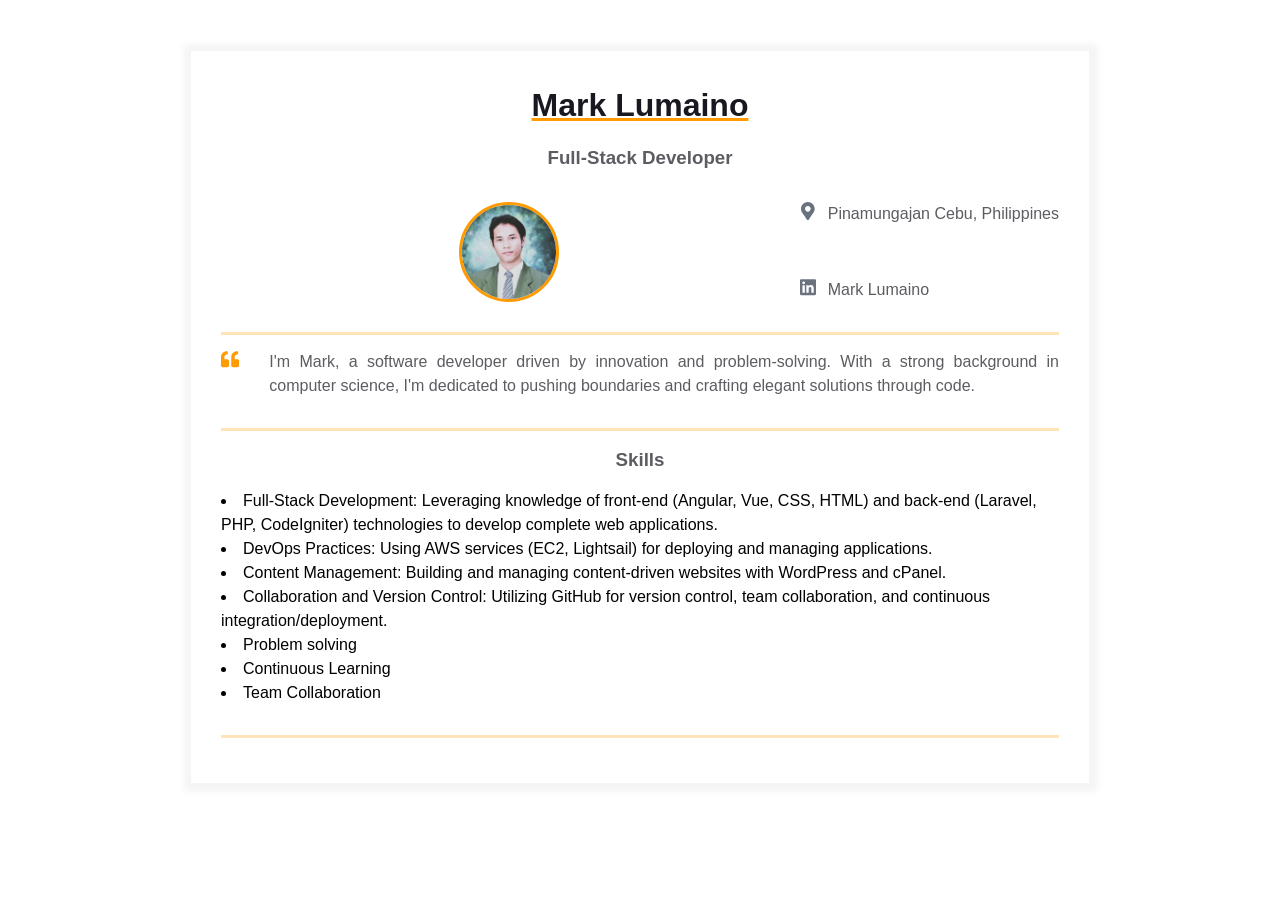
==== index.html @ a3180d60 "Adding the skills block" ====
<!DOCTYPE html>
<html>
  <head>
    <meta charset="UTF-8" />
    <title>Résumé</title>
    <link rel="stylesheet" href="styles.css" />
    <meta name="viewport" content="width=device-width, initial-scale=1.0">
  </head>
  <body>
    <main>
        <div class="resume">
          <div class="container">
            <div class="resume__block">
              <h1 class="contact-info__header">Mark Lumaino</h1>
              <h3 class="contact-info__sub-header">Full-Stack Developer</h3>
      
              <div class="contact_info_container fh">
                <div class="contact-info__block"></div>
      
                <div class="contact-info__block contact-info__block--center">
                  <img class="contact-info__avatar" src="assets/avatar.jpeg" alt="Avatar" />
                </div>
      
                <div class="contact-info__block">
                    <a href="" rel="author" class="contact-info__item">
                        <div class="contact-info__item-icon-wrapper">
                          <svg class="contact-info__item-icon" xmlns="http://www.w3.org/2000/svg" viewBox="0 0 384 512">
                            <path
                              d="M172.268 501.67C26.97 291.031 0 269.413 0 192 0 85.961 85.961 0
                              192 0s192 85.961 192 192c0 77.413-26.97 99.031-172.268 309.67-9.535
                              13.774-29.93 13.773-39.464 0zM192 272c44.183 0 80-35.817
                              80-80s-35.817-80-80-80-80 35.817-80 80 35.817 80 80 80z"
                            ></path>
                          </svg>
                        </div>
                        <span>Pinamungajan Cebu, Philippines</span>
                    </a>
                    <a href="www.linkedin.com/in/mark-lumaino-ba505a235" rel="author" class="contact-info__item">
                        <div class="contact-info__item-icon-wrapper">
                          <svg class="contact-info__item-icon" xmlns="http://www.w3.org/2000/svg" viewBox="0 0 448 512">
                            <path
                              d="M416 32H31.9C14.3 32 0 46.5 0 64.3v383.4C0 465.5 14.3 480 31.9
                              480H416c17.6 0 32-14.5 32-32.3V64.3c0-17.8-14.4-32.3-32-32.3zM135.4
                              416H69V202.2h66.5V416zm-33.2-243c-21.3 0-38.5-17.3-38.5-38.5S80.9
                              96 102.2 96c21.2 0 38.5 17.3 38.5 38.5 0 21.3-17.2 38.5-38.5
                              38.5zm282.1 243h-66.4V312c0-24.8-.5-56.7-34.5-56.7-34.6 0-39.9
                              27-39.9 54.9V416h-66.4V202.2h63.7v29.2h.9c8.9-16.8 30.6-34.5
                              62.9-34.5 67.2 0 79.7 44.3 79.7 101.9V416z"
                            ></path>
                          </svg>
                        </div>
                        <span>Mark Lumaino</span>
                      </a>
                </div>
              </div>
            </div>
          </div>
          <div class="container">
            <div class="resume__block">
              <div class="intro">
                <div class="intro__icon-wrapper">
                  <svg class="intro__icon" xmlns="http://www.w3.org/2000/svg" viewBox="0 0 512 512">
                    <path
                      d="M464 256h-80v-64c0-35.3 28.7-64 64-64h8c13.3 0 24-10.7
                      24-24V56c0-13.3-10.7-24-24-24h-8c-88.4 0-160 71.6-160 160v240c0
                      26.5 21.5 48 48 48h128c26.5 0 48-21.5
                      48-48V304c0-26.5-21.5-48-48-48zm-288 0H96v-64c0-35.3 28.7-64
                      64-64h8c13.3 0 24-10.7 24-24V56c0-13.3-10.7-24-24-24h-8C71.6 32 0
                      103.6 0 192v240c0 26.5 21.5 48 48 48h128c26.5 0
                      48-21.5 48-48V304c0-26.5-21.5-48-48-48z"
                    ></path>
                  </svg>
                </div>
                <p class="intro_text">I'm Mark, a software developer driven by innovation and
                  problem-solving. With a strong background in computer science,
                  I'm dedicated to pushing boundaries and crafting elegant
                  solutions through code.</p>
              </div>
            </div>
          </div>
          <div class="container">
            <div class="resume__block">
              <div class="skills">
                <h3 class="skills__header">Skills</h3>
                <p class="skills__text">
                    <li>Full-Stack Development: Leveraging knowledge of front-end (Angular, Vue, CSS, HTML) and back-end (Laravel, PHP, CodeIgniter) technologies to develop complete web applications.</li>
                    <li>DevOps Practices: Using AWS services (EC2, Lightsail) for deploying and managing applications.</li>
                    <li>Content Management: Building and managing content-driven websites with WordPress and cPanel.</li>
                    <li>Collaboration and Version Control: Utilizing GitHub for version control, team collaboration, and continuous integration/deployment.</li>
                    <li>Problem solving</li>
                    <li>Continuous Learning</li>
                    <li>Team Collaboration</li>
                </p>
              </div>
            </div>
          </div>
        </div>
      </main>
  </body>
</html>
---- styles.css ----
/* General styles */

* {
  margin: 0;
  padding: 0;
  box-sizing: border-box;
}

body {
  font-family: Arial, Helvetica, sans-serif;
  line-height: 1.5;

  --primary-text-color: #181820;
  --secondary-text-color: #5c5c62;
  --durability-text-color: #6a737d9c;
  --icon-color: #6a737d;
  --border-color: #ff9a0045;
  --text-decoration-color: #ff9a00;
}

.container {
  margin: 0 auto;
  padding: 0 30px;
  max-width: 900px;
}

.fh {
  display: flex;
  flex-direction: row;
  justify-content: space-between;
}

.fv {
  display: flex;
  flex-direction: column;
  justify-content: space-between;
}

.resume {
  margin: 50px auto;
  border: 1px solid #f5f5f5;
  box-shadow: 1px 1px 7px 7px #f5f5f5;
  padding: 30px 0;
  max-width: 900px;
}

.resume__block {
  border-bottom: 3px solid var(--border-color);
  padding-bottom: 30px;
  margin-bottom: 15px;
}

@media screen and (max-width: 576px) {
  .main-info,
  .contact_info_container {
    flex-direction: column;
  }

  .contact_info_container {
    align-items: center;
  }

  .contact-info__block:not(:last-child) {
    margin-bottom: 20px;
  }

  .experiences {
    margin-right: 0;
  }
}

/* Contact info styles */

.contact-info__header,
.contact-info__sub-header {
  text-align: center;
}

.contact-info__header {
  color: var(--primary-text-color);
  margin-bottom: 15px;
  text-decoration-color: var(--text-decoration-color);
  text-decoration-line: underline;
}

.contact-info__sub-header {
  color: var(--secondary-text-color);
  margin-bottom: 30px;
}

.contact-info__block {
  display: flex;
  flex-direction: column;
  justify-content: space-between;
}

.contact-info__block--center {
  justify-content: center;
}

.contact-info__item {
  color: var(--secondary-text-color);
  text-decoration: none;
  display: flex;
  justify-content: start;
}

.contact-info__item:not(:last-child) {
  margin-bottom: 20px;
}

.contact-info__item-icon-wrapper {
  margin-right: 10px;
  width: 20px;
  display: flex;
  justify-content: center;
}

.contact-info__item-icon path {
  fill: var(--icon-color);
}

.contact-info__item-icon {
  height: 1.1428rem;
  vertical-align: text-bottom;
}

.contact-info__avatar {
  border-radius: 50%;
  width: 100px;
  height: 100px;
  object-fit: cover;
  border: 3px solid;
  border-color: var(--text-decoration-color);
}

/* Intro and skills styles */

.intro {
  display: flex;
  justify-content: start;
}

.intro__icon-wrapper {
  margin-right: 30px;
  width: 30px;
  display: flex;
  justify-content: center;
}

.intro__icon {
  height: 1.1428rem;
  vertical-align: text-bottom;
}

.intro__icon path {
  fill: var(--text-decoration-color);
}

.intro_text {
  color: var(--secondary-text-color);
  text-align: justify;
}

.skills__header {
  color: var(--secondary-text-color);
  text-align: center;
  margin-bottom: 15px;
}

.skills__text {
  color: var(--secondary-text-color);
  text-align: justify;
}

/* Experience and additional info styles */

.experiences {
  flex: 1 1 60%;
  margin-right: 50px;
}

.experiences__header {
  color: var(--secondary-text-color);
  text-align: left;
  margin-bottom: 20px;
}

.experiences__company-header-durability {
  color: var(--durability-text-color);
  text-align: left;
  margin-bottom: 10px;
  font-size: 15px;
}

.experiences__company-header-name {
  color: var(--primary-text-color);
  text-decoration-color: var(--text-decoration-color);
  text-decoration-line: underline;
  text-align: left;
  margin-bottom: 20px;
}

.experiences__company-project {
  margin-left: 15px;
  margin-bottom: 25px;
}

.experiences__company-project-role {
  color: var(--durability-text-color);
  text-align: left;
  margin-bottom: 10px;
  font-size: 15px;
}

.experiences__company-project-name {
  color: var(--primary-text-color);
  text-align: left;
  margin-bottom: 10px;
}

.experiences__company-project-responsibilities {
  color: var(--secondary-text-color);
  padding-left: 20px;
}

.additional-info {
  flex: 1 1 40%;
}

.additional-info__education {
  margin-bottom: 20px;
}

.additional-info__education-header {
  color: var(--secondary-text-color);
  text-align: left;
  margin-bottom: 20px;
}

.additional-info__education-university-durability {
  color: var(--durability-text-color);
  text-align: left;
  margin-bottom: 10px;
  font-size: 15px;
}

.additional-info__education-university-speciality {
  color: var(--primary-text-color);
  text-align: left;
  margin-bottom: 10px;
}

.additional-info__education-university-name {
  color: var(--secondary-text-color);
}

.additional-info__languages {
  margin-bottom: 20px;
}

.additional-info__languages-header {
  color: var(--secondary-text-color);
  text-align: left;
  margin-bottom: 20px;
}

.additional-info__languages-item {
  color: var(--secondary-text-color);
}
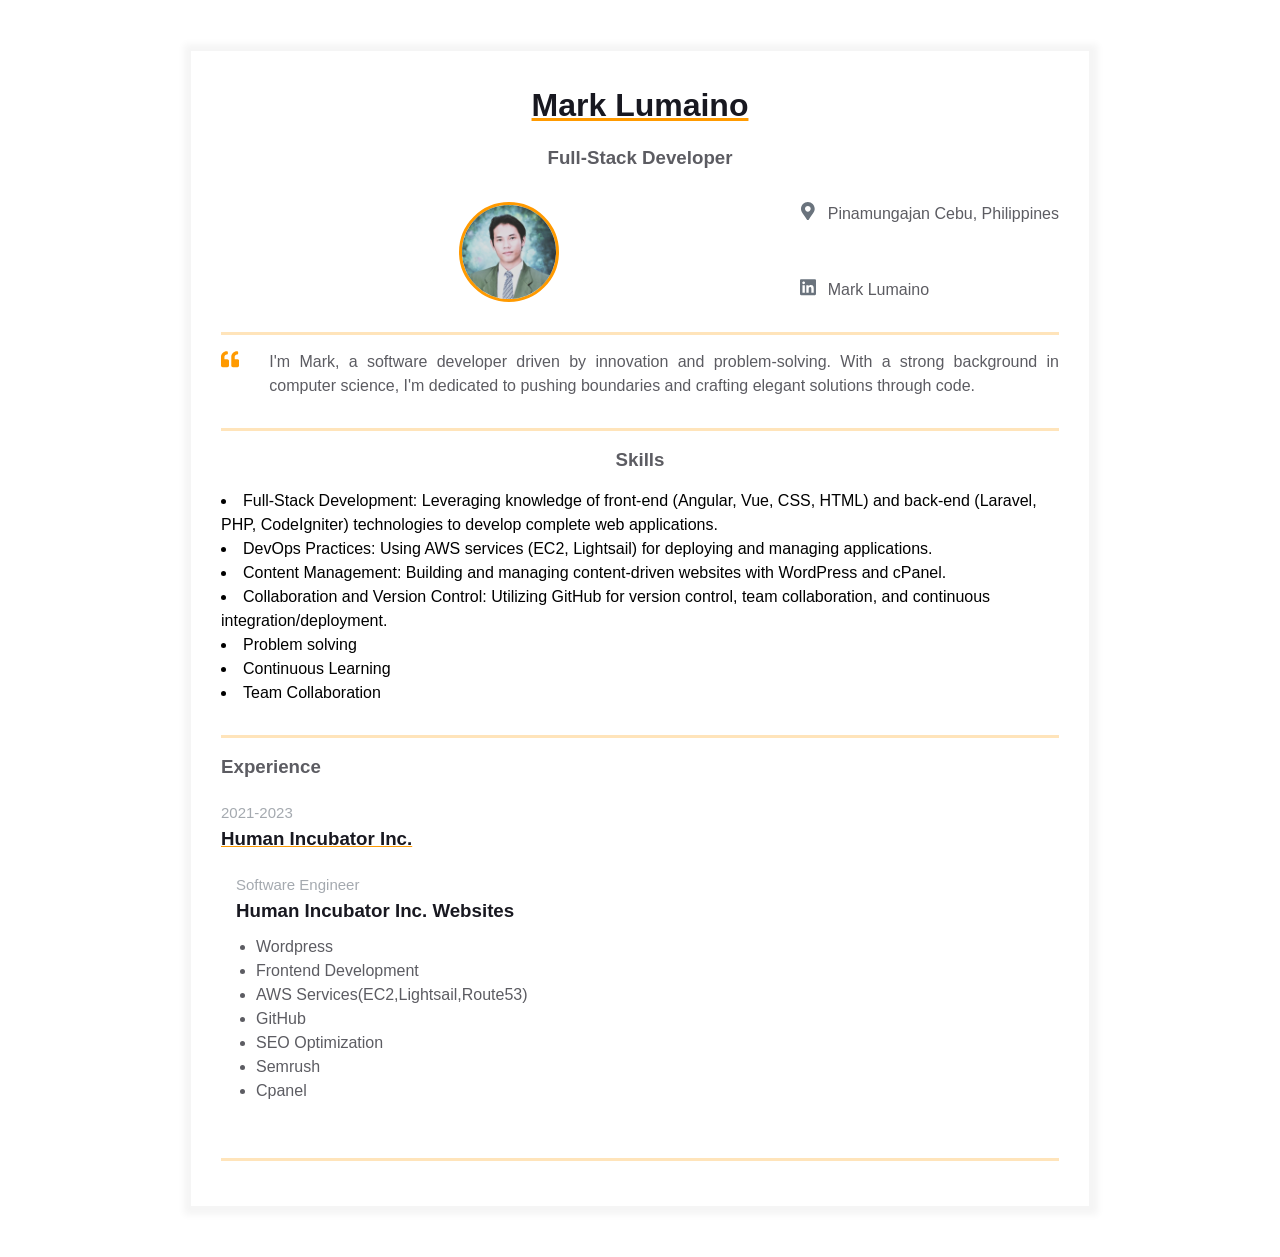
==== commit 4576b93a: "Adding experiences block" ====
--- a/index.html
+++ b/index.html
@@ -94,6 +94,38 @@
               </div>
             </div>
           </div>
+          <div class="container">
+            <div class="resume__block">
+              <div class="main-info fh">
+                <div class="experiences">
+                    <h3 class="experiences__header">Experience</h3>
+                        <div class="experiences__company">
+                        <div class="experiences__company-header">
+                            <span class="experiences__company-header-durability">2021-2023</span>
+                            <h3 class="experiences__company-header-name">Human Incubator Inc.</h3>
+                        </div>
+
+                        <div class="experiences__company-project">
+                            <span class="experiences__company-project-role">Software Engineer</span>
+                            <h3 class="experiences__company-project-name">Human Incubator Inc. Websites</h3>
+                            <ul class="experiences__company-project-responsibilities">
+                            <li>Wordpress</li>
+                            <li>Frontend Development</li>
+                            <li>AWS Services(EC2,Lightsail,Route53)</li>
+                            <li>GitHub</li>
+                            <li>SEO Optimization</li>
+                            <li>Semrush</li>
+                            <li>Cpanel</li>
+                            </ul>
+                        </div>
+                        </div>
+                </div>
+                
+                <div class="additional-info fv"></div>
+              </div>
+            </div>
+          </div>
+          
         </div>
       </main>
   </body>
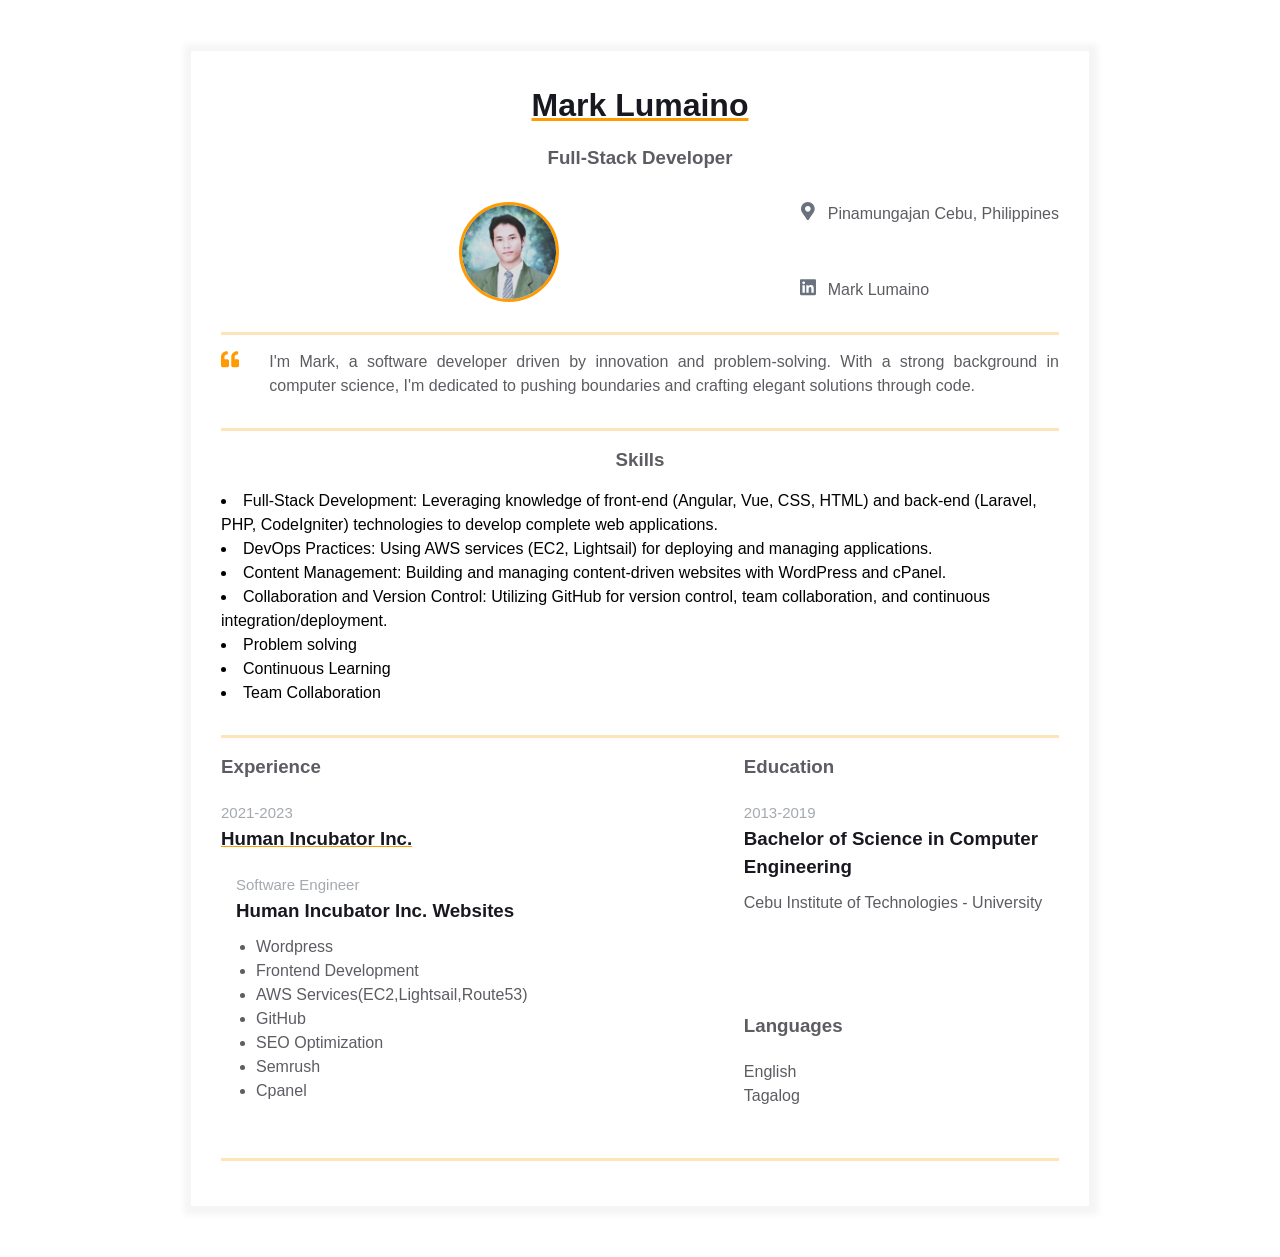
==== commit 6518c435: "Adding the Additional info" ====
--- a/index.html
+++ b/index.html
@@ -121,7 +121,22 @@
                         </div>
                 </div>
                 
-                <div class="additional-info fv"></div>
+                <div class="additional-info fv">
+                    <div class="additional-info__education">
+                      <h3 class="additional-info__education-header">Education</h3>
+                      <div class="additional-info__education-university">
+                        <span class="additional-info__education-university-durability"> 2013-2019 </span>
+                        <h3 class="additional-info__education-university-speciality">Bachelor of Science in Computer Engineering</h3>
+                        <p class="additional-info__education-university-name">Cebu Institute of Technologies - University</p>
+                      </div>
+                    </div>
+                  
+                    <div class="additional-info__languages">
+                      <h3 class="additional-info__languages-header">Languages</h3>
+                      <p class="additional-info__languages-item">English</p>
+                      <p class="additional-info__languages-item">Tagalog</p>
+                    </div>
+                  </div>
               </div>
             </div>
           </div>
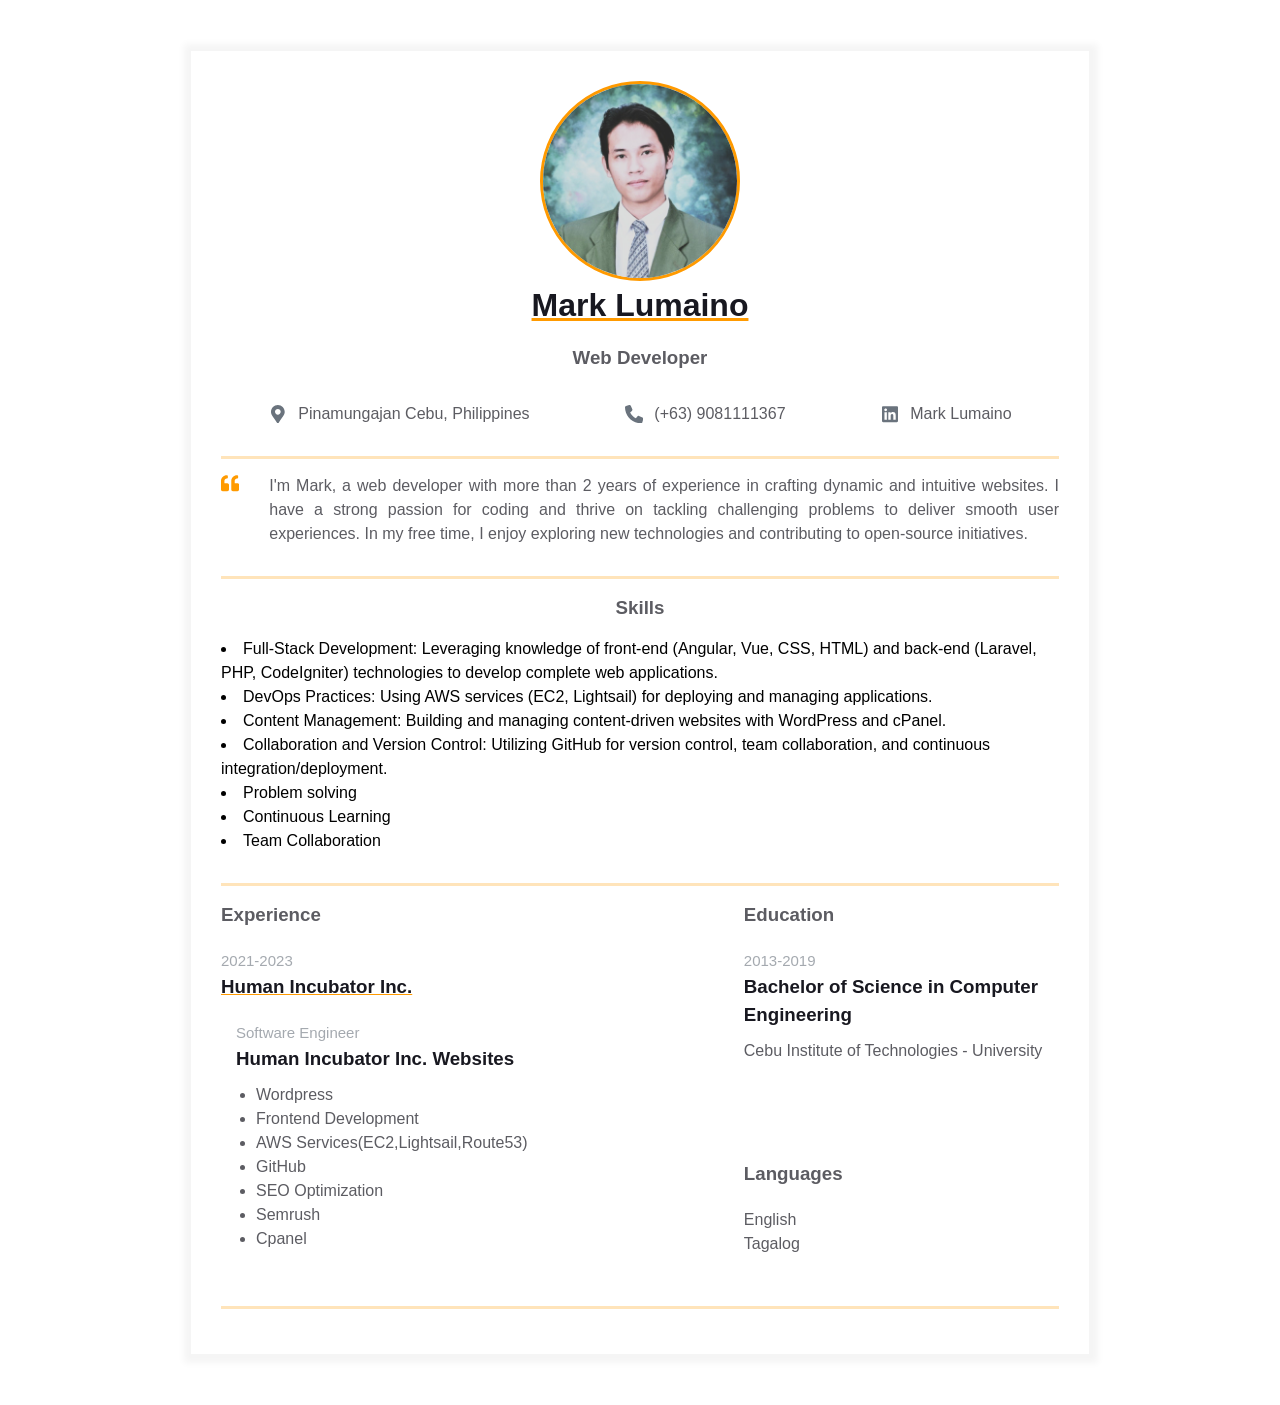
==== commit c562b1ec: "Adding styles and display arrangements in resume__block class" ====
--- a/index.html
+++ b/index.html
@@ -11,16 +11,15 @@
         <div class="resume">
           <div class="container">
             <div class="resume__block">
-              <h1 class="contact-info__header">Mark Lumaino</h1>
-              <h3 class="contact-info__sub-header">Full-Stack Developer</h3>
-      
-              <div class="contact_info_container fh">
-                <div class="contact-info__block"></div>
-      
                 <div class="contact-info__block contact-info__block--center">
                   <img class="contact-info__avatar" src="assets/avatar.jpeg" alt="Avatar" />
                 </div>
-      
+
+              <div class="contact_info_container fh">
+                <div class="contact-header">
+                    <h1 class="contact-info__header">Mark Lumaino</h1>
+                    <h3 class="contact-info__sub-header">Web Developer</h3>
+                </div>
                 <div class="contact-info__block">
                     <a href="" rel="author" class="contact-info__item">
                         <div class="contact-info__item-icon-wrapper">
@@ -35,7 +34,17 @@
                         </div>
                         <span>Pinamungajan Cebu, Philippines</span>
                     </a>
-                    <a href="www.linkedin.com/in/mark-lumaino-ba505a235" rel="author" class="contact-info__item">
+                    <a href="" rel="author" class="contact-info__item">
+                        <div class="contact-info__item-icon-wrapper">
+                            <svg class="contact-info__item-icon" xmlns="http://www.w3.org/2000/svg" viewBox="0 0 512 512">
+                                <path d="M164.9 24.6c-7.7-18.6-28-28.5-47.4-23.2l-88 24C12.1 30.2 0 46 0 64C0 311.4 200.6 
+                                512 448 512c18 0 33.8-12.1 38.6-29.5l24-88c5.3-19.4-4.6-39.7-23.2-47.4l-96-40c-16.3-6.8-35.2-2.1-46.3 
+                                11.6L304.7 368C234.3 334.7 177.3 277.7 144 207.3L193.3 167c13.7-11.2 18.4-30 11.6-46.3l-40-96z"/>
+                            </svg>
+                        </div>
+                        <span>(+63) 9081111367</span>
+                    </a>
+                    <a href="www.linkedin.com/in/mark-lumaino-ba505a235" rel="author" class="contact-info__item" target="_blank">
                         <div class="contact-info__item-icon-wrapper">
                           <svg class="contact-info__item-icon" xmlns="http://www.w3.org/2000/svg" viewBox="0 0 448 512">
                             <path
@@ -51,6 +60,9 @@
                         </div>
                         <span>Mark Lumaino</span>
                       </a>
+                </div>
+      
+                <div class="contact-info__block">
                 </div>
               </div>
             </div>
@@ -71,10 +83,7 @@
                     ></path>
                   </svg>
                 </div>
-                <p class="intro_text">I'm Mark, a software developer driven by innovation and
-                  problem-solving. With a strong background in computer science,
-                  I'm dedicated to pushing boundaries and crafting elegant
-                  solutions through code.</p>
+                <p class="intro_text">I'm Mark, a web developer with more than 2 years of experience in crafting dynamic and intuitive websites. I have a strong passion for coding and thrive on tackling challenging problems to deliver smooth user experiences. In my free time, I enjoy exploring new technologies and contributing to open-source initiatives.</p>
               </div>
             </div>
           </div>
--- a/styles.css
+++ b/styles.css
@@ -90,8 +90,11 @@
 
 .contact-info__block {
   display: flex;
-  flex-direction: column;
-  justify-content: space-between;
+  justify-content: space-around;
+}
+
+.contact_info_container {
+    flex-direction: column;
 }
 
 .contact-info__block--center {
@@ -103,10 +106,7 @@
   text-decoration: none;
   display: flex;
   justify-content: start;
-}
-
-.contact-info__item:not(:last-child) {
-  margin-bottom: 20px;
+  align-items: center;
 }
 
 .contact-info__item-icon-wrapper {
@@ -127,8 +127,8 @@
 
 .contact-info__avatar {
   border-radius: 50%;
-  width: 100px;
-  height: 100px;
+  width: 200px;
+  height: 200px;
   object-fit: cover;
   border: 3px solid;
   border-color: var(--text-decoration-color);
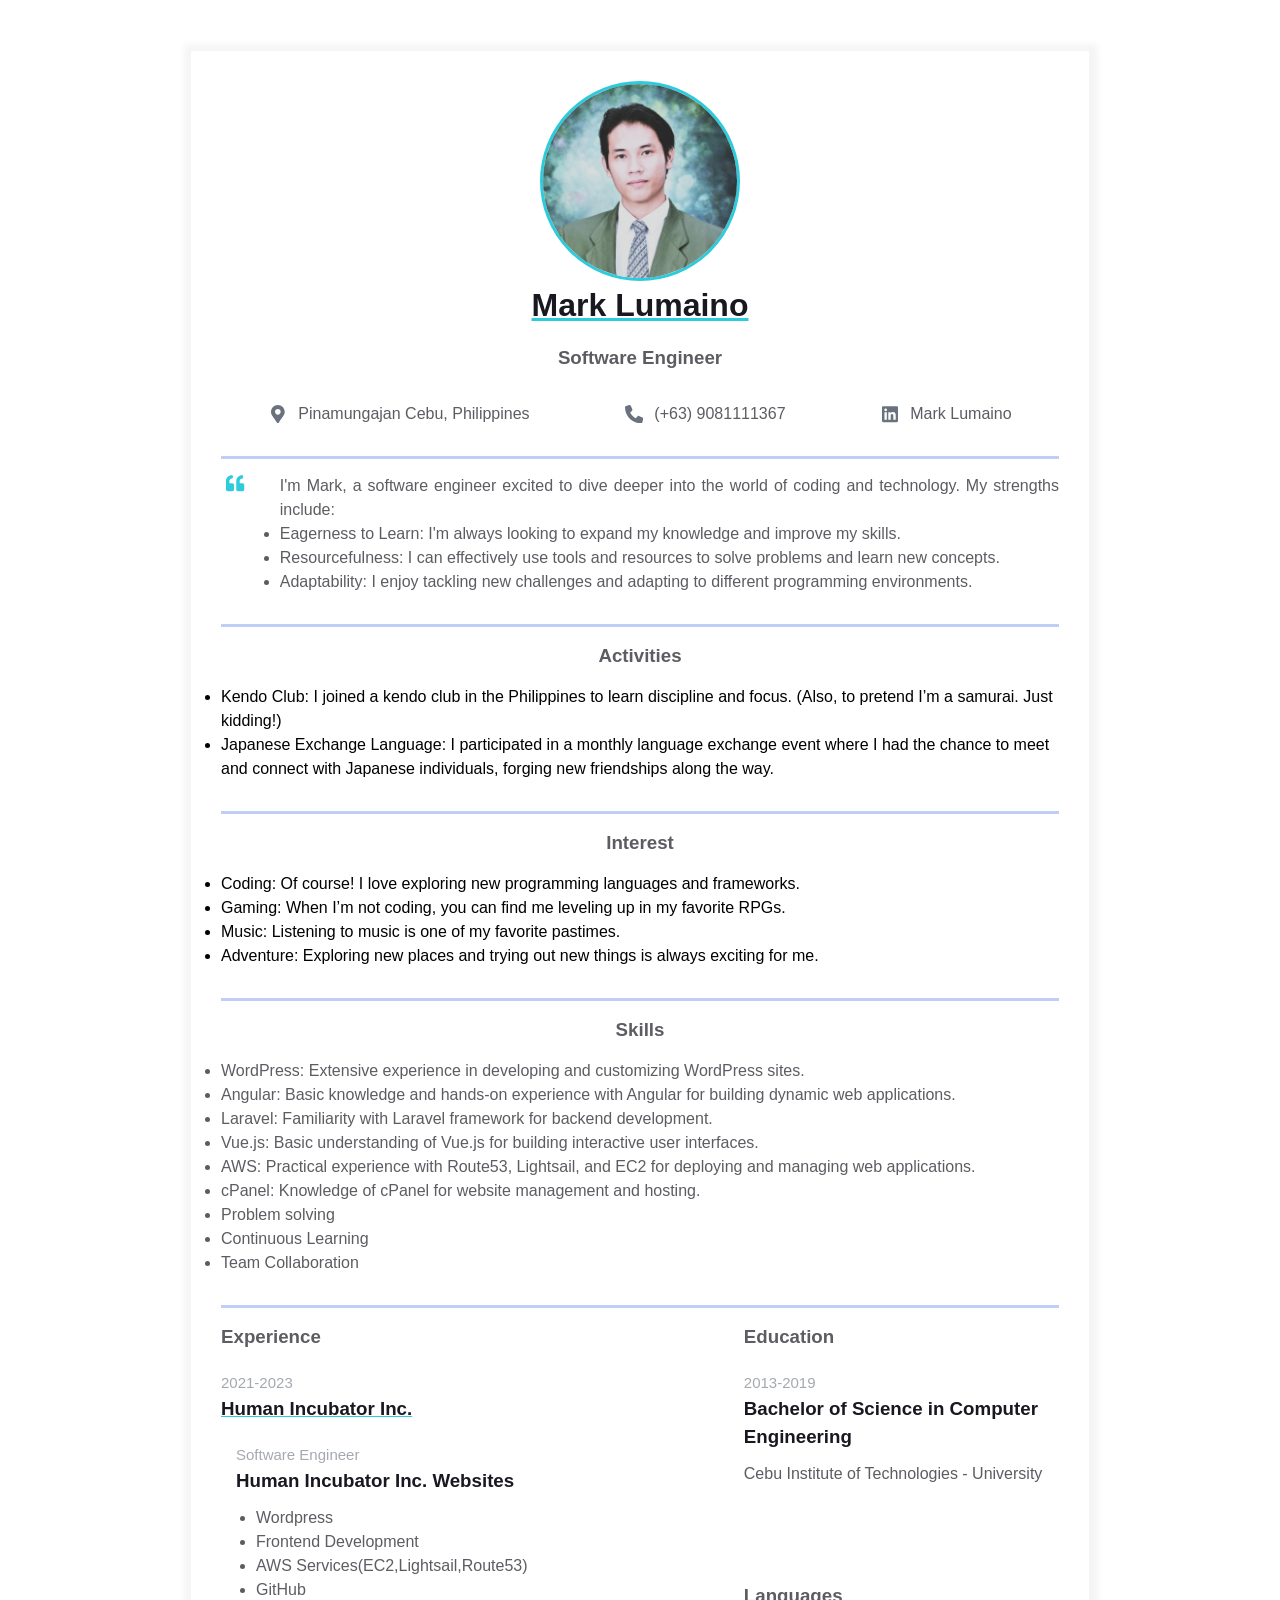
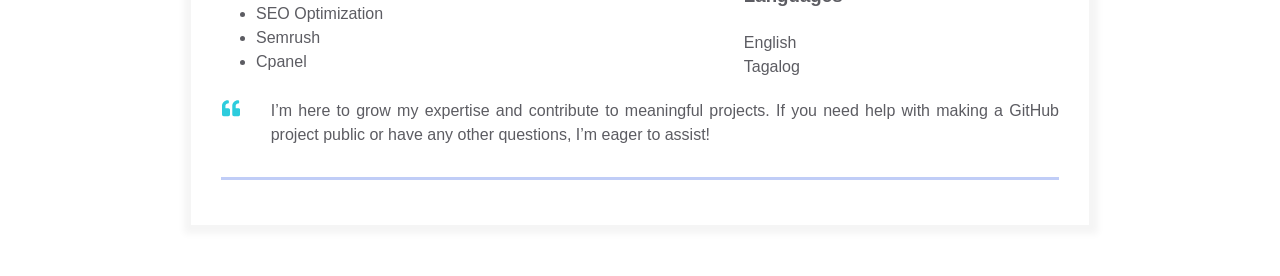
==== commit b86de360: "Update content and styles" ====
--- a/index.html
+++ b/index.html
@@ -18,7 +18,7 @@
               <div class="contact_info_container fh">
                 <div class="contact-header">
                     <h1 class="contact-info__header">Mark Lumaino</h1>
-                    <h3 class="contact-info__sub-header">Web Developer</h3>
+                    <h3 class="contact-info__sub-header">Software Engineer</h3>
                 </div>
                 <div class="contact-info__block">
                     <a href="" rel="author" class="contact-info__item">
@@ -61,9 +61,6 @@
                         <span>Mark Lumaino</span>
                       </a>
                 </div>
-      
-                <div class="contact-info__block">
-                </div>
               </div>
             </div>
           </div>
@@ -83,23 +80,62 @@
                     ></path>
                   </svg>
                 </div>
-                <p class="intro_text">I'm Mark, a web developer with more than 2 years of experience in crafting dynamic and intuitive websites. I have a strong passion for coding and thrive on tackling challenging problems to deliver smooth user experiences. In my free time, I enjoy exploring new technologies and contributing to open-source initiatives.</p>
-              </div>
+                <div class="intro_text">
+                    <p>I'm Mark, a software engineer excited to dive deeper into the world of coding and technology. My strengths include:</p>
+                    <ul>
+                        <li>Eagerness to Learn: I'm always looking to expand my knowledge and improve my skills.</li>
+                        <li>Resourcefulness: I can effectively use tools and resources to solve problems and learn new concepts.</li>
+                        <li>Adaptability: I enjoy tackling new challenges and adapting to different programming environments.</li>
+                    </ul>
+                </div>
+              </div>
+            </div>
+          </div>
+          <div class="container">
+            <div class="resume__block">
+                <div class="activities">
+                    <h3 class="activities__header">Activities</h3>
+                    <div class="activities__text">
+                        <ul>
+                            <li>Kendo Club: I joined a kendo club in the Philippines to learn discipline and focus. (Also, to pretend I’m a samurai. Just kidding!)</li>
+                            <li>Japanese Exchange Language: I participated in a monthly language exchange event where I had the chance to meet and connect with Japanese individuals, forging new friendships along the way.</li>
+                        </ul>
+                    </div>
+                </div>
+            </div>
+          </div>
+          <div class="container">
+            <div class="resume__block">
+                <div class="interest">
+                    <h3 class="interest__header">Interest</h3>
+                    <div class="interest__text">
+                        <ul>
+                            <li>Coding: Of course! I love exploring new programming languages and frameworks.</li>
+                            <li>Gaming: When I’m not coding, you can find me leveling up in my favorite RPGs.</li>
+                            <li>Music: Listening to music is one of my favorite pastimes.</li>
+                            <li>Adventure: Exploring new places and trying out new things is always exciting for me.</li>
+                        </ul>
+                    </div>
+                </div>
             </div>
           </div>
           <div class="container">
             <div class="resume__block">
               <div class="skills">
                 <h3 class="skills__header">Skills</h3>
-                <p class="skills__text">
-                    <li>Full-Stack Development: Leveraging knowledge of front-end (Angular, Vue, CSS, HTML) and back-end (Laravel, PHP, CodeIgniter) technologies to develop complete web applications.</li>
-                    <li>DevOps Practices: Using AWS services (EC2, Lightsail) for deploying and managing applications.</li>
-                    <li>Content Management: Building and managing content-driven websites with WordPress and cPanel.</li>
-                    <li>Collaboration and Version Control: Utilizing GitHub for version control, team collaboration, and continuous integration/deployment.</li>
-                    <li>Problem solving</li>
-                    <li>Continuous Learning</li>
-                    <li>Team Collaboration</li>
-                </p>
+                <div class="skills__text">
+                    <ul>
+                        <li>WordPress: Extensive experience in developing and customizing WordPress sites.</li>
+                        <li>Angular: Basic knowledge and hands-on experience with Angular for building dynamic web applications.</li>
+                        <li>Laravel: Familiarity with Laravel framework for backend development.</li>
+                        <li>Vue.js: Basic understanding of Vue.js for building interactive user interfaces.</li>
+                        <li>AWS: Practical experience with Route53, Lightsail, and EC2 for deploying and managing web applications.</li>
+                        <li>cPanel: Knowledge of cPanel for website management and hosting.</li>
+                        <li>Problem solving</li>
+                        <li>Continuous Learning</li>
+                        <li>Team Collaboration</li>
+                    </ul>
+                </div>
               </div>
             </div>
           </div>
@@ -147,6 +183,24 @@
                     </div>
                   </div>
               </div>
+              <div class="intro">
+                <div class="intro__icon-wrapper">
+                  <svg class="intro__icon" xmlns="http://www.w3.org/2000/svg" viewBox="0 0 512 512">
+                    <path
+                      d="M464 256h-80v-64c0-35.3 28.7-64 64-64h8c13.3 0 24-10.7
+                      24-24V56c0-13.3-10.7-24-24-24h-8c-88.4 0-160 71.6-160 160v240c0
+                      26.5 21.5 48 48 48h128c26.5 0 48-21.5
+                      48-48V304c0-26.5-21.5-48-48-48zm-288 0H96v-64c0-35.3 28.7-64
+                      64-64h8c13.3 0 24-10.7 24-24V56c0-13.3-10.7-24-24-24h-8C71.6 32 0
+                      103.6 0 192v240c0 26.5 21.5 48 48 48h128c26.5 0
+                      48-21.5 48-48V304c0-26.5-21.5-48-48-48z"
+                    ></path>
+                  </svg>
+                </div>
+                <p class="intro_text">
+                    I’m here to grow my expertise and contribute to meaningful projects. If you need help with making a GitHub project public or have any other questions, I’m eager to assist!
+                </p>
+              </div>
             </div>
           </div>
           
--- a/styles.css
+++ b/styles.css
@@ -14,8 +14,8 @@
   --secondary-text-color: #5c5c62;
   --durability-text-color: #6a737d9c;
   --icon-color: #6a737d;
-  --border-color: #ff9a0045;
-  --text-decoration-color: #ff9a00;
+  --border-color: #1649e245;
+  --text-decoration-color: #2dccdd;
 }
 
 .container {
@@ -162,7 +162,7 @@
   text-align: justify;
 }
 
-.skills__header {
+.skills__header, .activities__header, .interest__header {
   color: var(--secondary-text-color);
   text-align: center;
   margin-bottom: 15px;
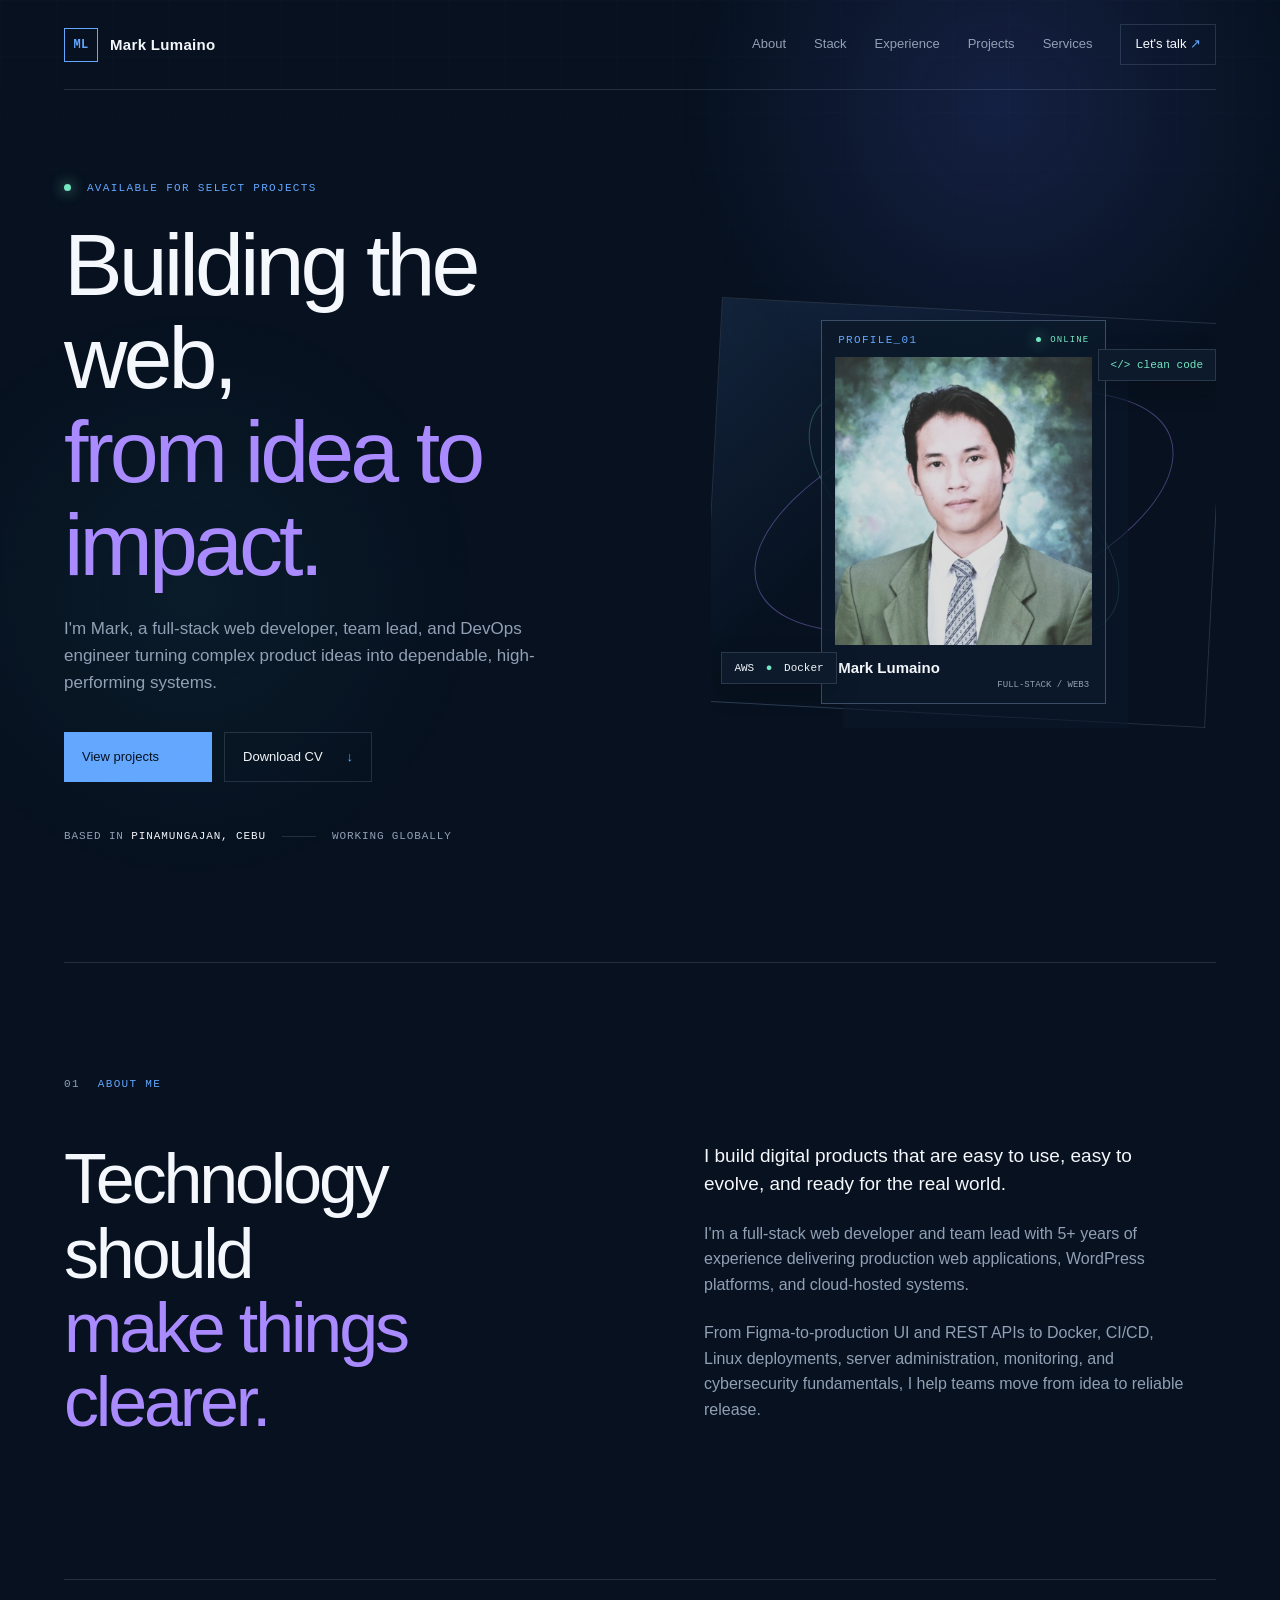
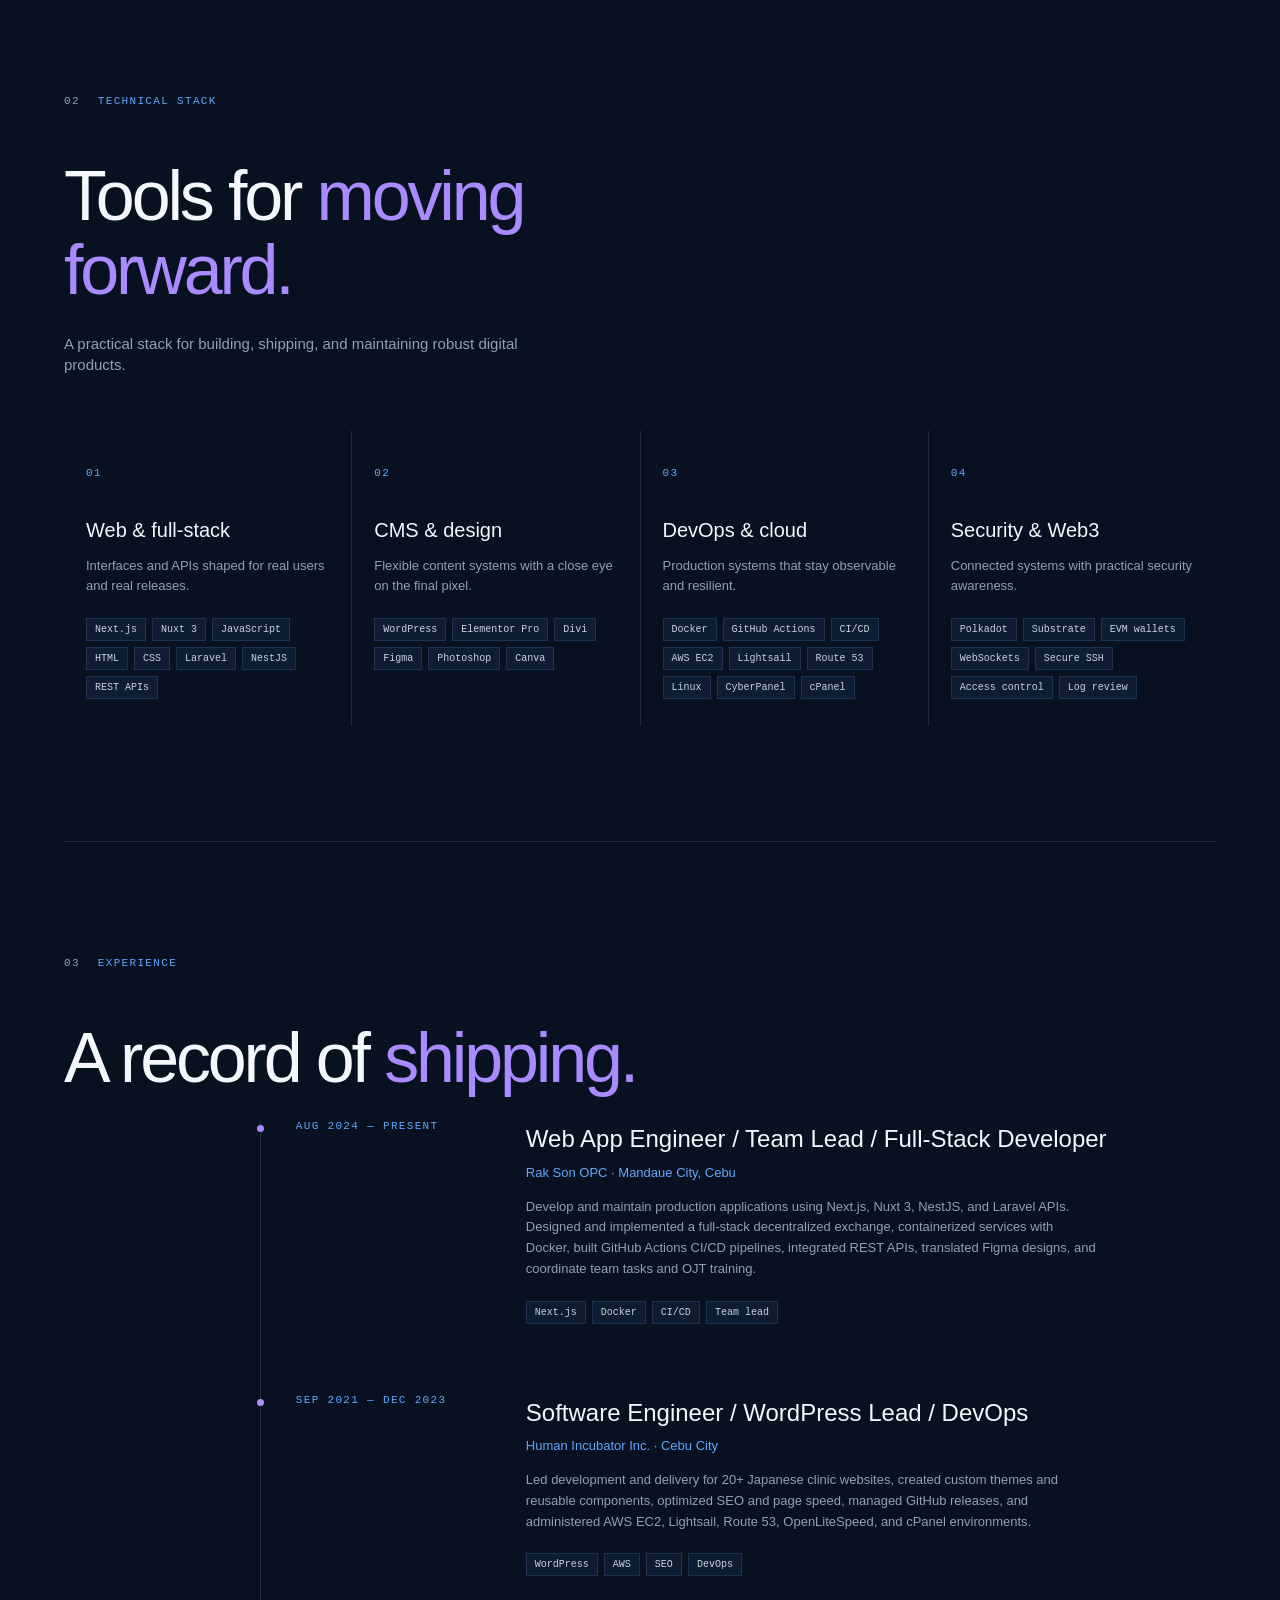
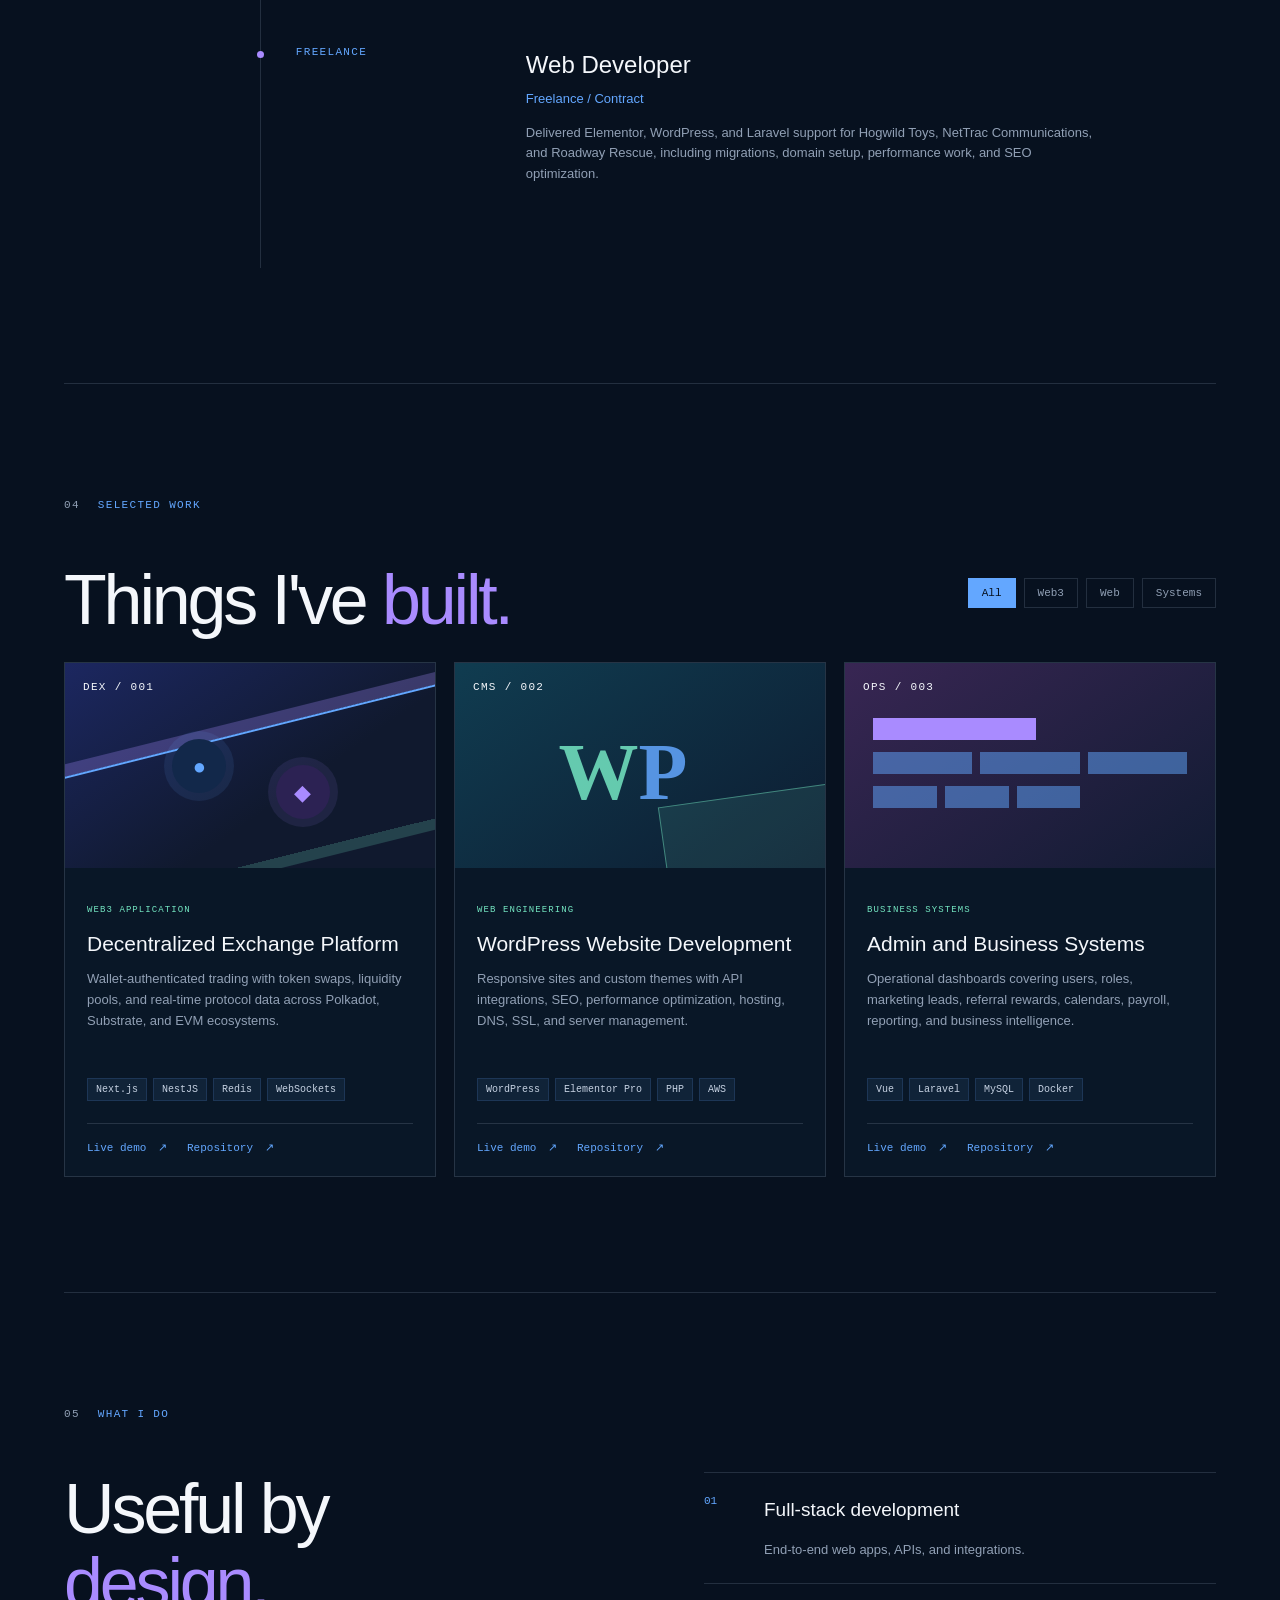
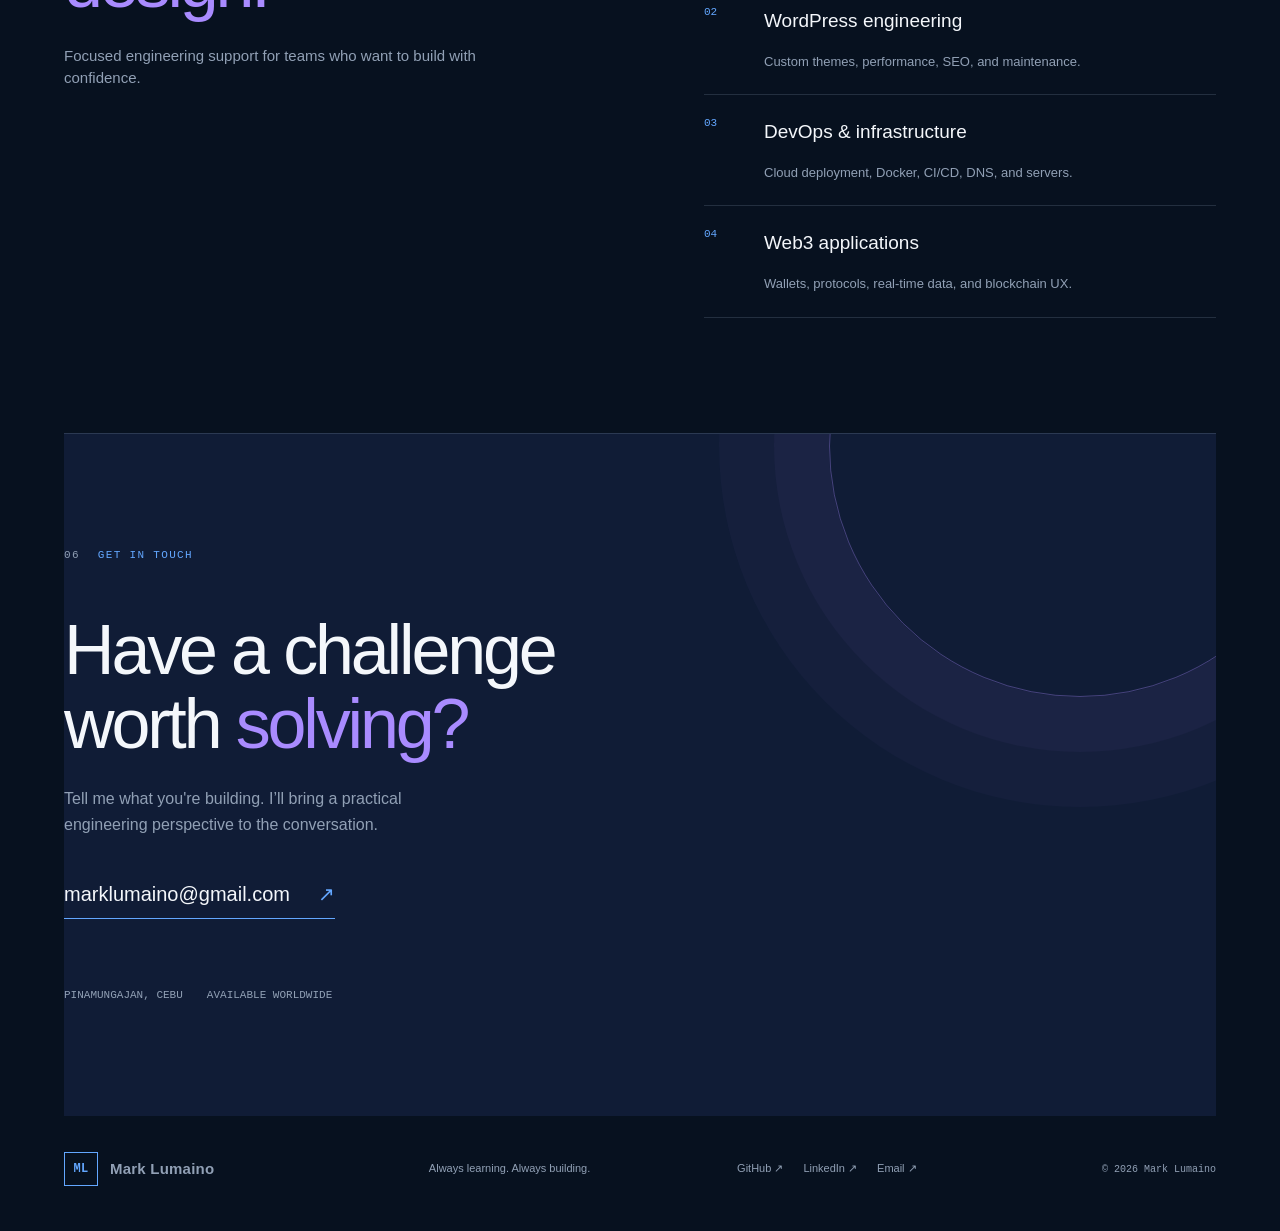
==== commit 1049fcfd: "update" ====
--- a/index.html
+++ b/index.html
@@ -1,210 +1,33 @@
-<!DOCTYPE html>
-<html>
-  <head>
-    <meta charset="UTF-8" />
-    <title>Résumé</title>
-    <link rel="stylesheet" href="styles.css" />
-    <meta name="viewport" content="width=device-width, initial-scale=1.0">
-  </head>
-  <body>
-    <main>
-        <div class="resume">
-          <div class="container">
-            <div class="resume__block">
-                <div class="contact-info__block contact-info__block--center">
-                  <img class="contact-info__avatar" src="assets/avatar.jpeg" alt="Avatar" />
-                </div>
-
-              <div class="contact_info_container fh">
-                <div class="contact-header">
-                    <h1 class="contact-info__header">Mark Lumaino</h1>
-                    <h3 class="contact-info__sub-header">Software Engineer</h3>
-                </div>
-                <div class="contact-info__block">
-                    <a href="" rel="author" class="contact-info__item">
-                        <div class="contact-info__item-icon-wrapper">
-                          <svg class="contact-info__item-icon" xmlns="http://www.w3.org/2000/svg" viewBox="0 0 384 512">
-                            <path
-                              d="M172.268 501.67C26.97 291.031 0 269.413 0 192 0 85.961 85.961 0
-                              192 0s192 85.961 192 192c0 77.413-26.97 99.031-172.268 309.67-9.535
-                              13.774-29.93 13.773-39.464 0zM192 272c44.183 0 80-35.817
-                              80-80s-35.817-80-80-80-80 35.817-80 80 35.817 80 80 80z"
-                            ></path>
-                          </svg>
-                        </div>
-                        <span>Pinamungajan Cebu, Philippines</span>
-                    </a>
-                    <a href="" rel="author" class="contact-info__item">
-                        <div class="contact-info__item-icon-wrapper">
-                            <svg class="contact-info__item-icon" xmlns="http://www.w3.org/2000/svg" viewBox="0 0 512 512">
-                                <path d="M164.9 24.6c-7.7-18.6-28-28.5-47.4-23.2l-88 24C12.1 30.2 0 46 0 64C0 311.4 200.6 
-                                512 448 512c18 0 33.8-12.1 38.6-29.5l24-88c5.3-19.4-4.6-39.7-23.2-47.4l-96-40c-16.3-6.8-35.2-2.1-46.3 
-                                11.6L304.7 368C234.3 334.7 177.3 277.7 144 207.3L193.3 167c13.7-11.2 18.4-30 11.6-46.3l-40-96z"/>
-                            </svg>
-                        </div>
-                        <span>(+63) 9081111367</span>
-                    </a>
-                    <a href="www.linkedin.com/in/mark-lumaino-ba505a235" rel="author" class="contact-info__item" target="_blank">
-                        <div class="contact-info__item-icon-wrapper">
-                          <svg class="contact-info__item-icon" xmlns="http://www.w3.org/2000/svg" viewBox="0 0 448 512">
-                            <path
-                              d="M416 32H31.9C14.3 32 0 46.5 0 64.3v383.4C0 465.5 14.3 480 31.9
-                              480H416c17.6 0 32-14.5 32-32.3V64.3c0-17.8-14.4-32.3-32-32.3zM135.4
-                              416H69V202.2h66.5V416zm-33.2-243c-21.3 0-38.5-17.3-38.5-38.5S80.9
-                              96 102.2 96c21.2 0 38.5 17.3 38.5 38.5 0 21.3-17.2 38.5-38.5
-                              38.5zm282.1 243h-66.4V312c0-24.8-.5-56.7-34.5-56.7-34.6 0-39.9
-                              27-39.9 54.9V416h-66.4V202.2h63.7v29.2h.9c8.9-16.8 30.6-34.5
-                              62.9-34.5 67.2 0 79.7 44.3 79.7 101.9V416z"
-                            ></path>
-                          </svg>
-                        </div>
-                        <span>Mark Lumaino</span>
-                      </a>
-                </div>
-              </div>
-            </div>
-          </div>
-          <div class="container">
-            <div class="resume__block">
-              <div class="intro">
-                <div class="intro__icon-wrapper">
-                  <svg class="intro__icon" xmlns="http://www.w3.org/2000/svg" viewBox="0 0 512 512">
-                    <path
-                      d="M464 256h-80v-64c0-35.3 28.7-64 64-64h8c13.3 0 24-10.7
-                      24-24V56c0-13.3-10.7-24-24-24h-8c-88.4 0-160 71.6-160 160v240c0
-                      26.5 21.5 48 48 48h128c26.5 0 48-21.5
-                      48-48V304c0-26.5-21.5-48-48-48zm-288 0H96v-64c0-35.3 28.7-64
-                      64-64h8c13.3 0 24-10.7 24-24V56c0-13.3-10.7-24-24-24h-8C71.6 32 0
-                      103.6 0 192v240c0 26.5 21.5 48 48 48h128c26.5 0
-                      48-21.5 48-48V304c0-26.5-21.5-48-48-48z"
-                    ></path>
-                  </svg>
-                </div>
-                <div class="intro_text">
-                    <p>I'm Mark, a software engineer excited to dive deeper into the world of coding and technology. My strengths include:</p>
-                    <ul>
-                        <li>Eagerness to Learn: I'm always looking to expand my knowledge and improve my skills.</li>
-                        <li>Resourcefulness: I can effectively use tools and resources to solve problems and learn new concepts.</li>
-                        <li>Adaptability: I enjoy tackling new challenges and adapting to different programming environments.</li>
-                    </ul>
-                </div>
-              </div>
-            </div>
-          </div>
-          <div class="container">
-            <div class="resume__block">
-                <div class="activities">
-                    <h3 class="activities__header">Activities</h3>
-                    <div class="activities__text">
-                        <ul>
-                            <li>Kendo Club: I joined a kendo club in the Philippines to learn discipline and focus. (Also, to pretend I’m a samurai. Just kidding!)</li>
-                            <li>Japanese Exchange Language: I participated in a monthly language exchange event where I had the chance to meet and connect with Japanese individuals, forging new friendships along the way.</li>
-                        </ul>
-                    </div>
-                </div>
-            </div>
-          </div>
-          <div class="container">
-            <div class="resume__block">
-                <div class="interest">
-                    <h3 class="interest__header">Interest</h3>
-                    <div class="interest__text">
-                        <ul>
-                            <li>Coding: Of course! I love exploring new programming languages and frameworks.</li>
-                            <li>Gaming: When I’m not coding, you can find me leveling up in my favorite RPGs.</li>
-                            <li>Music: Listening to music is one of my favorite pastimes.</li>
-                            <li>Adventure: Exploring new places and trying out new things is always exciting for me.</li>
-                        </ul>
-                    </div>
-                </div>
-            </div>
-          </div>
-          <div class="container">
-            <div class="resume__block">
-              <div class="skills">
-                <h3 class="skills__header">Skills</h3>
-                <div class="skills__text">
-                    <ul>
-                        <li>WordPress: Extensive experience in developing and customizing WordPress sites.</li>
-                        <li>Angular: Basic knowledge and hands-on experience with Angular for building dynamic web applications.</li>
-                        <li>Laravel: Familiarity with Laravel framework for backend development.</li>
-                        <li>Vue.js: Basic understanding of Vue.js for building interactive user interfaces.</li>
-                        <li>AWS: Practical experience with Route53, Lightsail, and EC2 for deploying and managing web applications.</li>
-                        <li>cPanel: Knowledge of cPanel for website management and hosting.</li>
-                        <li>Problem solving</li>
-                        <li>Continuous Learning</li>
-                        <li>Team Collaboration</li>
-                    </ul>
-                </div>
-              </div>
-            </div>
-          </div>
-          <div class="container">
-            <div class="resume__block">
-              <div class="main-info fh">
-                <div class="experiences">
-                    <h3 class="experiences__header">Experience</h3>
-                        <div class="experiences__company">
-                        <div class="experiences__company-header">
-                            <span class="experiences__company-header-durability">2021-2023</span>
-                            <h3 class="experiences__company-header-name">Human Incubator Inc.</h3>
-                        </div>
-
-                        <div class="experiences__company-project">
-                            <span class="experiences__company-project-role">Software Engineer</span>
-                            <h3 class="experiences__company-project-name">Human Incubator Inc. Websites</h3>
-                            <ul class="experiences__company-project-responsibilities">
-                            <li>Wordpress</li>
-                            <li>Frontend Development</li>
-                            <li>AWS Services(EC2,Lightsail,Route53)</li>
-                            <li>GitHub</li>
-                            <li>SEO Optimization</li>
-                            <li>Semrush</li>
-                            <li>Cpanel</li>
-                            </ul>
-                        </div>
-                        </div>
-                </div>
-                
-                <div class="additional-info fv">
-                    <div class="additional-info__education">
-                      <h3 class="additional-info__education-header">Education</h3>
-                      <div class="additional-info__education-university">
-                        <span class="additional-info__education-university-durability"> 2013-2019 </span>
-                        <h3 class="additional-info__education-university-speciality">Bachelor of Science in Computer Engineering</h3>
-                        <p class="additional-info__education-university-name">Cebu Institute of Technologies - University</p>
-                      </div>
-                    </div>
-                  
-                    <div class="additional-info__languages">
-                      <h3 class="additional-info__languages-header">Languages</h3>
-                      <p class="additional-info__languages-item">English</p>
-                      <p class="additional-info__languages-item">Tagalog</p>
-                    </div>
-                  </div>
-              </div>
-              <div class="intro">
-                <div class="intro__icon-wrapper">
-                  <svg class="intro__icon" xmlns="http://www.w3.org/2000/svg" viewBox="0 0 512 512">
-                    <path
-                      d="M464 256h-80v-64c0-35.3 28.7-64 64-64h8c13.3 0 24-10.7
-                      24-24V56c0-13.3-10.7-24-24-24h-8c-88.4 0-160 71.6-160 160v240c0
-                      26.5 21.5 48 48 48h128c26.5 0 48-21.5
-                      48-48V304c0-26.5-21.5-48-48-48zm-288 0H96v-64c0-35.3 28.7-64
-                      64-64h8c13.3 0 24-10.7 24-24V56c0-13.3-10.7-24-24-24h-8C71.6 32 0
-                      103.6 0 192v240c0 26.5 21.5 48 48 48h128c26.5 0
-                      48-21.5 48-48V304c0-26.5-21.5-48-48-48z"
-                    ></path>
-                  </svg>
-                </div>
-                <p class="intro_text">
-                    I’m here to grow my expertise and contribute to meaningful projects. If you need help with making a GitHub project public or have any other questions, I’m eager to assist!
-                </p>
-              </div>
-            </div>
-          </div>
-          
-        </div>
-      </main>
-  </body>
-</html>+<!doctype html>
+<html lang="en">
+<head>
+  <meta charset="utf-8">
+  <meta name="viewport" content="width=device-width, initial-scale=1">
+  <meta name="description" content="Mark Lumaino is a full-stack web developer, team lead, and DevOps engineer based in Cebu, Philippines, building production-ready web systems, cloud infrastructure, and Web3 applications.">
+  <meta name="theme-color" content="#07111f">
+  <meta property="og:title" content="Mark Lumaino | Full-Stack Web Developer">
+  <meta property="og:description" content="Full-stack web development, DevOps, WordPress engineering, and Web3 applications by Mark Lumaino.">
+  <meta property="og:type" content="website">
+  <meta property="og:image" content="assets/avatar.jpeg">
+  <meta property="og:url" content="https://YOUR_USERNAME.github.io/">
+  <title>Mark Lumaino | Full-Stack Web Developer</title>
+  <link rel="icon" href="assets/avatar.jpeg" type="image/jpeg">
+  <link rel="stylesheet" href="css/styles.css">
+  <script src="js/main.js" defer></script>
+</head>
+<body>
+  <div class="site-shell">
+    <header class="site-header"><a class="brand" href="#top" aria-label="Mark Lumaino home"><span>ML</span><strong>Mark Lumaino</strong></a><button class="menu-toggle" type="button" aria-expanded="false" aria-controls="site-nav"><span class="sr-only">Toggle navigation</span><i></i><i></i></button><nav id="site-nav" class="site-nav" aria-label="Primary navigation"><a href="#about">About</a><a href="#skills">Stack</a><a href="#experience">Experience</a><a href="#projects">Projects</a><a href="#services">Services</a><a href="#contact" class="nav-cta">Let's talk <span aria-hidden="true">↗</span></a></nav></header>
+    <main id="top">
+      <section class="hero section-wrap" aria-labelledby="hero-title"><div class="hero-copy reveal"><p class="eyebrow"><span class="status-dot"></span> Available for select projects</p><h1 id="hero-title">Building the web,<br><em>from idea to impact.</em></h1><p class="hero-lede">I'm Mark, a full-stack web developer, team lead, and DevOps engineer turning complex product ideas into dependable, high-performing systems.</p><div class="hero-actions"><a class="button button-primary" href="#projects">View projects <span aria-hidden="true">↘</span></a><a class="button button-ghost" href="assets/Mark_Lumaino_Updated_CV.docx" download>Download CV <span aria-hidden="true">↓</span></a></div><div class="hero-meta"><span>Based in <strong>Pinamungajan, Cebu</strong></span><span class="meta-line"></span><span>Working globally</span></div></div><div class="hero-visual reveal reveal-delay"><div class="visual-grid"></div><div class="orbit orbit-one"></div><div class="orbit orbit-two"></div><div class="profile-card"><div class="profile-top"><span class="mono">PROFILE_01</span><span class="live-label"><i></i> ONLINE</span></div><img src="assets/avatar.jpeg" alt="Portrait of Mark Lumaino"><div class="profile-bottom"><strong>Mark Lumaino</strong><span>FULL-STACK / WEB3</span></div></div><div class="floating-tag tag-code">&lt;/&gt; clean code</div><div class="floating-tag tag-cloud">AWS <span>●</span> Docker</div></div></section>
+      <section id="about" class="section-wrap about-section" aria-labelledby="about-title"><div class="section-label"><span>01</span><span>About me</span></div><div class="about-layout"><div><h2 id="about-title">Technology should<br><em>make things clearer.</em></h2></div><div class="about-copy"><p class="lead">I build digital products that are easy to use, easy to evolve, and ready for the real world.</p><p>I'm a full-stack web developer and team lead with 5+ years of experience delivering production web applications, WordPress platforms, and cloud-hosted systems.</p><p>From Figma-to-production UI and REST APIs to Docker, CI/CD, Linux deployments, server administration, monitoring, and cybersecurity fundamentals, I help teams move from idea to reliable release.</p></div></div></section>
+      <section id="skills" class="section-wrap skills-section" aria-labelledby="skills-title"><div class="section-label"><span>02</span><span>Technical stack</span></div><div class="section-heading"><h2 id="skills-title">Tools for <em>moving forward.</em></h2><p>A practical stack for building, shipping, and maintaining robust digital products.</p></div><div class="skill-grid"><article class="skill-group"><span class="skill-number">01</span><h3>Web & full-stack</h3><p>Interfaces and APIs shaped for real users and real releases.</p><div class="chips"><span>Next.js</span><span>Nuxt 3</span><span>JavaScript</span><span>HTML</span><span>CSS</span><span>Laravel</span><span>NestJS</span><span>REST APIs</span></div></article><article class="skill-group"><span class="skill-number">02</span><h3>CMS & design</h3><p>Flexible content systems with a close eye on the final pixel.</p><div class="chips"><span>WordPress</span><span>Elementor Pro</span><span>Divi</span><span>Figma</span><span>Photoshop</span><span>Canva</span></div></article><article class="skill-group"><span class="skill-number">03</span><h3>DevOps & cloud</h3><p>Production systems that stay observable and resilient.</p><div class="chips"><span>Docker</span><span>GitHub Actions</span><span>CI/CD</span><span>AWS EC2</span><span>Lightsail</span><span>Route 53</span><span>Linux</span><span>CyberPanel</span><span>cPanel</span></div></article><article class="skill-group"><span class="skill-number">04</span><h3>Security & Web3</h3><p>Connected systems with practical security awareness.</p><div class="chips"><span>Polkadot</span><span>Substrate</span><span>EVM wallets</span><span>WebSockets</span><span>Secure SSH</span><span>Access control</span><span>Log review</span></div></article></div></section>
+      <section id="experience" class="section-wrap experience-section" aria-labelledby="experience-title"><div class="section-label"><span>03</span><span>Experience</span></div><div class="section-heading"><h2 id="experience-title">A record of <em>shipping.</em></h2></div><div class="timeline"><article class="timeline-item"><div class="timeline-date">Aug 2024 — Present</div><div><h3>Web App Engineer / Team Lead / Full-Stack Developer</h3><p class="company">Rak Son OPC · Mandaue City, Cebu</p><p>Develop and maintain production applications using Next.js, Nuxt 3, NestJS, and Laravel APIs. Designed and implemented a full-stack decentralized exchange, containerized services with Docker, built GitHub Actions CI/CD pipelines, integrated REST APIs, translated Figma designs, and coordinate team tasks and OJT training.</p><div class="mini-chips"><span>Next.js</span><span>Docker</span><span>CI/CD</span><span>Team lead</span></div></div></article><article class="timeline-item"><div class="timeline-date">Sep 2021 — Dec 2023</div><div><h3>Software Engineer / WordPress Lead / DevOps</h3><p class="company">Human Incubator Inc. · Cebu City</p><p>Led development and delivery for 20+ Japanese clinic websites, created custom themes and reusable components, optimized SEO and page speed, managed GitHub releases, and administered AWS EC2, Lightsail, Route 53, OpenLiteSpeed, and cPanel environments.</p><div class="mini-chips"><span>WordPress</span><span>AWS</span><span>SEO</span><span>DevOps</span></div></div></article><article class="timeline-item"><div class="timeline-date">Freelance</div><div><h3>Web Developer</h3><p class="company">Freelance / Contract</p><p>Delivered Elementor, WordPress, and Laravel support for Hogwild Toys, NetTrac Communications, and Roadway Rescue, including migrations, domain setup, performance work, and SEO optimization.</p></div></article></div></section>
+      <section id="projects" class="section-wrap projects-section" aria-labelledby="projects-title"><div class="section-label"><span>04</span><span>Selected work</span></div><div class="projects-head"><div class="section-heading"><h2 id="projects-title">Things I've <em>built.</em></h2></div><div class="filters" role="group" aria-label="Filter projects"><button class="filter-button active" data-filter="all">All</button><button class="filter-button" data-filter="web3">Web3</button><button class="filter-button" data-filter="web">Web</button><button class="filter-button" data-filter="systems">Systems</button></div></div><div class="project-grid"><article class="project-card" data-category="web3"><div class="project-art art-exchange"><span class="art-label">DEX / 001</span><div class="chart-line"></div><span class="art-token token-a">●</span><span class="art-token token-b">◆</span></div><div class="project-content"><span class="project-type">Web3 application</span><h3>Decentralized Exchange Platform</h3><p>Wallet-authenticated trading with token swaps, liquidity pools, and real-time protocol data across Polkadot, Substrate, and EVM ecosystems.</p><div class="chips"><span>Next.js</span><span>NestJS</span><span>Redis</span><span>WebSockets</span></div><div class="project-links"><a class="placeholder-link" href="#contact">Live demo <span>↗</span></a><a class="placeholder-link" href="#contact">Repository <span>↗</span></a></div></div></article><article class="project-card" data-category="web"><div class="project-art art-wordpress"><span class="art-label">CMS / 002</span><div class="wp-mark">W<span>P</span></div><div class="art-window"></div></div><div class="project-content"><span class="project-type">Web engineering</span><h3>WordPress Website Development</h3><p>Responsive sites and custom themes with API integrations, SEO, performance optimization, hosting, DNS, SSL, and server management.</p><div class="chips"><span>WordPress</span><span>Elementor Pro</span><span>PHP</span><span>AWS</span></div><div class="project-links"><a class="placeholder-link" href="#contact">Live demo <span>↗</span></a><a class="placeholder-link" href="#contact">Repository <span>↗</span></a></div></div></article><article class="project-card" data-category="systems"><div class="project-art art-systems"><span class="art-label">OPS / 003</span><div class="dashboard-bar"></div><div class="dashboard-row"><i></i><i></i><i></i></div><div class="dashboard-row short"><i></i><i></i><i></i></div></div><div class="project-content"><span class="project-type">Business systems</span><h3>Admin and Business Systems</h3><p>Operational dashboards covering users, roles, marketing leads, referral rewards, calendars, payroll, reporting, and business intelligence.</p><div class="chips"><span>Vue</span><span>Laravel</span><span>MySQL</span><span>Docker</span></div><div class="project-links"><a class="placeholder-link" href="#contact">Live demo <span>↗</span></a><a class="placeholder-link" href="#contact">Repository <span>↗</span></a></div></div></article></div></section>
+      <section id="services" class="section-wrap services-section" aria-labelledby="services-title"><div class="section-label"><span>05</span><span>What I do</span></div><div class="services-layout"><div class="section-heading"><h2 id="services-title">Useful by<br><em>design.</em></h2><p>Focused engineering support for teams who want to build with confidence.</p></div><div class="service-list"><div><span>01</span><h3>Full-stack development</h3><p>End-to-end web apps, APIs, and integrations.</p></div><div><span>02</span><h3>WordPress engineering</h3><p>Custom themes, performance, SEO, and maintenance.</p></div><div><span>03</span><h3>DevOps & infrastructure</h3><p>Cloud deployment, Docker, CI/CD, DNS, and servers.</p></div><div><span>04</span><h3>Web3 applications</h3><p>Wallets, protocols, real-time data, and blockchain UX.</p></div></div></div></section>
+      <section id="contact" class="contact-section" aria-labelledby="contact-title"><div class="section-wrap contact-inner"><div class="section-label"><span>06</span><span>Get in touch</span></div><h2 id="contact-title">Have a challenge<br>worth <em>solving?</em></h2><p>Tell me what you're building. I’ll bring a practical engineering perspective to the conversation.</p><a class="contact-email" href="mailto:marklumaino@gmail.com">marklumaino@gmail.com <span>↗</span></a><div class="contact-details"><span>Pinamungajan, Cebu</span><span>Available worldwide</span></div></div></section>
+    </main>
+    <footer class="site-footer section-wrap"><a class="brand" href="#top"><span>ML</span><strong>Mark Lumaino</strong></a><p>Always learning. Always building.</p><div class="footer-links"><a href="https://github.com/MarkLumaino" target="_blank" rel="noreferrer">GitHub ↗</a><a href="https://www.linkedin.com/in/mark-lumaino-ba505a235/" target="_blank" rel="noreferrer">LinkedIn ↗</a><a href="mailto:marklumaino@gmail.com">Email ↗</a></div><small>© 2026 Mark Lumaino</small></footer>
+  </div><button class="back-top" type="button" aria-label="Back to top">↑</button>
+</body>
+</html>
--- a/css/styles.css
+++ b/css/styles.css
@@ -0,0 +1,63 @@
+:root {
+  --ink: #f4f7fb;
+  --muted: #91a0b5;
+  --deep: #07111f;
+  --panel: #0c1a2b;
+  --line: rgba(184, 204, 229, .16);
+  --blue: #63a7ff;
+  --violet: #a98bff;
+  --mint: #74e6c2;
+  --sans: "Trebuchet MS", "Segoe UI", sans-serif;
+  --mono: "Cascadia Mono", Consolas, monospace;
+}
+
+* { box-sizing: border-box; }
+html { scroll-behavior: smooth; }
+body { margin: 0; color: var(--ink); background: var(--deep); font-family: var(--sans); line-height: 1.6; overflow-x: hidden; }
+body::before { content: ""; position: fixed; inset: 0; z-index: -2; opacity: .5; background-image: linear-gradient(rgba(99, 167, 255, .045) 1px, transparent 1px), linear-gradient(90deg, rgba(99, 167, 255, .045) 1px, transparent 1px); background-size: 56px 56px; mask-image: linear-gradient(to bottom, black, transparent 75%); }
+body::after { content: ""; position: fixed; inset: 0; z-index: -1; pointer-events: none; background: radial-gradient(circle at 78% 12%, rgba(91, 114, 255, .16), transparent 25%), radial-gradient(circle at 15% 66%, rgba(41, 137, 151, .09), transparent 23%); }
+a { color: inherit; }
+.sr-only { position: absolute; width: 1px; height: 1px; padding: 0; margin: -1px; overflow: hidden; clip: rect(0, 0, 0, 0); white-space: nowrap; border: 0; }
+.site-shell { max-width: 1440px; margin: auto; padding: 0 5vw; }
+.site-header { height: 90px; display: flex; justify-content: space-between; align-items: center; border-bottom: 1px solid var(--line); }
+.brand { display: flex; align-items: center; gap: 12px; text-decoration: none; letter-spacing: .02em; }
+.brand span { display: grid; width: 34px; height: 34px; place-items: center; border: 1px solid var(--blue); color: var(--blue); font: 700 12px var(--mono); }
+.brand strong { font-size: 15px; }
+.site-nav { display: flex; align-items: center; gap: 28px; color: var(--muted); font-size: 13px; }
+.site-nav a, .footer-links a { text-decoration: none; transition: color .2s ease; }
+.site-nav a.current { color: var(--ink); }
+.site-nav a:hover, .footer-links a:hover, .placeholder-link:hover { color: var(--ink); }
+.nav-cta { color: var(--ink); border: 1px solid var(--line); padding: 9px 14px; }
+.nav-cta span, .button span, .placeholder-link span, .contact-email span { color: var(--blue); }
+.menu-toggle { display: none; background: none; border: 0; }
+.section-wrap { width: 100%; max-width: 1160px; margin: auto; }
+.hero { min-height: 680px; display: grid; grid-template-columns: 1.05fr .95fr; align-items: center; gap: 7vw; padding: 92px 0 120px; }
+.eyebrow, .section-label, .mono, .live-label, .project-type, .timeline-date, .art-label, .skill-number { color: var(--blue); font: 11px var(--mono); letter-spacing: .12em; text-transform: uppercase; }
+.status-dot, .live-label i { display: inline-block; width: 7px; height: 7px; margin-right: 8px; border-radius: 50%; background: var(--mint); box-shadow: 0 0 14px var(--mint); }
+h1, h2, h3, p { margin-top: 0; }
+h1, h2 { font-weight: 400; line-height: 1.06; letter-spacing: -.045em; }
+h1 { max-width: 680px; margin: 24px 0; font-size: clamp(48px, 7vw, 88px); }
+h2 { font-size: clamp(40px, 5.5vw, 70px); margin-bottom: 25px; }
+em { color: var(--violet); font-style: normal; }
+.hero-lede { max-width: 500px; color: var(--muted); font-size: 17px; }
+.hero-actions { display: flex; flex-wrap: wrap; gap: 12px; margin: 35px 0 48px; }
+.button { display: inline-flex; align-items: center; gap: 24px; padding: 14px 18px; text-decoration: none; font-size: 13px; transition: transform .2s ease, background .2s ease; }
+.button:hover { transform: translateY(-3px); }
+.button-primary { color: #07111f; background: var(--blue); }
+.button-ghost { border: 1px solid var(--line); color: var(--ink); }
+.button-ghost:hover { background: rgba(255,255,255,.06); }
+.hero-meta { display: flex; gap: 16px; align-items: center; color: var(--muted); font: 11px var(--mono); text-transform: uppercase; letter-spacing: .08em; }
+.hero-meta strong { color: var(--ink); font-weight: 400; }.meta-line { width: 34px; height: 1px; background: var(--line); }
+.hero-visual { min-height: 440px; position: relative; display: grid; place-items: center; overflow: hidden; }.visual-grid { position: absolute; inset: 4% 0; border: 1px solid var(--line); background: linear-gradient(135deg, rgba(99,167,255,.12), transparent 45%); transform: rotate(3deg); }
+.orbit { position: absolute; border: 1px solid rgba(169,139,255,.38); border-radius: 50%; transform: rotate(-20deg); }.orbit-one { width: 440px; height: 200px; }.orbit-two { width: 360px; height: 170px; border-color: rgba(116,230,194,.28); transform: rotate(35deg); }
+.profile-card { position: relative; z-index: 1; width: min(285px, 72%); padding: 13px; background: rgba(12, 26, 43, .9); border: 1px solid rgba(172, 201, 237, .3); box-shadow: 22px 24px 0 rgba(11, 25, 43, .55); }.profile-card img { width: 100%; aspect-ratio: 1 / 1.12; display: block; object-fit: cover; filter: saturate(.8); }.profile-top, .profile-bottom { display: flex; justify-content: space-between; align-items: center; padding: 0 3px 11px; }.profile-bottom { padding: 11px 3px 0; align-items: flex-end; flex-direction: column; }.profile-bottom strong { align-self: flex-start; font-size: 15px; }.profile-bottom span { color: var(--muted); font: 9px var(--mono); }.live-label { color: var(--mint); font-size: 9px; }.live-label i { width: 5px; height: 5px; margin-right: 3px; }
+.floating-tag { position: absolute; z-index: 2; padding: 9px 12px; color: var(--ink); background: var(--panel); border: 1px solid var(--line); font: 11px var(--mono); box-shadow: 0 8px 25px rgba(0,0,0,.18); }.tag-code { top: 13%; right: 0; color: var(--mint); }.tag-cloud { bottom: 11%; left: 2%; }.tag-cloud span { color: var(--mint); margin: 0 5px; }
+section:not(.hero) { padding: 115px 0; border-top: 1px solid var(--line); }.section-label { display: flex; gap: 18px; margin-bottom: 52px; }.section-label span:first-child { color: var(--muted); }.about-layout, .services-layout { display: grid; grid-template-columns: 1fr 1fr; gap: 10vw; }.about-copy { max-width: 490px; color: var(--muted); }.about-copy .lead, .section-heading p { color: var(--ink); font-size: 19px; line-height: 1.45; }.about-copy p { margin-bottom: 23px; }.section-heading { max-width: 660px; }.section-heading p { max-width: 470px; margin-bottom: 55px; color: var(--muted); font-size: 15px; }
+.skill-grid { display: grid; grid-template-columns: repeat(4, 1fr); gap: 1px; background: var(--line); }.skill-group { min-height: 275px; padding: 27px 22px; background: var(--deep); }.skill-group h3 { margin: 30px 0 10px; font-size: 20px; font-weight: 400; }.skill-group p, .service-list p, .timeline-item p, .project-content p { color: var(--muted); font-size: 13px; }.chips, .mini-chips { display: flex; flex-wrap: wrap; gap: 6px; margin-top: 21px; }.chips span, .mini-chips span { padding: 5px 8px; color: #c6d2e2; background: rgba(99,167,255,.08); border: 1px solid rgba(99,167,255,.15); font: 10px var(--mono); }
+.timeline { margin-left: 17%; border-left: 1px solid var(--line); }.timeline-item { display: grid; grid-template-columns: 180px 1fr; gap: 50px; padding: 0 0 70px 35px; position: relative; }.timeline-item::before { content: ""; position: absolute; width: 7px; height: 7px; left: -4px; top: 5px; border-radius: 50%; background: var(--violet); }.timeline-item h3 { margin-bottom: 4px; font-size: 24px; font-weight: 400; }.timeline-item .company { color: var(--blue); }.timeline-item p { max-width: 570px; }
+.projects-head { display: flex; align-items: flex-end; justify-content: space-between; gap: 25px; }.filters { display: flex; flex-wrap: wrap; gap: 8px; margin-bottom: 54px; }.filter-button { padding: 8px 13px; border: 1px solid var(--line); color: var(--muted); background: transparent; cursor: pointer; font: 11px var(--mono); }.filter-button.active, .filter-button:hover { color: var(--deep); background: var(--blue); border-color: var(--blue); }.project-grid { display: grid; grid-template-columns: repeat(3, 1fr); gap: 18px; }.project-card { overflow: hidden; background: rgba(12,26,43,.74); border: 1px solid var(--line); transition: transform .25s ease, border-color .25s ease; }.project-card:hover { transform: translateY(-5px); border-color: rgba(99,167,255,.55); }.project-card.is-hidden { display: none; }.project-art { height: 205px; position: relative; overflow: hidden; }.art-label { position: absolute; top: 18px; left: 18px; z-index: 2; color: var(--ink); }.art-exchange { background: linear-gradient(145deg, #1c2760, #10192e 62%); }.chart-line { position: absolute; width: 145%; height: 130px; left: -10%; top: 58px; border-top: 2px solid var(--blue); transform: rotate(-14deg); box-shadow: 0 -12px 0 rgba(169,139,255,.28), 0 11px 0 rgba(116,230,194,.2); }.art-token { position: absolute; display: grid; place-items: center; width: 54px; height: 54px; border-radius: 50%; font-size: 22px; }.token-a { top: 76px; left: 29%; color: var(--blue); background: #12284a; box-shadow: 0 0 0 8px rgba(99,167,255,.1); }.token-b { top: 102px; left: 57%; color: var(--violet); background: #2c2253; box-shadow: 0 0 0 8px rgba(169,139,255,.1); }.art-wordpress { background: linear-gradient(145deg, #103c50, #0d1c31); }.wp-mark { position: absolute; left: 28%; top: 64px; color: #74e6c2; font: 700 80px Georgia; opacity: .85; }.wp-mark span { color: var(--blue); }.art-window { position: absolute; right: -10px; bottom: -42px; width: 170px; height: 115px; border: 1px solid rgba(116,230,194,.45); background: rgba(116,230,194,.1); transform: rotate(-8deg); }.art-systems { padding: 55px 28px 0; background: linear-gradient(145deg, #382653, #111b32); }.dashboard-bar, .dashboard-row { height: 22px; margin-bottom: 12px; background: rgba(169,139,255,.3); }.dashboard-bar { width: 52%; background: var(--violet); }.dashboard-row { display: flex; gap: 8px; background: none; }.dashboard-row i { flex: 1; background: rgba(99,167,255,.5); }.dashboard-row.short { width: 66%; }.project-content { padding: 26px 22px 22px; }.project-type { color: var(--mint); font-size: 9px; }.project-content h3 { margin: 11px 0 13px; font-size: 21px; font-weight: 400; line-height: 1.2; }.project-content p { min-height: 88px; }.project-links { display: flex; gap: 20px; margin-top: 22px; padding-top: 17px; border-top: 1px solid var(--line); }.placeholder-link { color: var(--blue); font: 11px var(--mono); text-decoration: none; }.placeholder-link span { margin-left: 5px; }
+.services-layout { align-items: start; }.service-list { border-top: 1px solid var(--line); }.service-list > div { display: grid; grid-template-columns: 45px 1fr; gap: 15px; padding: 22px 0; border-bottom: 1px solid var(--line); }.service-list span { color: var(--blue); font: 11px var(--mono); }.service-list h3 { margin: 0; font-size: 19px; font-weight: 400; }.service-list p { grid-column: 2; margin: 0; }.contact-section { position: relative; overflow: hidden; background: #101c36; }.contact-section::after { content: ""; position: absolute; width: 500px; height: 500px; right: -10%; top: -35%; border: 1px solid rgba(169,139,255,.35); border-radius: 50%; box-shadow: 0 0 0 55px rgba(169,139,255,.04), 0 0 0 110px rgba(169,139,255,.03); }.contact-inner { position: relative; z-index: 1; }.contact-inner h2 { max-width: 700px; }.contact-inner > p { max-width: 420px; color: var(--muted); }.contact-email { display: inline-flex; gap: 28px; margin-top: 25px; padding-bottom: 8px; color: var(--ink); border-bottom: 1px solid var(--blue); text-decoration: none; font-size: 20px; }.contact-details { display: flex; gap: 24px; margin-top: 70px; color: var(--muted); font: 11px var(--mono); text-transform: uppercase; }.site-footer { display: grid; grid-template-columns: 1.2fr 1fr 1.2fr auto; gap: 25px; align-items: center; padding-top: 36px; padding-bottom: 36px; color: var(--muted); font-size: 11px; }.site-footer p { margin: 0; }.footer-links { display: flex; gap: 20px; }.site-footer small { font: 10px var(--mono); }.back-top { position: fixed; right: 24px; bottom: 24px; z-index: 5; width: 40px; height: 40px; color: var(--deep); background: var(--blue); border: 0; cursor: pointer; opacity: 0; pointer-events: none; transition: opacity .2s ease, transform .2s ease; }.back-top.visible { opacity: 1; pointer-events: auto; }.back-top:hover { transform: translateY(-3px); }.reveal { animation: rise .8s ease both; }.reveal-delay { animation-delay: .16s; }@keyframes rise { from { opacity: 0; transform: translateY(18px); } to { opacity: 1; transform: translateY(0); } }
++@media (max-width: 900px) { .site-shell { padding: 0 6vw; }.hero { gap: 4vw; }.skill-grid, .project-grid { grid-template-columns: repeat(2, 1fr); }.site-footer { grid-template-columns: 1fr 1fr; }.site-footer small { justify-self: end; } }
++@media (max-width: 680px) { .site-header { height: 76px; }.menu-toggle { display: flex; width: 32px; height: 30px; flex-direction: column; justify-content: center; gap: 6px; padding: 0; cursor: pointer; }.menu-toggle i { width: 26px; height: 1px; background: var(--ink); }.site-nav { position: absolute; top: 76px; left: 0; right: 0; z-index: 4; display: none; padding: 20px 6vw 25px; flex-direction: column; align-items: stretch; gap: 0; background: var(--panel); border-bottom: 1px solid var(--line); }.site-nav.is-open { display: flex; }.site-nav a { padding: 12px 0; }.nav-cta { padding: 12px 10px !important; text-align: center; }.hero { min-height: auto; display: flex; flex-direction: column; align-items: stretch; padding: 75px 0 90px; }.hero-visual { min-height: 380px; margin-top: 25px; }.hero-meta { flex-wrap: wrap; }.meta-line { display: none; }section:not(.hero) { padding: 82px 0; }.section-label { margin-bottom: 35px; }.about-layout, .services-layout { grid-template-columns: 1fr; gap: 25px; }.skill-grid, .project-grid { grid-template-columns: 1fr; }.skill-group { min-height: auto; }.timeline { margin-left: 0; }.timeline-item { grid-template-columns: 1fr; gap: 8px; padding-left: 25px; padding-bottom: 48px; }.projects-head { display: block; }.filters { margin-bottom: 30px; }.project-content p { min-height: auto; }.contact-email { font-size: 15px; gap: 13px; }.site-footer { grid-template-columns: 1fr; gap: 18px; }.site-footer small { justify-self: start; }.contact-details { margin-top: 50px; flex-direction: column; gap: 8px; } }
++@media (prefers-reduced-motion: reduce) { html { scroll-behavior: auto; }.reveal, .button, .project-card, .back-top { animation: none; transition: none; } }
+*** End Patch
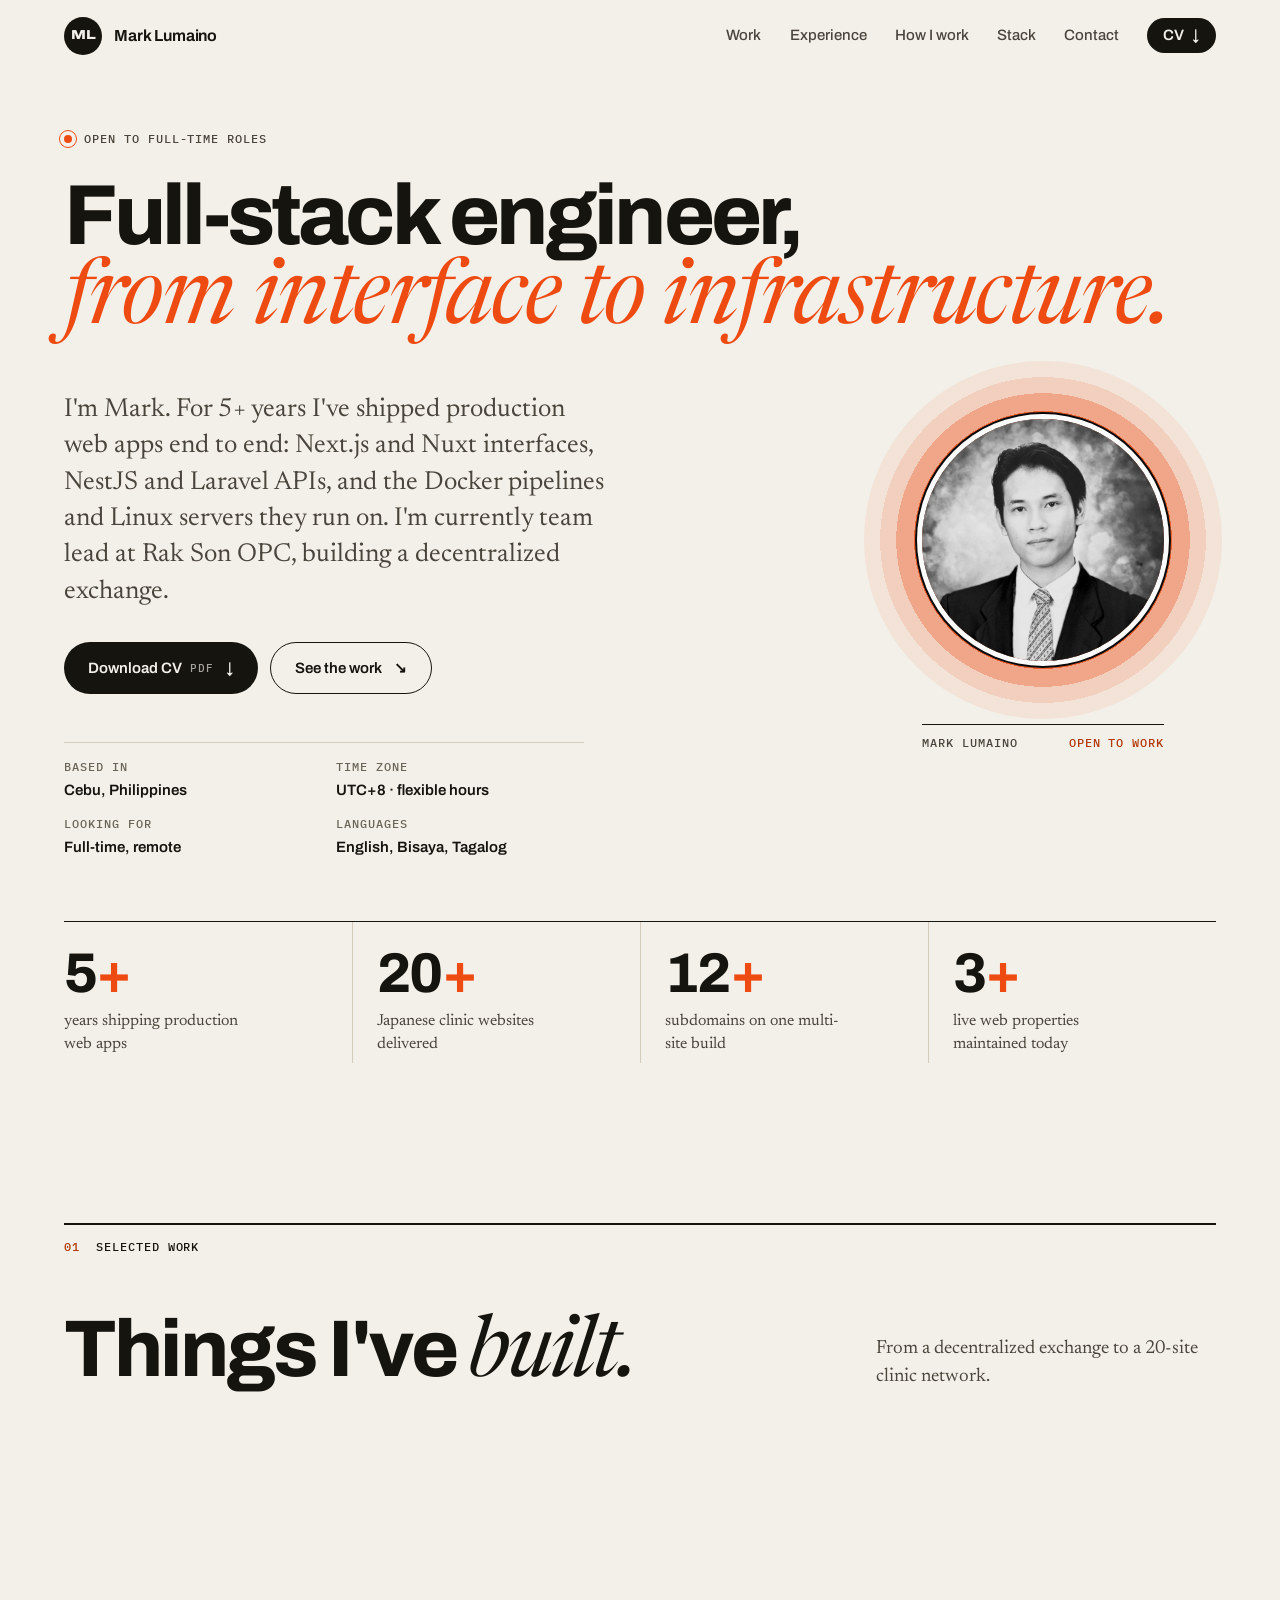
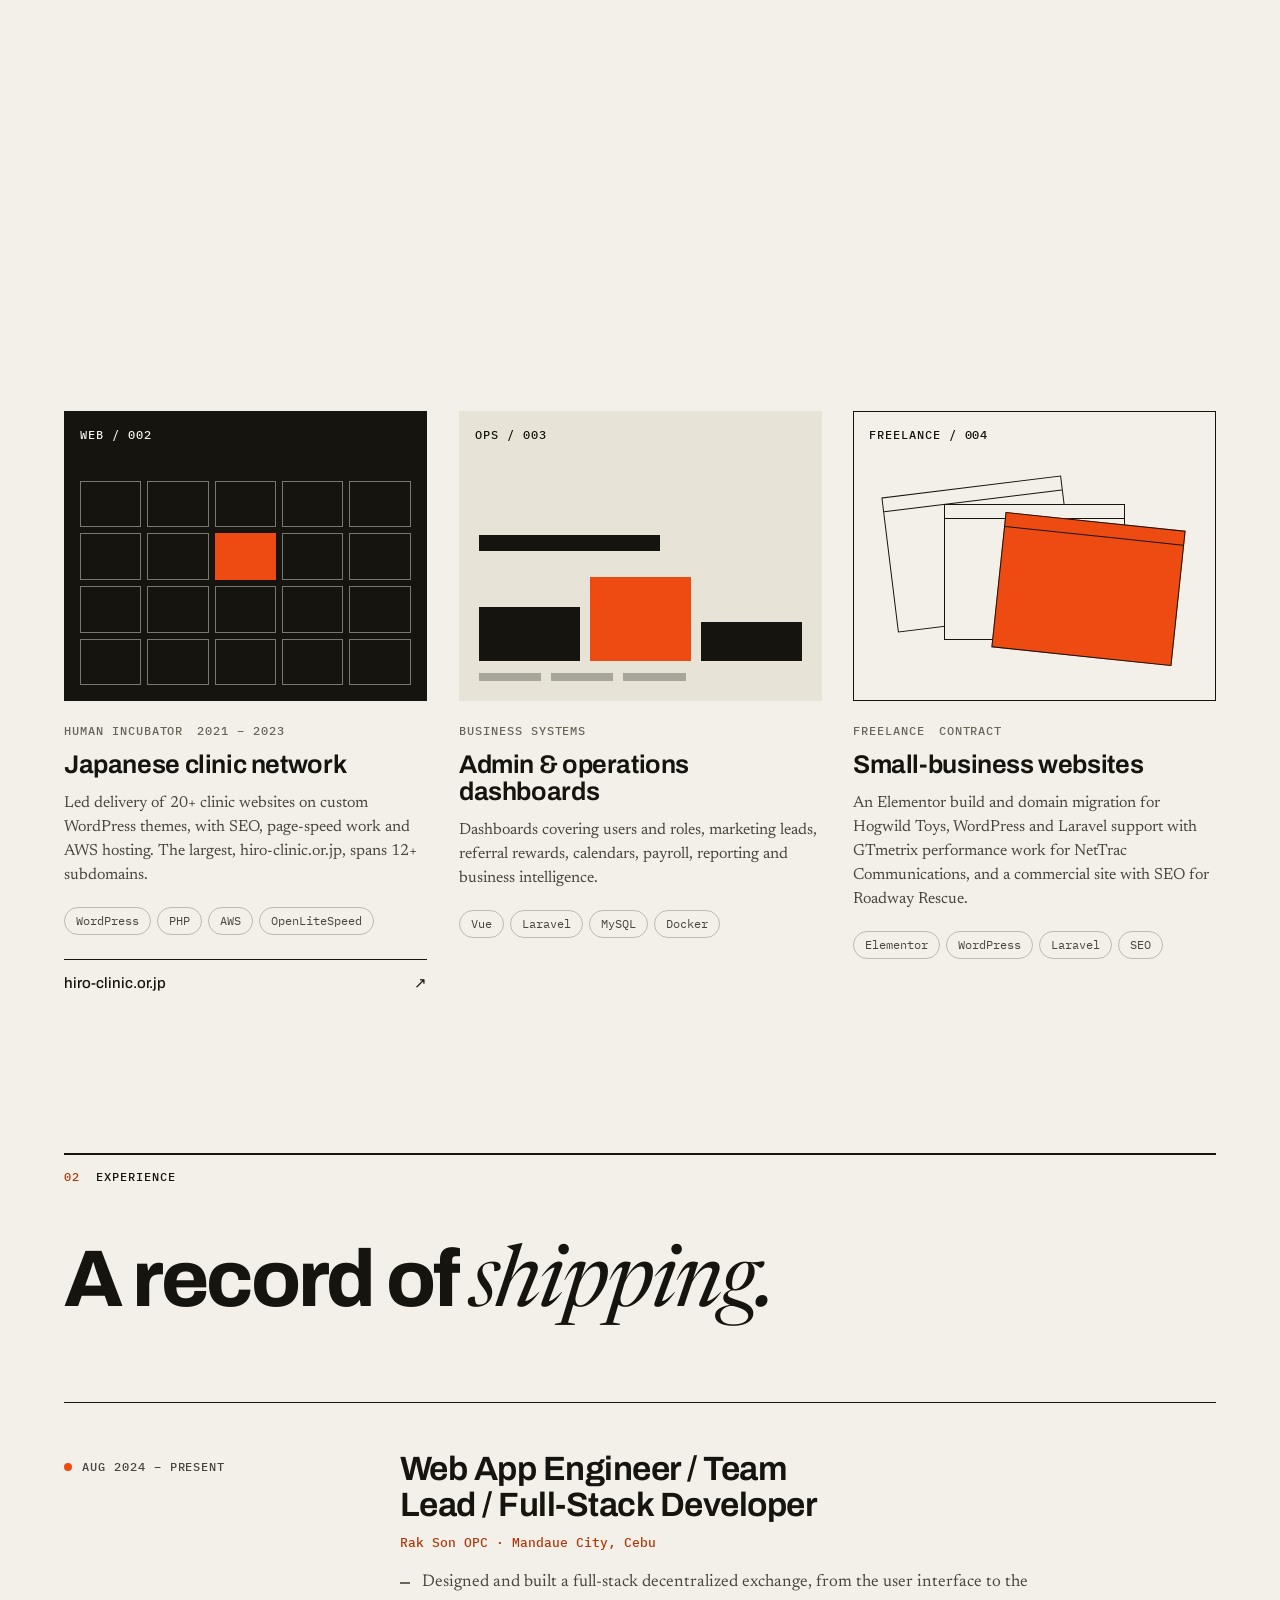
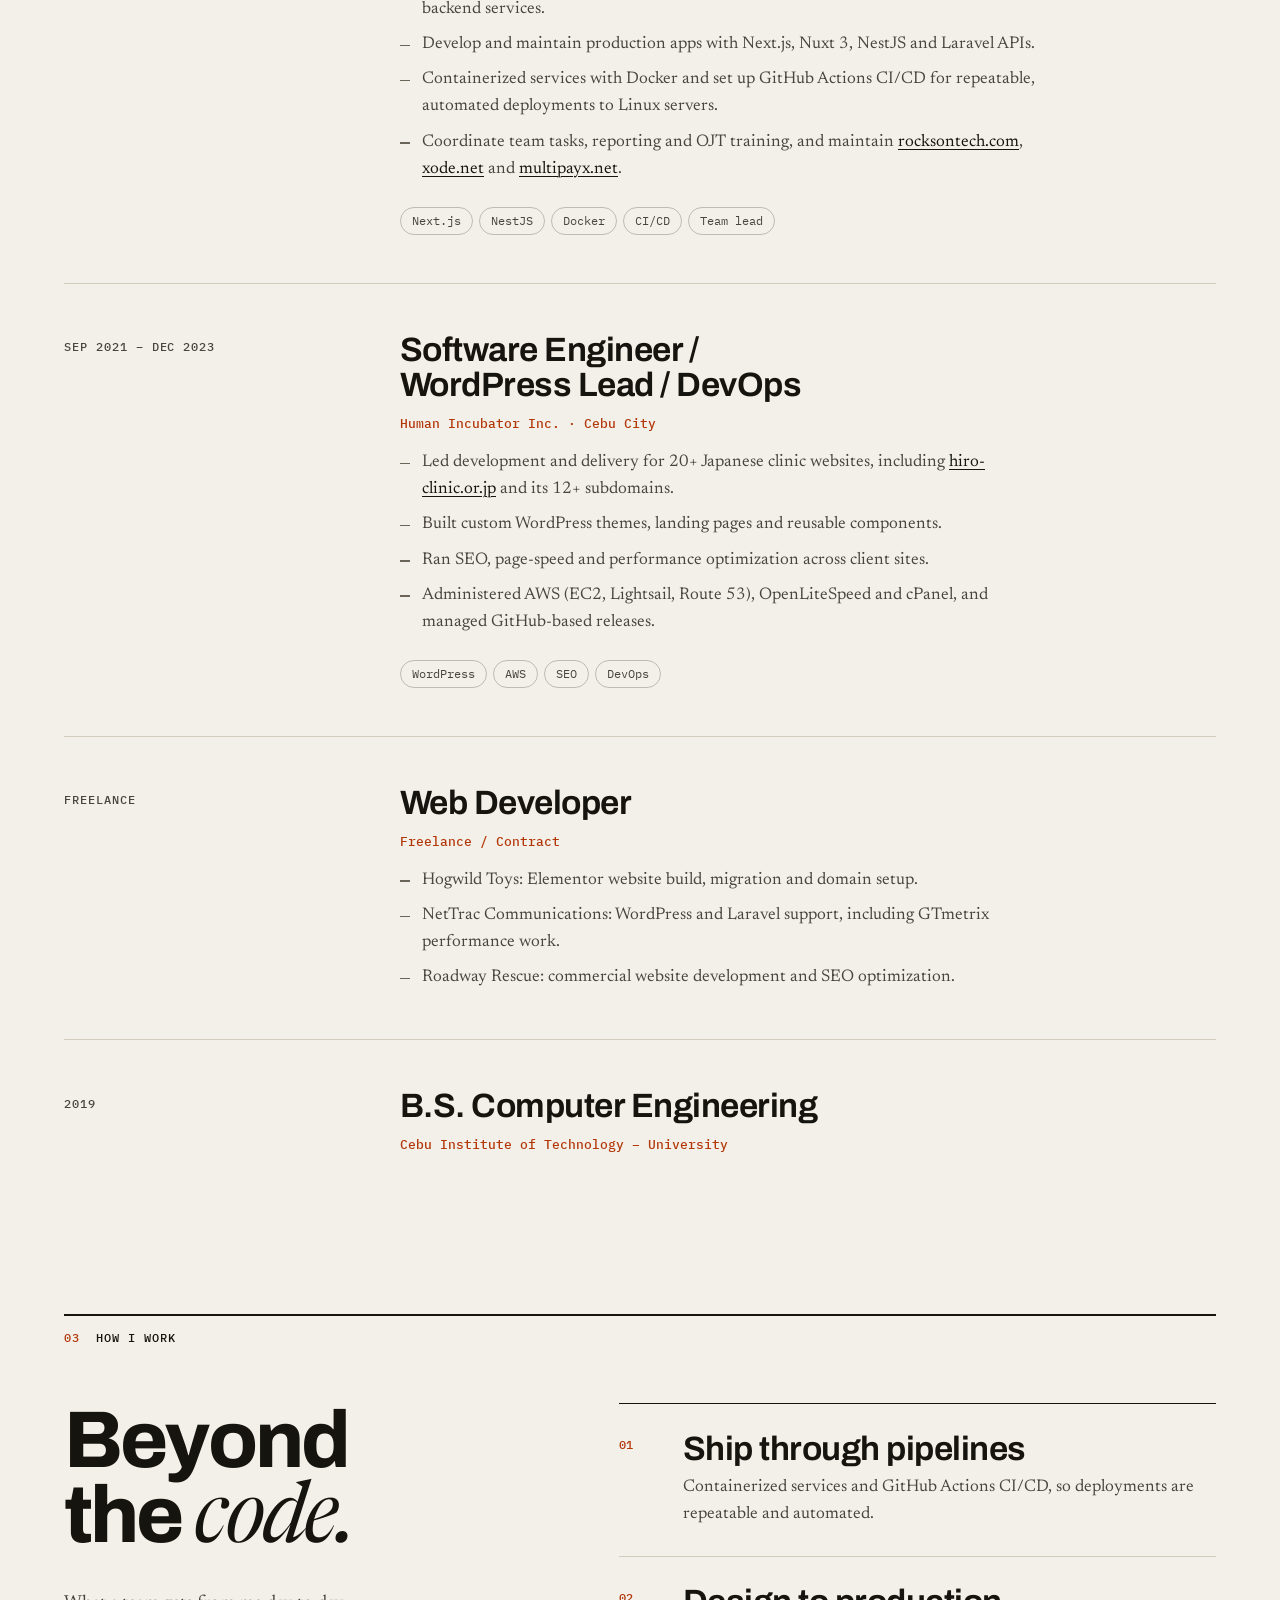
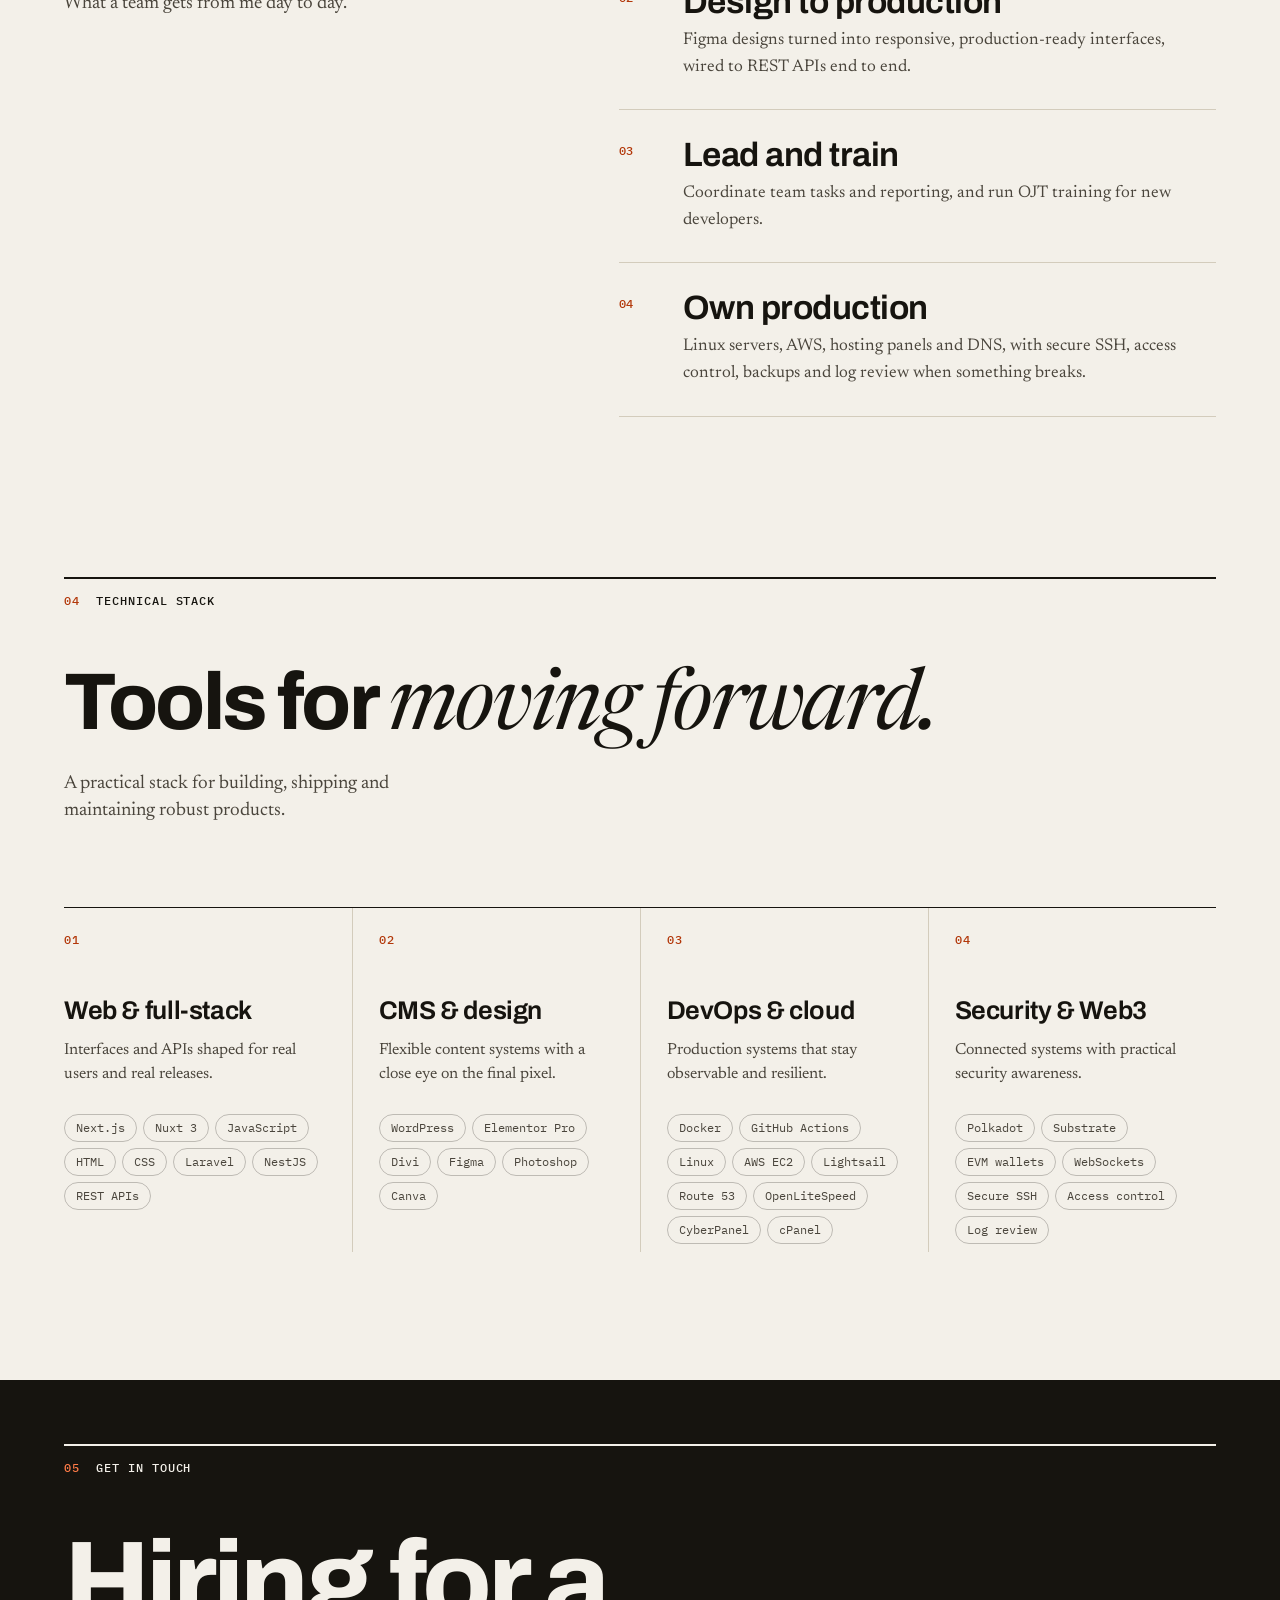
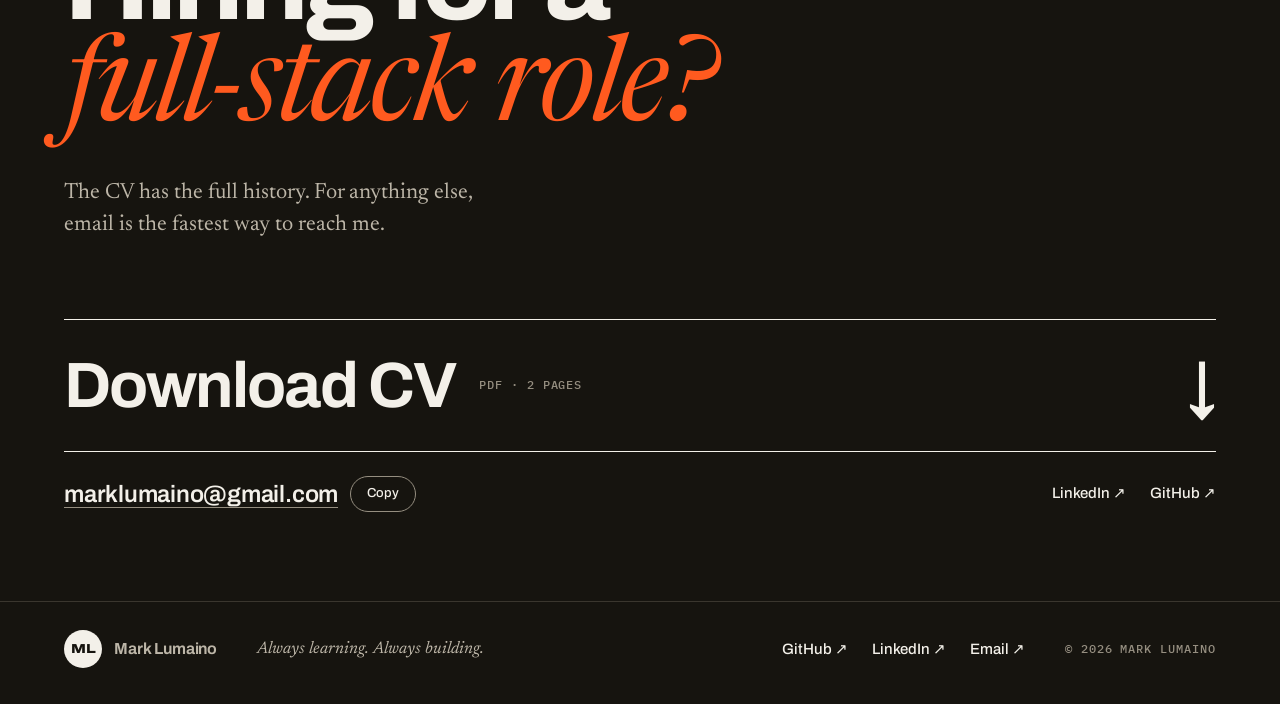
==== commit 6bf8f0bd: "new update" ====
--- a/index.html
+++ b/index.html
@@ -3,31 +3,291 @@
 <head>
   <meta charset="utf-8">
   <meta name="viewport" content="width=device-width, initial-scale=1">
-  <meta name="description" content="Mark Lumaino is a full-stack web developer, team lead, and DevOps engineer based in Cebu, Philippines, building production-ready web systems, cloud infrastructure, and Web3 applications.">
-  <meta name="theme-color" content="#07111f">
-  <meta property="og:title" content="Mark Lumaino | Full-Stack Web Developer">
-  <meta property="og:description" content="Full-stack web development, DevOps, WordPress engineering, and Web3 applications by Mark Lumaino.">
-  <meta property="og:type" content="website">
-  <meta property="og:image" content="assets/avatar.jpeg">
+  <meta name="description" content="Mark Lumaino is a full-stack engineer and team lead in Cebu, Philippines (UTC+8), open to full-time remote roles. Next.js, NestJS, Laravel, Docker, CI/CD and AWS.">
+  <meta name="color-scheme" content="light dark">
+  <meta name="theme-color" content="#f3f0e9" media="(prefers-color-scheme: light)">
+  <meta name="theme-color" content="#12110e" media="(prefers-color-scheme: dark)">
+  <meta property="og:title" content="Mark Lumaino | Full-Stack Engineer">
+  <meta property="og:description" content="Full-stack engineer and team lead, from interface to infrastructure. Open to full-time remote roles.">
+  <meta property="og:type" content="profile">
+  <meta property="og:image" content="assets/portrait.jpg">
   <meta property="og:url" content="https://YOUR_USERNAME.github.io/">
-  <title>Mark Lumaino | Full-Stack Web Developer</title>
-  <link rel="icon" href="assets/avatar.jpeg" type="image/jpeg">
+  <title>Mark Lumaino | Full-Stack Engineer</title>
+  <link rel="icon" href="assets/portrait.jpg" type="image/jpeg">
+  <link rel="preconnect" href="https://fonts.googleapis.com">
+  <link rel="preconnect" href="https://fonts.gstatic.com" crossorigin>
+  <link rel="stylesheet" href="https://fonts.googleapis.com/css2?family=Archivo:wdth,wght@75..125,400..800&family=IBM+Plex+Mono:wght@400;500&family=Newsreader:ital,opsz,wght@0,6..72,400..600;1,6..72,400..600&display=swap">
   <link rel="stylesheet" href="css/styles.css">
+  <script>document.documentElement.classList.add('js')</script>
   <script src="js/main.js" defer></script>
 </head>
 <body>
+  <a class="skip-link" href="#top">Skip to content</a>
   <div class="site-shell">
-    <header class="site-header"><a class="brand" href="#top" aria-label="Mark Lumaino home"><span>ML</span><strong>Mark Lumaino</strong></a><button class="menu-toggle" type="button" aria-expanded="false" aria-controls="site-nav"><span class="sr-only">Toggle navigation</span><i></i><i></i></button><nav id="site-nav" class="site-nav" aria-label="Primary navigation"><a href="#about">About</a><a href="#skills">Stack</a><a href="#experience">Experience</a><a href="#projects">Projects</a><a href="#services">Services</a><a href="#contact" class="nav-cta">Let's talk <span aria-hidden="true">↗</span></a></nav></header>
+    <header class="site-header">
+      <a class="brand" href="#top" aria-label="Mark Lumaino, back to top"><span aria-hidden="true">ML</span><strong>Mark Lumaino</strong></a>
+      <nav id="site-nav" class="site-nav" aria-label="Primary">
+        <a href="#work">Work</a>
+        <a href="#experience">Experience</a>
+        <a href="#how-i-work">How I work</a>
+        <a href="#stack">Stack</a>
+        <a href="#contact">Contact</a>
+      </nav>
+      <a class="cv-pill" href="assets/Mark_Lumaino_Updated_CV.pdf" download="Mark-Lumaino-Full-Stack-Engineer-CV.pdf" data-goatcounter-click="cv-download-header">CV <span class="arrow arrow--down" aria-hidden="true">↓</span></a>
+      <button class="menu-toggle" type="button" aria-expanded="false" aria-controls="site-nav"><span class="sr-only">Menu</span><i></i><i></i></button>
+    </header>
+
     <main id="top">
-      <section class="hero section-wrap" aria-labelledby="hero-title"><div class="hero-copy reveal"><p class="eyebrow"><span class="status-dot"></span> Available for select projects</p><h1 id="hero-title">Building the web,<br><em>from idea to impact.</em></h1><p class="hero-lede">I'm Mark, a full-stack web developer, team lead, and DevOps engineer turning complex product ideas into dependable, high-performing systems.</p><div class="hero-actions"><a class="button button-primary" href="#projects">View projects <span aria-hidden="true">↘</span></a><a class="button button-ghost" href="assets/Mark_Lumaino_Updated_CV.docx" download>Download CV <span aria-hidden="true">↓</span></a></div><div class="hero-meta"><span>Based in <strong>Pinamungajan, Cebu</strong></span><span class="meta-line"></span><span>Working globally</span></div></div><div class="hero-visual reveal reveal-delay"><div class="visual-grid"></div><div class="orbit orbit-one"></div><div class="orbit orbit-two"></div><div class="profile-card"><div class="profile-top"><span class="mono">PROFILE_01</span><span class="live-label"><i></i> ONLINE</span></div><img src="assets/avatar.jpeg" alt="Portrait of Mark Lumaino"><div class="profile-bottom"><strong>Mark Lumaino</strong><span>FULL-STACK / WEB3</span></div></div><div class="floating-tag tag-code">&lt;/&gt; clean code</div><div class="floating-tag tag-cloud">AWS <span>●</span> Docker</div></div></section>
-      <section id="about" class="section-wrap about-section" aria-labelledby="about-title"><div class="section-label"><span>01</span><span>About me</span></div><div class="about-layout"><div><h2 id="about-title">Technology should<br><em>make things clearer.</em></h2></div><div class="about-copy"><p class="lead">I build digital products that are easy to use, easy to evolve, and ready for the real world.</p><p>I'm a full-stack web developer and team lead with 5+ years of experience delivering production web applications, WordPress platforms, and cloud-hosted systems.</p><p>From Figma-to-production UI and REST APIs to Docker, CI/CD, Linux deployments, server administration, monitoring, and cybersecurity fundamentals, I help teams move from idea to reliable release.</p></div></div></section>
-      <section id="skills" class="section-wrap skills-section" aria-labelledby="skills-title"><div class="section-label"><span>02</span><span>Technical stack</span></div><div class="section-heading"><h2 id="skills-title">Tools for <em>moving forward.</em></h2><p>A practical stack for building, shipping, and maintaining robust digital products.</p></div><div class="skill-grid"><article class="skill-group"><span class="skill-number">01</span><h3>Web & full-stack</h3><p>Interfaces and APIs shaped for real users and real releases.</p><div class="chips"><span>Next.js</span><span>Nuxt 3</span><span>JavaScript</span><span>HTML</span><span>CSS</span><span>Laravel</span><span>NestJS</span><span>REST APIs</span></div></article><article class="skill-group"><span class="skill-number">02</span><h3>CMS & design</h3><p>Flexible content systems with a close eye on the final pixel.</p><div class="chips"><span>WordPress</span><span>Elementor Pro</span><span>Divi</span><span>Figma</span><span>Photoshop</span><span>Canva</span></div></article><article class="skill-group"><span class="skill-number">03</span><h3>DevOps & cloud</h3><p>Production systems that stay observable and resilient.</p><div class="chips"><span>Docker</span><span>GitHub Actions</span><span>CI/CD</span><span>AWS EC2</span><span>Lightsail</span><span>Route 53</span><span>Linux</span><span>CyberPanel</span><span>cPanel</span></div></article><article class="skill-group"><span class="skill-number">04</span><h3>Security & Web3</h3><p>Connected systems with practical security awareness.</p><div class="chips"><span>Polkadot</span><span>Substrate</span><span>EVM wallets</span><span>WebSockets</span><span>Secure SSH</span><span>Access control</span><span>Log review</span></div></article></div></section>
-      <section id="experience" class="section-wrap experience-section" aria-labelledby="experience-title"><div class="section-label"><span>03</span><span>Experience</span></div><div class="section-heading"><h2 id="experience-title">A record of <em>shipping.</em></h2></div><div class="timeline"><article class="timeline-item"><div class="timeline-date">Aug 2024 — Present</div><div><h3>Web App Engineer / Team Lead / Full-Stack Developer</h3><p class="company">Rak Son OPC · Mandaue City, Cebu</p><p>Develop and maintain production applications using Next.js, Nuxt 3, NestJS, and Laravel APIs. Designed and implemented a full-stack decentralized exchange, containerized services with Docker, built GitHub Actions CI/CD pipelines, integrated REST APIs, translated Figma designs, and coordinate team tasks and OJT training.</p><div class="mini-chips"><span>Next.js</span><span>Docker</span><span>CI/CD</span><span>Team lead</span></div></div></article><article class="timeline-item"><div class="timeline-date">Sep 2021 — Dec 2023</div><div><h3>Software Engineer / WordPress Lead / DevOps</h3><p class="company">Human Incubator Inc. · Cebu City</p><p>Led development and delivery for 20+ Japanese clinic websites, created custom themes and reusable components, optimized SEO and page speed, managed GitHub releases, and administered AWS EC2, Lightsail, Route 53, OpenLiteSpeed, and cPanel environments.</p><div class="mini-chips"><span>WordPress</span><span>AWS</span><span>SEO</span><span>DevOps</span></div></div></article><article class="timeline-item"><div class="timeline-date">Freelance</div><div><h3>Web Developer</h3><p class="company">Freelance / Contract</p><p>Delivered Elementor, WordPress, and Laravel support for Hogwild Toys, NetTrac Communications, and Roadway Rescue, including migrations, domain setup, performance work, and SEO optimization.</p></div></article></div></section>
-      <section id="projects" class="section-wrap projects-section" aria-labelledby="projects-title"><div class="section-label"><span>04</span><span>Selected work</span></div><div class="projects-head"><div class="section-heading"><h2 id="projects-title">Things I've <em>built.</em></h2></div><div class="filters" role="group" aria-label="Filter projects"><button class="filter-button active" data-filter="all">All</button><button class="filter-button" data-filter="web3">Web3</button><button class="filter-button" data-filter="web">Web</button><button class="filter-button" data-filter="systems">Systems</button></div></div><div class="project-grid"><article class="project-card" data-category="web3"><div class="project-art art-exchange"><span class="art-label">DEX / 001</span><div class="chart-line"></div><span class="art-token token-a">●</span><span class="art-token token-b">◆</span></div><div class="project-content"><span class="project-type">Web3 application</span><h3>Decentralized Exchange Platform</h3><p>Wallet-authenticated trading with token swaps, liquidity pools, and real-time protocol data across Polkadot, Substrate, and EVM ecosystems.</p><div class="chips"><span>Next.js</span><span>NestJS</span><span>Redis</span><span>WebSockets</span></div><div class="project-links"><a class="placeholder-link" href="#contact">Live demo <span>↗</span></a><a class="placeholder-link" href="#contact">Repository <span>↗</span></a></div></div></article><article class="project-card" data-category="web"><div class="project-art art-wordpress"><span class="art-label">CMS / 002</span><div class="wp-mark">W<span>P</span></div><div class="art-window"></div></div><div class="project-content"><span class="project-type">Web engineering</span><h3>WordPress Website Development</h3><p>Responsive sites and custom themes with API integrations, SEO, performance optimization, hosting, DNS, SSL, and server management.</p><div class="chips"><span>WordPress</span><span>Elementor Pro</span><span>PHP</span><span>AWS</span></div><div class="project-links"><a class="placeholder-link" href="#contact">Live demo <span>↗</span></a><a class="placeholder-link" href="#contact">Repository <span>↗</span></a></div></div></article><article class="project-card" data-category="systems"><div class="project-art art-systems"><span class="art-label">OPS / 003</span><div class="dashboard-bar"></div><div class="dashboard-row"><i></i><i></i><i></i></div><div class="dashboard-row short"><i></i><i></i><i></i></div></div><div class="project-content"><span class="project-type">Business systems</span><h3>Admin and Business Systems</h3><p>Operational dashboards covering users, roles, marketing leads, referral rewards, calendars, payroll, reporting, and business intelligence.</p><div class="chips"><span>Vue</span><span>Laravel</span><span>MySQL</span><span>Docker</span></div><div class="project-links"><a class="placeholder-link" href="#contact">Live demo <span>↗</span></a><a class="placeholder-link" href="#contact">Repository <span>↗</span></a></div></div></article></div></section>
-      <section id="services" class="section-wrap services-section" aria-labelledby="services-title"><div class="section-label"><span>05</span><span>What I do</span></div><div class="services-layout"><div class="section-heading"><h2 id="services-title">Useful by<br><em>design.</em></h2><p>Focused engineering support for teams who want to build with confidence.</p></div><div class="service-list"><div><span>01</span><h3>Full-stack development</h3><p>End-to-end web apps, APIs, and integrations.</p></div><div><span>02</span><h3>WordPress engineering</h3><p>Custom themes, performance, SEO, and maintenance.</p></div><div><span>03</span><h3>DevOps & infrastructure</h3><p>Cloud deployment, Docker, CI/CD, DNS, and servers.</p></div><div><span>04</span><h3>Web3 applications</h3><p>Wallets, protocols, real-time data, and blockchain UX.</p></div></div></div></section>
-      <section id="contact" class="contact-section" aria-labelledby="contact-title"><div class="section-wrap contact-inner"><div class="section-label"><span>06</span><span>Get in touch</span></div><h2 id="contact-title">Have a challenge<br>worth <em>solving?</em></h2><p>Tell me what you're building. I’ll bring a practical engineering perspective to the conversation.</p><a class="contact-email" href="mailto:marklumaino@gmail.com">marklumaino@gmail.com <span>↗</span></a><div class="contact-details"><span>Pinamungajan, Cebu</span><span>Available worldwide</span></div></div></section>
+      <section id="intro" class="hero section-wrap" aria-labelledby="hero-title">
+        <p class="eyebrow"><span class="status-dot" aria-hidden="true"></span> Open to full-time roles</p>
+        <h1 id="hero-title">Full-stack engineer,<br><em>from interface to infrastructure.</em></h1>
+        <div class="hero-body">
+          <div class="hero-intro">
+            <p class="hero-lede">I'm Mark. For 5+ years I've shipped production web apps end to end: Next.js and Nuxt interfaces, NestJS and Laravel APIs, and the Docker pipelines and Linux servers they run on. I'm currently team lead at Rak Son OPC, building a decentralized exchange.</p>
+            <div class="hero-actions">
+              <a class="button button-primary" href="assets/Mark_Lumaino_Updated_CV.pdf" download="Mark-Lumaino-Full-Stack-Engineer-CV.pdf" data-goatcounter-click="cv-download-hero">Download CV <span class="button-meta">PDF</span> <span class="arrow arrow--down" aria-hidden="true">↓</span></a>
+              <a class="button button-ghost" href="#work">See the work <span class="arrow arrow--se" aria-hidden="true">↘</span></a>
+            </div>
+            <dl class="hero-facts">
+              <div><dt>Based in</dt><dd>Cebu, Philippines</dd></div>
+              <div><dt>Time zone</dt><dd>UTC+8 · flexible hours</dd></div>
+              <div><dt>Looking for</dt><dd>Full-time, remote</dd></div>
+              <div><dt>Languages</dt><dd>English, Bisaya, Tagalog</dd></div>
+            </dl>
+          </div>
+          <figure class="hero-portrait">
+            <div class="portrait-aura">
+              <span class="aura-ring" aria-hidden="true"></span>
+              <span class="aura-ring" aria-hidden="true"></span>
+              <img src="assets/portrait.jpg" alt="Portrait of Mark Lumaino in a black suit" width="800" height="800">
+            </div>
+            <figcaption><span>Mark Lumaino</span><span>Open to work</span></figcaption>
+          </figure>
+        </div>
+        <ul class="proof-list" aria-label="At a glance">
+          <li><strong>5<span>+</span></strong><span>years shipping production web apps</span></li>
+          <li><strong>20<span>+</span></strong><span>Japanese clinic websites delivered</span></li>
+          <li><strong>12<span>+</span></strong><span>subdomains on one multi-site build</span></li>
+          <li><strong>3<span>+</span></strong><span>live web properties maintained today</span></li>
+        </ul>
+      </section>
+
+      <section id="work" class="section-wrap work-section" aria-labelledby="work-title">
+        <div class="section-label" data-reveal><span>01</span><span>Selected work</span></div>
+        <div class="section-heading" data-reveal>
+          <h2 id="work-title">Things I've <em>built.</em></h2>
+          <p>From a decentralized exchange to a 20-site clinic network.</p>
+        </div>
+        <div class="case-list" role="region" aria-label="Case studies" data-reveal>
+          <article class="case-card case-card--featured">
+            <div class="case-layout">
+              <div class="case-cover art-exchange" aria-hidden="true">
+                <span class="art-label">DEX / 001</span>
+                <svg class="chart-line" viewBox="0 0 320 120" preserveAspectRatio="none"><polyline pathLength="1" points="0,98 30,86 58,92 92,62 122,70 156,44 190,56 222,30 256,38 290,12 320,18"/></svg>
+                <span class="art-token token-a">●</span>
+                <span class="art-token token-b">◆</span>
+              </div>
+              <div class="case-content">
+                <p class="case-meta"><span>Rak Son OPC</span><span>2024 – now</span><span class="status-badge">In development</span></p>
+                <h3>Decentralized exchange</h3>
+                <p class="case-outcome">Designed and built the full stack: wallet sign-in, token swaps, liquidity pools and real-time protocol data across Polkadot, Substrate and EVM chains.</p>
+                <ul class="chips"><li>Next.js</li><li>NestJS</li><li>Redis</li><li>WebSockets</li><li>Docker</li></ul>
+              </div>
+            </div>
+          </article>
+          <article class="case-card">
+            <div class="case-layout">
+              <div class="case-cover art-network" aria-hidden="true">
+                <span class="art-label">WEB / 002</span>
+                <div class="site-grid"><i></i><i></i><i></i><i></i><i></i><i></i><i></i><i></i><i></i><i></i><i></i><i></i><i></i><i></i><i></i><i></i><i></i><i></i><i></i><i></i></div>
+              </div>
+              <div class="case-content">
+                <p class="case-meta"><span>Human Incubator</span><span>2021 – 2023</span></p>
+                <h3>Japanese clinic network</h3>
+                <p class="case-outcome">Led delivery of 20+ clinic websites on custom WordPress themes, with SEO, page-speed work and AWS hosting. The largest, hiro-clinic.or.jp, spans 12+ subdomains.</p>
+                <ul class="chips"><li>WordPress</li><li>PHP</li><li>AWS</li><li>OpenLiteSpeed</li></ul>
+                <a class="case-link" href="https://hiro-clinic.or.jp/" target="_blank" rel="noreferrer" data-goatcounter-click="outbound-hiro-clinic">hiro-clinic.or.jp <span class="arrow arrow--ne" aria-hidden="true">↗</span></a>
+              </div>
+            </div>
+          </article>
+          <article class="case-card">
+            <div class="case-layout">
+              <div class="case-cover art-systems" aria-hidden="true">
+                <span class="art-label">OPS / 003</span>
+                <div class="dashboard-bar"></div>
+                <div class="dashboard-row"><i></i><i></i><i></i></div>
+                <div class="dashboard-row short"><i></i><i></i><i></i></div>
+              </div>
+              <div class="case-content">
+                <p class="case-meta"><span>Business systems</span></p>
+                <h3>Admin &amp; operations dashboards</h3>
+                <p class="case-outcome">Dashboards covering users and roles, marketing leads, referral rewards, calendars, payroll, reporting and business intelligence.</p>
+                <ul class="chips"><li>Vue</li><li>Laravel</li><li>MySQL</li><li>Docker</li></ul>
+              </div>
+            </div>
+          </article>
+          <article class="case-card">
+            <div class="case-layout">
+              <div class="case-cover art-freelance" aria-hidden="true">
+                <span class="art-label">FREELANCE / 004</span>
+                <i></i><i></i><i></i>
+              </div>
+              <div class="case-content">
+                <p class="case-meta"><span>Freelance</span><span>Contract</span></p>
+                <h3>Small-business websites</h3>
+                <p class="case-outcome">An Elementor build and domain migration for Hogwild Toys, WordPress and Laravel support with GTmetrix performance work for NetTrac Communications, and a commercial site with SEO for Roadway Rescue.</p>
+                <ul class="chips"><li>Elementor</li><li>WordPress</li><li>Laravel</li><li>SEO</li></ul>
+              </div>
+            </div>
+          </article>
+        </div>
+        <p class="case-counter" aria-hidden="true"><span><span data-case-index>01</span> / 04</span><span>Swipe <span class="arrow">→</span></span></p>
+      </section>
+
+      <section id="experience" class="section-wrap experience-section" aria-labelledby="experience-title">
+        <div class="section-label" data-reveal><span>02</span><span>Experience</span></div>
+        <div class="section-heading" data-reveal>
+          <h2 id="experience-title">A record of <em>shipping.</em></h2>
+        </div>
+        <div class="timeline" data-reveal="stagger">
+          <article class="timeline-item is-current">
+            <p class="timeline-date">Aug 2024 – Present</p>
+            <div class="timeline-body">
+              <h3>Web App Engineer / Team Lead / Full-Stack Developer</h3>
+              <p class="company">Rak Son OPC · Mandaue City, Cebu</p>
+              <ul class="outcomes">
+                <li>Designed and built a full-stack decentralized exchange, from the user interface to the backend services.</li>
+                <li>Develop and maintain production apps with Next.js, Nuxt 3, NestJS and Laravel APIs.</li>
+                <li>Containerized services with Docker and set up GitHub Actions CI/CD for repeatable, automated deployments to Linux servers.</li>
+                <li>Coordinate team tasks, reporting and OJT training, and maintain <a href="https://rocksontech.com/" target="_blank" rel="noreferrer">rocksontech.com</a>, <a href="https://xode.net/" target="_blank" rel="noreferrer">xode.net</a> and <a href="https://multipayx.net/" target="_blank" rel="noreferrer">multipayx.net</a>.</li>
+              </ul>
+              <ul class="chips"><li>Next.js</li><li>NestJS</li><li>Docker</li><li>CI/CD</li><li>Team lead</li></ul>
+            </div>
+          </article>
+          <article class="timeline-item">
+            <p class="timeline-date">Sep 2021 – Dec 2023</p>
+            <div class="timeline-body">
+              <h3>Software Engineer / WordPress Lead / DevOps</h3>
+              <p class="company">Human Incubator Inc. · Cebu City</p>
+              <ul class="outcomes">
+                <li>Led development and delivery for 20+ Japanese clinic websites, including <a href="https://hiro-clinic.or.jp/" target="_blank" rel="noreferrer">hiro-clinic.or.jp</a> and its 12+ subdomains.</li>
+                <li>Built custom WordPress themes, landing pages and reusable components.</li>
+                <li>Ran SEO, page-speed and performance optimization across client sites.</li>
+                <li>Administered AWS (EC2, Lightsail, Route 53), OpenLiteSpeed and cPanel, and managed GitHub-based releases.</li>
+              </ul>
+              <ul class="chips"><li>WordPress</li><li>AWS</li><li>SEO</li><li>DevOps</li></ul>
+            </div>
+          </article>
+          <article class="timeline-item">
+            <p class="timeline-date">Freelance</p>
+            <div class="timeline-body">
+              <h3>Web Developer</h3>
+              <p class="company">Freelance / Contract</p>
+              <ul class="outcomes">
+                <li>Hogwild Toys: Elementor website build, migration and domain setup.</li>
+                <li>NetTrac Communications: WordPress and Laravel support, including GTmetrix performance work.</li>
+                <li>Roadway Rescue: commercial website development and SEO optimization.</li>
+              </ul>
+            </div>
+          </article>
+          <article class="timeline-item">
+            <p class="timeline-date">2019</p>
+            <div class="timeline-body">
+              <h3>B.S. Computer Engineering</h3>
+              <p class="company">Cebu Institute of Technology – University</p>
+            </div>
+          </article>
+        </div>
+      </section>
+
+      <section id="how-i-work" class="section-wrap how-section" aria-labelledby="how-title">
+        <div class="section-label" data-reveal><span>03</span><span>How I work</span></div>
+        <div class="practice-layout">
+          <div class="section-heading" data-reveal>
+            <h2 id="how-title">Beyond the <em>code.</em></h2>
+            <p>What a team gets from me day to day.</p>
+          </div>
+          <ol class="practice-list" data-reveal="stagger">
+            <li><span>01</span><h3>Ship through pipelines</h3><p>Containerized services and GitHub Actions CI/CD, so deployments are repeatable and automated.</p></li>
+            <li><span>02</span><h3>Design to production</h3><p>Figma designs turned into responsive, production-ready interfaces, wired to REST APIs end to end.</p></li>
+            <li><span>03</span><h3>Lead and train</h3><p>Coordinate team tasks and reporting, and run OJT training for new developers.</p></li>
+            <li><span>04</span><h3>Own production</h3><p>Linux servers, AWS, hosting panels and DNS, with secure SSH, access control, backups and log review when something breaks.</p></li>
+          </ol>
+        </div>
+      </section>
+
+      <section id="stack" class="section-wrap stack-section" aria-labelledby="stack-title">
+        <div class="section-label" data-reveal><span>04</span><span>Technical stack</span></div>
+        <div class="section-heading" data-reveal>
+          <h2 id="stack-title">Tools for <em>moving forward.</em></h2>
+          <p>A practical stack for building, shipping and maintaining robust products.</p>
+        </div>
+        <div class="skill-grid" data-reveal="stagger">
+          <article class="skill-group">
+            <span class="skill-number">01</span>
+            <h3>Web &amp; full-stack</h3>
+            <p>Interfaces and APIs shaped for real users and real releases.</p>
+            <ul class="chips"><li>Next.js</li><li>Nuxt 3</li><li>JavaScript</li><li>HTML</li><li>CSS</li><li>Laravel</li><li>NestJS</li><li>REST APIs</li></ul>
+          </article>
+          <article class="skill-group">
+            <span class="skill-number">02</span>
+            <h3>CMS &amp; design</h3>
+            <p>Flexible content systems with a close eye on the final pixel.</p>
+            <ul class="chips"><li>WordPress</li><li>Elementor Pro</li><li>Divi</li><li>Figma</li><li>Photoshop</li><li>Canva</li></ul>
+          </article>
+          <article class="skill-group">
+            <span class="skill-number">03</span>
+            <h3>DevOps &amp; cloud</h3>
+            <p>Production systems that stay observable and resilient.</p>
+            <ul class="chips"><li>Docker</li><li>GitHub Actions</li><li>Linux</li><li>AWS EC2</li><li>Lightsail</li><li>Route 53</li><li>OpenLiteSpeed</li><li>CyberPanel</li><li>cPanel</li></ul>
+          </article>
+          <article class="skill-group">
+            <span class="skill-number">04</span>
+            <h3>Security &amp; Web3</h3>
+            <p>Connected systems with practical security awareness.</p>
+            <ul class="chips"><li>Polkadot</li><li>Substrate</li><li>EVM wallets</li><li>WebSockets</li><li>Secure SSH</li><li>Access control</li><li>Log review</li></ul>
+          </article>
+        </div>
+      </section>
+
+      <section id="contact" class="contact-section inverse" aria-labelledby="contact-title">
+        <div class="section-wrap contact-inner">
+          <div class="section-label" data-reveal><span>05</span><span>Get in touch</span></div>
+          <h2 id="contact-title" data-reveal>Hiring for a<br><em>full-stack role?</em></h2>
+          <p data-reveal>The CV has the full history. For anything else, email is the fastest way to reach me.</p>
+          <a class="cv-bar" href="assets/Mark_Lumaino_Updated_CV.pdf" download="Mark-Lumaino-Full-Stack-Engineer-CV.pdf" data-goatcounter-click="cv-download-contact">
+            <span>Download CV</span>
+            <span class="cv-bar-meta">PDF · 2 pages</span>
+            <span class="arrow arrow--down" aria-hidden="true">↓</span>
+          </a>
+          <div class="email-row">
+            <div class="email-copy" data-state="idle">
+              <a class="email-link" href="mailto:marklumaino@gmail.com">marklumaino@gmail.com</a>
+              <button class="copy-button" type="button" data-copy="marklumaino@gmail.com" data-goatcounter-click="email-copy">Copy</button>
+              <span class="sr-only" aria-live="polite"></span>
+            </div>
+            <div class="profile-links">
+              <a href="https://www.linkedin.com/in/mark-lumaino-ba505a235/" target="_blank" rel="noreferrer" data-goatcounter-click="outbound-linkedin">LinkedIn <span class="arrow arrow--ne" aria-hidden="true">↗</span></a>
+              <a href="https://github.com/MarkLumaino" target="_blank" rel="noreferrer" data-goatcounter-click="outbound-github">GitHub <span class="arrow arrow--ne" aria-hidden="true">↗</span></a>
+            </div>
+          </div>
+        </div>
+      </section>
     </main>
-    <footer class="site-footer section-wrap"><a class="brand" href="#top"><span>ML</span><strong>Mark Lumaino</strong></a><p>Always learning. Always building.</p><div class="footer-links"><a href="https://github.com/MarkLumaino" target="_blank" rel="noreferrer">GitHub ↗</a><a href="https://www.linkedin.com/in/mark-lumaino-ba505a235/" target="_blank" rel="noreferrer">LinkedIn ↗</a><a href="mailto:marklumaino@gmail.com">Email ↗</a></div><small>© 2026 Mark Lumaino</small></footer>
-  </div><button class="back-top" type="button" aria-label="Back to top">↑</button>
+
+    <footer class="site-footer inverse">
+      <div class="section-wrap footer-inner">
+        <a class="brand" href="#top"><span aria-hidden="true">ML</span><strong>Mark Lumaino</strong></a>
+        <p>Always learning. Always building.</p>
+        <div class="footer-links">
+          <a href="https://github.com/MarkLumaino" target="_blank" rel="noreferrer">GitHub <span class="arrow arrow--ne" aria-hidden="true">↗</span></a>
+          <a href="https://www.linkedin.com/in/mark-lumaino-ba505a235/" target="_blank" rel="noreferrer">LinkedIn <span class="arrow arrow--ne" aria-hidden="true">↗</span></a>
+          <a href="mailto:marklumaino@gmail.com">Email <span class="arrow arrow--ne" aria-hidden="true">↗</span></a>
+        </div>
+        <small>© 2026 Mark Lumaino</small>
+      </div>
+    </footer>
+  </div>
+  <button class="back-top" type="button" aria-label="Back to top">↑</button>
 </body>
 </html>
--- a/css/styles.css
+++ b/css/styles.css
@@ -1,63 +1,1150 @@
+/* ==========================================================================
+   Mark Lumaino — portfolio
+   An engineering broadsheet: warm paper, near-black ink, one signal accent.
+   Rules: interactive things are pills, containers are square, accent is rare.
+   Mobile-first (md ≥ 640px, lg ≥ 1024px). ARCHITECTURE.md documents the tokens.
+   ========================================================================== */
+
+/* Tokens ------------------------------------------------------------------ */
+
 :root {
-  --ink: #f4f7fb;
-  --muted: #91a0b5;
-  --deep: #07111f;
-  --panel: #0c1a2b;
-  --line: rgba(184, 204, 229, .16);
-  --blue: #63a7ff;
-  --violet: #a98bff;
-  --mint: #74e6c2;
-  --sans: "Trebuchet MS", "Segoe UI", sans-serif;
-  --mono: "Cascadia Mono", Consolas, monospace;
-}
-
-* { box-sizing: border-box; }
-html { scroll-behavior: smooth; }
-body { margin: 0; color: var(--ink); background: var(--deep); font-family: var(--sans); line-height: 1.6; overflow-x: hidden; }
-body::before { content: ""; position: fixed; inset: 0; z-index: -2; opacity: .5; background-image: linear-gradient(rgba(99, 167, 255, .045) 1px, transparent 1px), linear-gradient(90deg, rgba(99, 167, 255, .045) 1px, transparent 1px); background-size: 56px 56px; mask-image: linear-gradient(to bottom, black, transparent 75%); }
-body::after { content: ""; position: fixed; inset: 0; z-index: -1; pointer-events: none; background: radial-gradient(circle at 78% 12%, rgba(91, 114, 255, .16), transparent 25%), radial-gradient(circle at 15% 66%, rgba(41, 137, 151, .09), transparent 23%); }
+  --paper: #f3f0e9;
+  --paper-2: #e8e3d7;
+  --ink: #16140f;
+  --ink-2: #4a453c;
+  --ink-3: #6b6559;
+  --rule: #d3ccbc;
+  --signal: #ee4b12;      /* fills and display-size type only */
+  --signal-ink: #b23709;  /* accent text at reading sizes (5.4:1) */
+  --on-signal: #16140f;
+
+  --display: "Archivo", "Helvetica Neue", Arial, sans-serif;
+  --serif: "Newsreader", "Iowan Old Style", Georgia, serif;
+  --mono: "IBM Plex Mono", "Cascadia Mono", Consolas, monospace;
+
+  --text-display-xl: clamp(2.25rem, 7.4cqi, 6.25rem);
+  --text-display-l: clamp(2.5rem, 1.5rem + 4.4vw, 5.25rem);
+  --text-display-m: clamp(3rem, 1.5rem + 7vw, 7rem);
+  --text-stat: clamp(2.5rem, 2rem + 2vw, 3.5rem);
+  --text-heading-l: clamp(1.5rem, 1.15rem + 1.2vw, 2.25rem);
+  --text-heading-m: clamp(1.375rem, 1.2rem + .5vw, 1.75rem);
+  --text-lead: clamp(1.25rem, 1.05rem + .8vw, 1.625rem);
+  --text-body: 1.0625rem;
+  --text-small: 1rem;
+  --text-ui: .9375rem;
+  --text-label: .75rem;
+
+  --space-1: 4px;
+  --space-2: 8px;
+  --space-3: 12px;
+  --space-4: 16px;
+  --space-5: 24px;
+  --space-6: 32px;
+  --space-7: 48px;
+  --space-8: 64px;
+  --space-block: clamp(40px, 6vw, 80px);
+  --space-section: clamp(80px, 10vw, 144px);
+  --gutter: clamp(20px, 5vw, 64px);
+
+  --wrap: 1160px;
+  --measure: 64ch;
+  --header-h: 64px;
+  --radius-pill: 999px;
+  --ease: cubic-bezier(.22, .8, .24, 1);
+  --dur-fast: .2s;
+  --dur-base: .4s;
+  --dur-slow: .7s;
+}
+
+@media (min-width: 1024px) {
+  :root { --header-h: 72px; }
+}
+
+@media (prefers-color-scheme: dark) {
+  :root {
+    --paper: #12110e;
+    --paper-2: #1c1a16;
+    --ink: #efeae0;
+    --ink-2: #b9b2a4;
+    --ink-3: #8f887b;
+    --rule: #2f2c26;
+    --signal: #ff5a1f;
+    --signal-ink: #ff7b47;
+    --on-signal: #12110e;
+  }
+}
+
+/* Contact and footer always sit on a dark surface. */
+.inverse {
+  --paper: #16140f;
+  --paper-2: #221f19;
+  --ink: #f3f0e9;
+  --ink-2: #bdb6a8;
+  --ink-3: #958e80;
+  --rule: #3a362e;
+  --signal: #ff5a1f;
+  --signal-ink: #ff7b47;
+  --on-signal: #16140f;
+  color: var(--ink);
+  background: var(--paper);
+}
+
+@media (prefers-color-scheme: dark) {
+  .inverse { --paper: #0a0907; --paper-2: #171510; --rule: #2a2721; }
+}
+
+/* Base -------------------------------------------------------------------- */
+
+*, *::before, *::after { box-sizing: border-box; }
+
+html {
+  scroll-behavior: smooth;
+  scroll-padding-top: var(--header-h);
+  -webkit-text-size-adjust: 100%;
+}
+
+body {
+  margin: 0;
+  color: var(--ink);
+  background: var(--paper);
+  font: 400 var(--text-body)/1.6 var(--serif);
+  -webkit-font-smoothing: antialiased;
+  overflow-x: clip;
+}
+
+h1, h2, h3, p, figure, ul, ol, dl, dd { margin: 0; }
+ul, ol { padding: 0; list-style: none; }
+img { display: block; max-width: 100%; height: auto; }
 a { color: inherit; }
-.sr-only { position: absolute; width: 1px; height: 1px; padding: 0; margin: -1px; overflow: hidden; clip: rect(0, 0, 0, 0); white-space: nowrap; border: 0; }
-.site-shell { max-width: 1440px; margin: auto; padding: 0 5vw; }
-.site-header { height: 90px; display: flex; justify-content: space-between; align-items: center; border-bottom: 1px solid var(--line); }
-.brand { display: flex; align-items: center; gap: 12px; text-decoration: none; letter-spacing: .02em; }
-.brand span { display: grid; width: 34px; height: 34px; place-items: center; border: 1px solid var(--blue); color: var(--blue); font: 700 12px var(--mono); }
-.brand strong { font-size: 15px; }
-.site-nav { display: flex; align-items: center; gap: 28px; color: var(--muted); font-size: 13px; }
-.site-nav a, .footer-links a { text-decoration: none; transition: color .2s ease; }
-.site-nav a.current { color: var(--ink); }
-.site-nav a:hover, .footer-links a:hover, .placeholder-link:hover { color: var(--ink); }
-.nav-cta { color: var(--ink); border: 1px solid var(--line); padding: 9px 14px; }
-.nav-cta span, .button span, .placeholder-link span, .contact-email span { color: var(--blue); }
-.menu-toggle { display: none; background: none; border: 0; }
-.section-wrap { width: 100%; max-width: 1160px; margin: auto; }
-.hero { min-height: 680px; display: grid; grid-template-columns: 1.05fr .95fr; align-items: center; gap: 7vw; padding: 92px 0 120px; }
-.eyebrow, .section-label, .mono, .live-label, .project-type, .timeline-date, .art-label, .skill-number { color: var(--blue); font: 11px var(--mono); letter-spacing: .12em; text-transform: uppercase; }
-.status-dot, .live-label i { display: inline-block; width: 7px; height: 7px; margin-right: 8px; border-radius: 50%; background: var(--mint); box-shadow: 0 0 14px var(--mint); }
-h1, h2, h3, p { margin-top: 0; }
-h1, h2 { font-weight: 400; line-height: 1.06; letter-spacing: -.045em; }
-h1 { max-width: 680px; margin: 24px 0; font-size: clamp(48px, 7vw, 88px); }
-h2 { font-size: clamp(40px, 5.5vw, 70px); margin-bottom: 25px; }
-em { color: var(--violet); font-style: normal; }
-.hero-lede { max-width: 500px; color: var(--muted); font-size: 17px; }
-.hero-actions { display: flex; flex-wrap: wrap; gap: 12px; margin: 35px 0 48px; }
-.button { display: inline-flex; align-items: center; gap: 24px; padding: 14px 18px; text-decoration: none; font-size: 13px; transition: transform .2s ease, background .2s ease; }
-.button:hover { transform: translateY(-3px); }
-.button-primary { color: #07111f; background: var(--blue); }
-.button-ghost { border: 1px solid var(--line); color: var(--ink); }
-.button-ghost:hover { background: rgba(255,255,255,.06); }
-.hero-meta { display: flex; gap: 16px; align-items: center; color: var(--muted); font: 11px var(--mono); text-transform: uppercase; letter-spacing: .08em; }
-.hero-meta strong { color: var(--ink); font-weight: 400; }.meta-line { width: 34px; height: 1px; background: var(--line); }
-.hero-visual { min-height: 440px; position: relative; display: grid; place-items: center; overflow: hidden; }.visual-grid { position: absolute; inset: 4% 0; border: 1px solid var(--line); background: linear-gradient(135deg, rgba(99,167,255,.12), transparent 45%); transform: rotate(3deg); }
-.orbit { position: absolute; border: 1px solid rgba(169,139,255,.38); border-radius: 50%; transform: rotate(-20deg); }.orbit-one { width: 440px; height: 200px; }.orbit-two { width: 360px; height: 170px; border-color: rgba(116,230,194,.28); transform: rotate(35deg); }
-.profile-card { position: relative; z-index: 1; width: min(285px, 72%); padding: 13px; background: rgba(12, 26, 43, .9); border: 1px solid rgba(172, 201, 237, .3); box-shadow: 22px 24px 0 rgba(11, 25, 43, .55); }.profile-card img { width: 100%; aspect-ratio: 1 / 1.12; display: block; object-fit: cover; filter: saturate(.8); }.profile-top, .profile-bottom { display: flex; justify-content: space-between; align-items: center; padding: 0 3px 11px; }.profile-bottom { padding: 11px 3px 0; align-items: flex-end; flex-direction: column; }.profile-bottom strong { align-self: flex-start; font-size: 15px; }.profile-bottom span { color: var(--muted); font: 9px var(--mono); }.live-label { color: var(--mint); font-size: 9px; }.live-label i { width: 5px; height: 5px; margin-right: 3px; }
-.floating-tag { position: absolute; z-index: 2; padding: 9px 12px; color: var(--ink); background: var(--panel); border: 1px solid var(--line); font: 11px var(--mono); box-shadow: 0 8px 25px rgba(0,0,0,.18); }.tag-code { top: 13%; right: 0; color: var(--mint); }.tag-cloud { bottom: 11%; left: 2%; }.tag-cloud span { color: var(--mint); margin: 0 5px; }
-section:not(.hero) { padding: 115px 0; border-top: 1px solid var(--line); }.section-label { display: flex; gap: 18px; margin-bottom: 52px; }.section-label span:first-child { color: var(--muted); }.about-layout, .services-layout { display: grid; grid-template-columns: 1fr 1fr; gap: 10vw; }.about-copy { max-width: 490px; color: var(--muted); }.about-copy .lead, .section-heading p { color: var(--ink); font-size: 19px; line-height: 1.45; }.about-copy p { margin-bottom: 23px; }.section-heading { max-width: 660px; }.section-heading p { max-width: 470px; margin-bottom: 55px; color: var(--muted); font-size: 15px; }
-.skill-grid { display: grid; grid-template-columns: repeat(4, 1fr); gap: 1px; background: var(--line); }.skill-group { min-height: 275px; padding: 27px 22px; background: var(--deep); }.skill-group h3 { margin: 30px 0 10px; font-size: 20px; font-weight: 400; }.skill-group p, .service-list p, .timeline-item p, .project-content p { color: var(--muted); font-size: 13px; }.chips, .mini-chips { display: flex; flex-wrap: wrap; gap: 6px; margin-top: 21px; }.chips span, .mini-chips span { padding: 5px 8px; color: #c6d2e2; background: rgba(99,167,255,.08); border: 1px solid rgba(99,167,255,.15); font: 10px var(--mono); }
-.timeline { margin-left: 17%; border-left: 1px solid var(--line); }.timeline-item { display: grid; grid-template-columns: 180px 1fr; gap: 50px; padding: 0 0 70px 35px; position: relative; }.timeline-item::before { content: ""; position: absolute; width: 7px; height: 7px; left: -4px; top: 5px; border-radius: 50%; background: var(--violet); }.timeline-item h3 { margin-bottom: 4px; font-size: 24px; font-weight: 400; }.timeline-item .company { color: var(--blue); }.timeline-item p { max-width: 570px; }
-.projects-head { display: flex; align-items: flex-end; justify-content: space-between; gap: 25px; }.filters { display: flex; flex-wrap: wrap; gap: 8px; margin-bottom: 54px; }.filter-button { padding: 8px 13px; border: 1px solid var(--line); color: var(--muted); background: transparent; cursor: pointer; font: 11px var(--mono); }.filter-button.active, .filter-button:hover { color: var(--deep); background: var(--blue); border-color: var(--blue); }.project-grid { display: grid; grid-template-columns: repeat(3, 1fr); gap: 18px; }.project-card { overflow: hidden; background: rgba(12,26,43,.74); border: 1px solid var(--line); transition: transform .25s ease, border-color .25s ease; }.project-card:hover { transform: translateY(-5px); border-color: rgba(99,167,255,.55); }.project-card.is-hidden { display: none; }.project-art { height: 205px; position: relative; overflow: hidden; }.art-label { position: absolute; top: 18px; left: 18px; z-index: 2; color: var(--ink); }.art-exchange { background: linear-gradient(145deg, #1c2760, #10192e 62%); }.chart-line { position: absolute; width: 145%; height: 130px; left: -10%; top: 58px; border-top: 2px solid var(--blue); transform: rotate(-14deg); box-shadow: 0 -12px 0 rgba(169,139,255,.28), 0 11px 0 rgba(116,230,194,.2); }.art-token { position: absolute; display: grid; place-items: center; width: 54px; height: 54px; border-radius: 50%; font-size: 22px; }.token-a { top: 76px; left: 29%; color: var(--blue); background: #12284a; box-shadow: 0 0 0 8px rgba(99,167,255,.1); }.token-b { top: 102px; left: 57%; color: var(--violet); background: #2c2253; box-shadow: 0 0 0 8px rgba(169,139,255,.1); }.art-wordpress { background: linear-gradient(145deg, #103c50, #0d1c31); }.wp-mark { position: absolute; left: 28%; top: 64px; color: #74e6c2; font: 700 80px Georgia; opacity: .85; }.wp-mark span { color: var(--blue); }.art-window { position: absolute; right: -10px; bottom: -42px; width: 170px; height: 115px; border: 1px solid rgba(116,230,194,.45); background: rgba(116,230,194,.1); transform: rotate(-8deg); }.art-systems { padding: 55px 28px 0; background: linear-gradient(145deg, #382653, #111b32); }.dashboard-bar, .dashboard-row { height: 22px; margin-bottom: 12px; background: rgba(169,139,255,.3); }.dashboard-bar { width: 52%; background: var(--violet); }.dashboard-row { display: flex; gap: 8px; background: none; }.dashboard-row i { flex: 1; background: rgba(99,167,255,.5); }.dashboard-row.short { width: 66%; }.project-content { padding: 26px 22px 22px; }.project-type { color: var(--mint); font-size: 9px; }.project-content h3 { margin: 11px 0 13px; font-size: 21px; font-weight: 400; line-height: 1.2; }.project-content p { min-height: 88px; }.project-links { display: flex; gap: 20px; margin-top: 22px; padding-top: 17px; border-top: 1px solid var(--line); }.placeholder-link { color: var(--blue); font: 11px var(--mono); text-decoration: none; }.placeholder-link span { margin-left: 5px; }
-.services-layout { align-items: start; }.service-list { border-top: 1px solid var(--line); }.service-list > div { display: grid; grid-template-columns: 45px 1fr; gap: 15px; padding: 22px 0; border-bottom: 1px solid var(--line); }.service-list span { color: var(--blue); font: 11px var(--mono); }.service-list h3 { margin: 0; font-size: 19px; font-weight: 400; }.service-list p { grid-column: 2; margin: 0; }.contact-section { position: relative; overflow: hidden; background: #101c36; }.contact-section::after { content: ""; position: absolute; width: 500px; height: 500px; right: -10%; top: -35%; border: 1px solid rgba(169,139,255,.35); border-radius: 50%; box-shadow: 0 0 0 55px rgba(169,139,255,.04), 0 0 0 110px rgba(169,139,255,.03); }.contact-inner { position: relative; z-index: 1; }.contact-inner h2 { max-width: 700px; }.contact-inner > p { max-width: 420px; color: var(--muted); }.contact-email { display: inline-flex; gap: 28px; margin-top: 25px; padding-bottom: 8px; color: var(--ink); border-bottom: 1px solid var(--blue); text-decoration: none; font-size: 20px; }.contact-details { display: flex; gap: 24px; margin-top: 70px; color: var(--muted); font: 11px var(--mono); text-transform: uppercase; }.site-footer { display: grid; grid-template-columns: 1.2fr 1fr 1.2fr auto; gap: 25px; align-items: center; padding-top: 36px; padding-bottom: 36px; color: var(--muted); font-size: 11px; }.site-footer p { margin: 0; }.footer-links { display: flex; gap: 20px; }.site-footer small { font: 10px var(--mono); }.back-top { position: fixed; right: 24px; bottom: 24px; z-index: 5; width: 40px; height: 40px; color: var(--deep); background: var(--blue); border: 0; cursor: pointer; opacity: 0; pointer-events: none; transition: opacity .2s ease, transform .2s ease; }.back-top.visible { opacity: 1; pointer-events: auto; }.back-top:hover { transform: translateY(-3px); }.reveal { animation: rise .8s ease both; }.reveal-delay { animation-delay: .16s; }@keyframes rise { from { opacity: 0; transform: translateY(18px); } to { opacity: 1; transform: translateY(0); } }
-+@media (max-width: 900px) { .site-shell { padding: 0 6vw; }.hero { gap: 4vw; }.skill-grid, .project-grid { grid-template-columns: repeat(2, 1fr); }.site-footer { grid-template-columns: 1fr 1fr; }.site-footer small { justify-self: end; } }
-+@media (max-width: 680px) { .site-header { height: 76px; }.menu-toggle { display: flex; width: 32px; height: 30px; flex-direction: column; justify-content: center; gap: 6px; padding: 0; cursor: pointer; }.menu-toggle i { width: 26px; height: 1px; background: var(--ink); }.site-nav { position: absolute; top: 76px; left: 0; right: 0; z-index: 4; display: none; padding: 20px 6vw 25px; flex-direction: column; align-items: stretch; gap: 0; background: var(--panel); border-bottom: 1px solid var(--line); }.site-nav.is-open { display: flex; }.site-nav a { padding: 12px 0; }.nav-cta { padding: 12px 10px !important; text-align: center; }.hero { min-height: auto; display: flex; flex-direction: column; align-items: stretch; padding: 75px 0 90px; }.hero-visual { min-height: 380px; margin-top: 25px; }.hero-meta { flex-wrap: wrap; }.meta-line { display: none; }section:not(.hero) { padding: 82px 0; }.section-label { margin-bottom: 35px; }.about-layout, .services-layout { grid-template-columns: 1fr; gap: 25px; }.skill-grid, .project-grid { grid-template-columns: 1fr; }.skill-group { min-height: auto; }.timeline { margin-left: 0; }.timeline-item { grid-template-columns: 1fr; gap: 8px; padding-left: 25px; padding-bottom: 48px; }.projects-head { display: block; }.filters { margin-bottom: 30px; }.project-content p { min-height: auto; }.contact-email { font-size: 15px; gap: 13px; }.site-footer { grid-template-columns: 1fr; gap: 18px; }.site-footer small { justify-self: start; }.contact-details { margin-top: 50px; flex-direction: column; gap: 8px; } }
-+@media (prefers-reduced-motion: reduce) { html { scroll-behavior: auto; }.reveal, .button, .project-card, .back-top { animation: none; transition: none; } }
-*** End Patch+button { font: inherit; }
+
+::selection { color: var(--on-signal); background: var(--signal); }
+:focus-visible { outline: 2px solid var(--signal-ink); outline-offset: 3px; }
+
+.sr-only {
+  position: absolute;
+  width: 1px;
+  height: 1px;
+  margin: -1px;
+  padding: 0;
+  overflow: hidden;
+  clip: rect(0, 0, 0, 0);
+  white-space: nowrap;
+  border: 0;
+}
+
+.skip-link {
+  position: fixed;
+  top: var(--space-3);
+  left: var(--gutter);
+  z-index: 50;
+  padding: var(--space-3) 18px;
+  color: var(--paper);
+  background: var(--ink);
+  border-radius: var(--radius-pill);
+  font: 600 .875rem/1 var(--display);
+  text-decoration: none;
+  transform: translateY(-200%);
+  transition: transform .3s var(--ease);
+}
+.skip-link:focus { transform: none; }
+
+/* Type -------------------------------------------------------------------- */
+
+h1, h2, h3 {
+  font-family: var(--display);
+  font-weight: 750;
+  letter-spacing: -.035em;
+  text-wrap: balance;
+}
+
+h1, h2 { line-height: .94; }
+h2 { font-size: var(--text-display-l); }
+h3 { font-weight: 650; line-height: 1.12; letter-spacing: -.015em; }
+
+/* Headlines pair an engineered grotesk with a literary italic. */
+h1 em, h2 em {
+  font-family: var(--serif);
+  font-size: 1.06em;
+  font-style: italic;
+  font-weight: 400;
+  letter-spacing: -.025em;
+}
+
+.eyebrow,
+.section-label,
+.hero-facts dt,
+.hero-portrait figcaption,
+.skill-number,
+.timeline-date,
+.case-meta,
+.art-label,
+.case-counter,
+.cv-bar-meta,
+.site-footer small {
+  font: 500 var(--text-label)/1.4 var(--mono);
+  letter-spacing: .08em;
+  text-transform: uppercase;
+}
+
+/* Arrows nudge in the direction they point whenever their parent is hovered. */
+.arrow { display: inline-block; transition: transform var(--dur-base) var(--ease); }
+:hover > .arrow--down { transform: translateY(3px); }
+:hover > .arrow--se { transform: translate(3px, 3px); }
+:hover > .arrow--ne { transform: translate(2px, -2px); }
+:hover > .arrow--back { transform: translateX(-3px); }
+
+/* Layout ------------------------------------------------------------------ */
+
+.section-wrap {
+  width: min(100% - 2 * var(--gutter), var(--wrap));
+  margin-inline: auto;
+}
+
+/* A little space above each label and a lot below the content: anchor links land the
+   label just under the header, and gaps between sections never double up. */
+main > section { padding-block: var(--space-6) var(--space-section); }
+
+.section-label {
+  display: flex;
+  gap: var(--space-4);
+  margin-bottom: clamp(32px, 5vw, 56px);
+  padding-top: 14px;
+  border-top: 2px solid var(--ink);
+}
+.section-label span:first-child { color: var(--signal-ink); }
+
+.section-heading {
+  display: flex;
+  flex-wrap: wrap;
+  align-items: flex-end;
+  justify-content: space-between;
+  gap: 20px var(--space-7);
+  margin-bottom: var(--space-block);
+}
+.section-heading p {
+  max-width: 34ch;
+  padding-bottom: .3em;
+  color: var(--ink-2);
+  font-size: 1.1875rem;
+  line-height: 1.45;
+}
+
+/* Header ------------------------------------------------------------------ */
+
+.site-header {
+  position: sticky;
+  top: 0;
+  z-index: 20;
+  display: flex;
+  align-items: center;
+  gap: var(--space-3);
+  height: var(--header-h);
+  /* Full-bleed bar whose content lines up with .section-wrap */
+  padding-inline: max(var(--gutter), (100% - var(--wrap)) / 2);
+  background: var(--paper);
+  border-bottom: 1px solid transparent;
+  transition: border-color .3s ease;
+}
+.site-header.is-stuck { border-bottom-color: var(--rule); }
+
+.brand {
+  display: inline-flex;
+  align-items: center;
+  gap: var(--space-3);
+  margin-right: auto;
+  text-decoration: none;
+}
+.brand span {
+  display: grid;
+  place-items: center;
+  width: 38px;
+  height: 38px;
+  color: var(--paper);
+  background: var(--ink);
+  border-radius: 50%;
+  font: 800 .8125rem/1 var(--display);
+  font-stretch: 125%;
+  transition: color .25s, background-color .25s, transform .5s var(--ease);
+}
+.brand:hover span { color: var(--on-signal); background: var(--signal); transform: rotate(-14deg); }
+.brand strong { font: 650 1rem/1 var(--display); letter-spacing: -.01em; }
+
+/* The CV stays one tap away at every width. */
+.cv-pill {
+  display: inline-flex;
+  align-items: center;
+  gap: var(--space-2);
+  padding: 10px var(--space-4);
+  color: var(--paper);
+  background: var(--ink);
+  border-radius: var(--radius-pill);
+  font: 600 var(--text-ui)/1 var(--display);
+  text-decoration: none;
+  transition: color var(--dur-fast), background-color var(--dur-fast);
+}
+.cv-pill:hover { color: var(--on-signal); background: var(--signal); }
+
+.site-nav a {
+  color: var(--ink-2);
+  text-decoration: none;
+  transition: color var(--dur-fast);
+}
+.site-nav a:hover,
+.site-nav a[aria-current] { color: var(--ink); }
+
+/* Without JavaScript the nav simply wraps under the brand. */
+html:not(.js) .site-header { flex-wrap: wrap; height: auto; padding-block: var(--space-3); }
+html:not(.js) .site-nav {
+  display: flex;
+  flex-wrap: wrap;
+  order: 4;
+  width: 100%;
+  gap: var(--space-1) var(--space-5);
+  font: 500 var(--text-ui)/1.8 var(--display);
+}
+
+.menu-toggle { display: none; }
+
+.js .menu-toggle {
+  display: inline-grid;
+  place-content: center;
+  gap: 6px;
+  width: 44px;
+  height: 44px;
+  margin-right: -10px;
+  padding: 0;
+  color: var(--ink);
+  background: none;
+  border: 0;
+  cursor: pointer;
+}
+.menu-toggle i {
+  display: block;
+  width: 22px;
+  height: 2px;
+  background: currentColor;
+  transition: transform var(--dur-base) var(--ease);
+}
+.menu-toggle[aria-expanded="true"] i:first-of-type { transform: translateY(4px) rotate(45deg); }
+.menu-toggle[aria-expanded="true"] i:last-of-type { transform: translateY(-4px) rotate(-45deg); }
+
+.js .site-nav {
+  position: absolute;
+  top: 100%;
+  right: 0;
+  left: 0;
+  display: none;
+  flex-direction: column;
+  padding: 0 var(--gutter) var(--space-5);
+  background: var(--paper);
+  border-bottom: 1px solid var(--rule);
+  font: 500 1.375rem/1.2 var(--display);
+}
+.js .site-nav.is-open { display: flex; animation: rise .4s var(--ease) both; }
+.js .site-nav a { padding-block: var(--space-4); border-bottom: 1px solid var(--rule); }
+.js .site-nav a[aria-current] { color: var(--signal-ink); }
+
+@media (min-width: 1024px) {
+  html:not(.js) .site-header { flex-wrap: nowrap; height: var(--header-h); padding-block: 0; }
+  .js .menu-toggle { display: none; }
+
+  .site-nav,
+  html:not(.js) .site-nav,
+  .js .site-nav {
+    position: static;
+    display: flex;
+    flex-direction: row;
+    order: 0;
+    width: auto;
+    gap: clamp(18px, 2.2vw, 32px);
+    margin-right: var(--space-4);
+    padding: 0;
+    background: none;
+    border: 0;
+    font: 500 var(--text-ui)/1 var(--display);
+    animation: none;
+  }
+  .site-nav a,
+  .js .site-nav a { position: relative; padding-block: var(--space-2); border: 0; }
+  .js .site-nav a[aria-current] { color: var(--ink); }
+  .site-nav a::after {
+    content: "";
+    position: absolute;
+    right: 0;
+    bottom: 1px;
+    left: 0;
+    height: 2px;
+    background: currentColor;
+    transform: scaleX(0);
+    transform-origin: right;
+    transition: transform var(--dur-base) var(--ease);
+  }
+  .site-nav a:hover::after { transform: scaleX(1); transform-origin: left; }
+  .site-nav a[aria-current]::after { background: var(--signal); transform: scaleX(1); }
+}
+
+/* Buttons ----------------------------------------------------------------- */
+
+.button {
+  display: inline-flex;
+  align-items: center;
+  justify-content: space-between;
+  gap: var(--space-3);
+  min-height: 52px;
+  padding: 0 var(--space-5);
+  border-radius: var(--radius-pill);
+  font: 600 var(--text-ui)/1 var(--display);
+  text-decoration: none;
+  transition: color var(--dur-fast), background-color var(--dur-fast), border-color var(--dur-fast);
+}
+.button-primary { color: var(--paper); background: var(--ink); }
+.button-primary:hover { color: var(--on-signal); background: var(--signal); }
+.button-ghost { color: var(--ink); border: 1.5px solid var(--ink); }
+.button-ghost:hover { color: var(--paper); background: var(--ink); }
+.button-meta {
+  margin-right: auto; /* keeps the tag beside its label when the button stretches */
+  margin-left: calc(var(--space-1) * -1);
+  font: 500 .6875rem/1 var(--mono);
+  letter-spacing: .08em;
+  opacity: .65;
+}
+
+/* Hero -------------------------------------------------------------------- */
+
+.hero {
+  container-type: inline-size;
+  padding-top: clamp(32px, 6vh, 80px);
+}
+
+.eyebrow {
+  display: inline-flex;
+  align-items: center;
+  gap: var(--space-3);
+  color: var(--ink-2);
+}
+
+.status-dot {
+  position: relative;
+  flex: none;
+  width: 8px;
+  height: 8px;
+  background: var(--signal);
+  border-radius: 50%;
+}
+.status-dot::after {
+  content: "";
+  position: absolute;
+  inset: -5px;
+  border: 1.5px solid var(--signal);
+  border-radius: 50%;
+  animation: pulse 2.4s var(--ease) infinite;
+}
+
+.hero h1,
+.error-main h1 {
+  margin-block: var(--space-5) var(--space-7);
+  font-size: var(--text-display-xl);
+  line-height: .92;
+  letter-spacing: -.045em;
+}
+.hero h1 em,
+.error-main h1 em { color: var(--signal); }
+
+.hero-lede {
+  max-width: 36ch;
+  color: var(--ink-2);
+  font-size: var(--text-lead);
+  line-height: 1.4;
+}
+
+.hero-actions {
+  display: flex;
+  flex-wrap: wrap;
+  gap: var(--space-3);
+  margin-top: var(--space-6);
+}
+.hero-actions .button { flex: 1 1 220px; }
+
+.hero-facts {
+  display: grid;
+  grid-template-columns: repeat(2, minmax(0, 1fr));
+  gap: var(--space-4) var(--space-5);
+  max-width: 520px;
+  margin-top: var(--space-7);
+  padding-top: var(--space-4);
+  border-top: 1px solid var(--rule);
+}
+.hero-facts dt { color: var(--ink-3); }
+.hero-facts dd { margin-top: var(--space-1); font: 600 var(--text-ui)/1.35 var(--display); }
+
+/* Portrait: the "open to work" ring, two slow ripples and a stepped aura in signal.
+   The aura is built from hard-edged bands rather than a blur, to stay in the flat system. */
+.hero-portrait {
+  width: min(100%, 320px);
+  margin: var(--space-8) auto 0;
+  padding: 15% 15% 0;
+}
+.portrait-aura { position: relative; isolation: isolate; }
+.portrait-aura::before {
+  content: "";
+  position: absolute;
+  inset: -24%;
+  z-index: -2;
+  border-radius: 50%;
+  background: radial-gradient(closest-side,
+    color-mix(in srgb, var(--signal) 85%, transparent) 0 72%,
+    color-mix(in srgb, var(--signal) 45%, transparent) 72% 82%,
+    color-mix(in srgb, var(--signal) 20%, transparent) 82% 91%,
+    color-mix(in srgb, var(--signal) 8%, transparent) 91% 100%);
+  animation: aura-breathe 7s ease-in-out infinite;
+}
+.aura-ring {
+  position: absolute;
+  inset: 0;
+  z-index: -1;
+  border: 1.5px solid var(--signal);
+  border-radius: 50%;
+  animation: aura-ripple 4.8s var(--ease) infinite;
+}
+.aura-ring + .aura-ring { animation-delay: 2.4s; }
+.portrait-aura img {
+  width: 100%;
+  aspect-ratio: 1;
+  object-fit: cover;
+  object-position: 50% 30%;
+  border-radius: 50%;
+  box-shadow: 0 0 0 5px var(--paper), 0 0 0 7px var(--ink);
+  filter: grayscale(1) contrast(1.1);
+  transition: filter var(--dur-slow) ease, transform var(--dur-slow) var(--ease);
+}
+.hero-portrait:hover img { filter: grayscale(0) contrast(1); transform: scale(1.02); }
+.hero-portrait:hover .portrait-aura::before { animation-duration: 3.5s; }
+
+.hero-portrait figcaption {
+  display: flex;
+  justify-content: space-between;
+  gap: var(--space-3);
+  margin-top: 26%;
+  padding-top: 10px;
+  color: var(--ink-2);
+  border-top: 1px solid var(--ink);
+}
+.hero-portrait figcaption span:last-child { color: var(--signal-ink); }
+
+.proof-list {
+  display: grid;
+  grid-template-columns: repeat(2, minmax(0, 1fr));
+  margin-top: var(--space-8);
+  border-top: 1px solid var(--ink);
+}
+.proof-list li { padding: var(--space-5) var(--space-4) var(--space-2) 0; }
+.proof-list li:nth-child(even) { padding-left: var(--space-4); border-left: 1px solid var(--rule); }
+.proof-list li:nth-child(n + 3) { border-top: 1px solid var(--rule); }
+.proof-list strong {
+  display: block;
+  font: 750 var(--text-stat)/1 var(--display);
+  letter-spacing: -.03em;
+  font-variant-numeric: tabular-nums;
+}
+.proof-list strong span { color: var(--signal); }
+.proof-list li > span {
+  display: block;
+  max-width: 20ch;
+  margin-top: var(--space-2);
+  color: var(--ink-2);
+  font-size: var(--text-small);
+  line-height: 1.4;
+}
+
+@media (min-width: 640px) {
+  .hero-actions .button { flex: none; }
+  .proof-list { grid-template-columns: repeat(4, minmax(0, 1fr)); }
+  .proof-list li:nth-child(n) { padding-left: var(--space-5); border-top: 0; border-left: 1px solid var(--rule); }
+  .proof-list li:first-child { padding-left: 0; border-left: 0; }
+}
+
+@media (min-width: 1024px) {
+  .hero-body {
+    display: grid;
+    grid-template-columns: minmax(0, 1fr) clamp(260px, 30cqi, 360px);
+    gap: clamp(40px, 6cqi, 96px);
+    align-items: start;
+  }
+  .hero-portrait { width: auto; margin: 0; padding-top: 8%; }
+}
+
+/* Work -------------------------------------------------------------------- */
+
+.case-list { display: grid; gap: var(--space-7) var(--space-6); }
+.case-card { container-type: inline-size; animation: card-in .6s var(--ease) both; }
+.case-layout { display: grid; gap: 22px; }
+.case-cover { position: relative; aspect-ratio: 5 / 4; overflow: hidden; }
+.art-label { position: absolute; top: var(--space-4); left: var(--space-4); z-index: 2; }
+
+.case-content { display: flex; flex-direction: column; }
+.case-meta {
+  display: flex;
+  flex-wrap: wrap;
+  align-items: center;
+  gap: 6px 14px;
+  color: var(--ink-3);
+}
+.status-badge {
+  display: inline-flex;
+  align-items: center;
+  gap: var(--space-2);
+  padding: 3px 10px;
+  color: var(--signal-ink);
+  border: 1px solid currentColor;
+  border-radius: var(--radius-pill);
+}
+.status-badge::before {
+  content: "";
+  width: 6px;
+  height: 6px;
+  background: var(--signal);
+  border-radius: 50%;
+  animation: blink 2.4s ease-in-out infinite;
+}
+.case-content h3 { margin: var(--space-3) 0; font-size: var(--text-heading-m); line-height: 1.05; }
+.case-outcome { max-width: 52ch; color: var(--ink-2); font-size: var(--text-small); line-height: 1.5; }
+.case-content .chips { margin-top: 20px; }
+.case-link {
+  display: flex;
+  justify-content: space-between;
+  margin-top: var(--space-5);
+  padding-top: 14px;
+  color: var(--ink);
+  border-top: 1px solid var(--ink);
+  font: 500 var(--text-ui)/1.3 var(--display);
+  text-decoration: none;
+  transition: color var(--dur-fast);
+}
+.case-link:hover { color: var(--signal-ink); }
+
+/* Wide cards (the featured one, or any card given a full row) lay out side by side. */
+@container (min-width: 720px) {
+  .case-layout { grid-template-columns: minmax(0, 7fr) minmax(0, 5fr); gap: var(--space-6); align-items: end; }
+  .case-cover { aspect-ratio: 4 / 3; }
+  .case-content h3 { font-size: var(--text-heading-l); }
+}
+
+.case-counter { display: none; }
+
+/* Phones: case studies become a swipeable row that snaps card by card. */
+@media (max-width: 639.98px) {
+  .case-list {
+    grid-auto-flow: column;
+    grid-auto-columns: 86%;
+    gap: var(--space-4);
+    margin-inline: calc(var(--gutter) * -1);
+    padding-inline: var(--gutter);
+    overflow-x: auto;
+    overscroll-behavior-x: contain;
+    scroll-snap-type: x mandatory;
+    scroll-padding-inline: var(--gutter);
+    scrollbar-width: none;
+  }
+  .case-list::-webkit-scrollbar { display: none; }
+  .case-card { scroll-snap-align: start; }
+  .case-counter {
+    display: flex;
+    justify-content: space-between;
+    margin-top: var(--space-5);
+    padding-top: var(--space-3);
+    color: var(--ink-3);
+    border-top: 1px solid var(--rule);
+  }
+  .case-counter [data-case-index] { color: var(--ink); }
+  .case-counter .arrow { animation: nudge 1.8s var(--ease) infinite; }
+}
+
+@media (min-width: 640px) {
+  .case-list { grid-template-columns: repeat(2, minmax(0, 1fr)); }
+  .case-card--featured,
+  .case-card:last-child { grid-column: 1 / -1; }
+}
+
+@media (min-width: 1024px) {
+  .case-list { grid-template-columns: repeat(3, minmax(0, 1fr)); }
+  .case-card:last-child { grid-column: auto; }
+}
+
+/* Case covers: flat compositions in the page palette; each one moves on hover. */
+
+.art-exchange { color: var(--on-signal); background: var(--signal); }
+.art-exchange::before {
+  content: "";
+  position: absolute;
+  inset: 26% 0 27%;
+  background: repeating-linear-gradient(to bottom, color-mix(in srgb, currentColor 20%, transparent) 0 1px, transparent 1px 33.3%);
+}
+.chart-line {
+  position: absolute;
+  top: 26%;
+  left: 0;
+  width: 100%;
+  height: 47%;
+  overflow: visible;
+}
+.chart-line polyline {
+  fill: none;
+  stroke: currentColor;
+  stroke-width: 3;
+  stroke-linecap: round;
+  stroke-linejoin: round;
+  stroke-dasharray: 1;
+}
+.case-card:hover .chart-line polyline { animation: draw 1.2s var(--ease); }
+
+.art-token {
+  position: absolute;
+  bottom: 18px;
+  display: grid;
+  place-items: center;
+  width: 52px;
+  height: 52px;
+  border: 2px solid var(--on-signal);
+  border-radius: 50%;
+  font-size: 1.125rem;
+  line-height: 1;
+  transition: transform var(--dur-slow) var(--ease);
+}
+.token-a { right: 58px; color: var(--signal); background: var(--on-signal); }
+.token-b { right: 18px; color: var(--on-signal); background: var(--signal); }
+.case-card:hover .token-a { transform: translateX(40px); }
+.case-card:hover .token-b { transform: translateX(-40px); }
+
+/* 20 tiles for 20+ clinic sites; the lit one is hiro-clinic.or.jp. Hover sweeps across the columns. */
+.art-network { color: var(--paper); background: var(--ink); }
+.site-grid {
+  position: absolute;
+  inset: 24% var(--space-4) var(--space-4);
+  display: grid;
+  grid-template-columns: repeat(5, minmax(0, 1fr));
+  gap: 6px;
+}
+.site-grid i {
+  border: 1.5px solid color-mix(in srgb, currentColor 45%, transparent);
+  transition: background-color .3s ease, border-color .3s ease;
+}
+.site-grid i:nth-child(8) { background: var(--signal); border-color: var(--signal); }
+.case-card:hover .site-grid i:not(:nth-child(8)) { background: color-mix(in srgb, currentColor 88%, transparent); border-color: transparent; }
+.site-grid i:nth-child(5n + 2) { transition-delay: .06s; }
+.site-grid i:nth-child(5n + 3) { transition-delay: .12s; }
+.site-grid i:nth-child(5n + 4) { transition-delay: .18s; }
+.site-grid i:nth-child(5n + 5) { transition-delay: .24s; }
+
+.art-systems {
+  display: flex;
+  flex-direction: column;
+  justify-content: flex-end;
+  gap: var(--space-3);
+  padding: 56px 20px 20px;
+  color: var(--ink);
+  background: var(--paper-2);
+}
+.dashboard-bar {
+  width: 56%;
+  height: 16px;
+  background: var(--ink);
+  transform-origin: left;
+  transition: transform var(--dur-slow) var(--ease);
+}
+.dashboard-row { display: flex; align-items: flex-end; gap: 10px; height: 46%; }
+.dashboard-row i {
+  flex: 1;
+  height: 55%;
+  background: var(--ink);
+  transform-origin: bottom;
+  transition: transform var(--dur-slow) var(--ease);
+}
+.dashboard-row i:nth-child(2) { height: 85%; background: var(--signal); }
+.dashboard-row i:nth-child(3) { height: 40%; }
+.dashboard-row.short { width: 64%; height: 8px; transition: width var(--dur-slow) var(--ease); }
+.dashboard-row.short i { height: 100%; background: color-mix(in srgb, var(--ink) 30%, transparent); }
+.case-card:hover .dashboard-bar { transform: scaleX(1.45); }
+.case-card:hover .dashboard-row i:nth-child(1) { transform: scaleY(1.5); }
+.case-card:hover .dashboard-row i:nth-child(2) { transform: scaleY(.7); }
+.case-card:hover .dashboard-row i:nth-child(3) { transform: scaleY(2.1); }
+.case-card:hover .dashboard-row.short { width: 100%; }
+.case-card:hover .dashboard-row.short i { transform: none; }
+
+/* Three client sites fanned like browser windows; hover spreads the fan. */
+.art-freelance { color: var(--ink); background: var(--paper); box-shadow: inset 0 0 0 1px var(--ink); }
+.art-freelance i {
+  position: absolute;
+  width: 50%;
+  aspect-ratio: 4 / 3;
+  background: var(--paper);
+  border: 1.5px solid var(--ink);
+  transition: transform var(--dur-slow) var(--ease);
+}
+.art-freelance i::before {
+  content: "";
+  position: absolute;
+  inset: 0 0 auto;
+  height: 14px;
+  border-bottom: 1.5px solid var(--ink);
+}
+.art-freelance i:nth-of-type(1) { top: 26%; left: 10%; transform: rotate(-7deg); }
+.art-freelance i:nth-of-type(2) { top: 32%; left: 25%; }
+.art-freelance i:nth-of-type(3) { top: 38%; left: 40%; background: var(--signal); transform: rotate(6deg); }
+.case-card:hover .art-freelance i:nth-of-type(1) { transform: translate(-14%, -6%) rotate(-11deg); }
+.case-card:hover .art-freelance i:nth-of-type(2) { transform: translateY(-8%); }
+.case-card:hover .art-freelance i:nth-of-type(3) { transform: translate(14%, -2%) rotate(10deg); }
+
+/* Chips ------------------------------------------------------------------- */
+
+.chips { display: flex; flex-wrap: wrap; gap: 6px; }
+.chips li {
+  padding: var(--space-1) 11px;
+  color: var(--ink-2);
+  border: 1px solid color-mix(in srgb, var(--ink) 24%, transparent);
+  border-radius: var(--radius-pill);
+  font: 400 var(--text-label)/1.5 var(--mono);
+  white-space: nowrap;
+}
+
+/* Experience -------------------------------------------------------------- */
+
+.timeline { border-top: 1px solid var(--ink); }
+
+.timeline-item {
+  display: grid;
+  gap: var(--space-3);
+  padding-block: var(--space-6);
+  border-bottom: 1px solid var(--rule);
+}
+.timeline-item:last-child { padding-bottom: 0; border-bottom: 0; }
+
+.timeline-date {
+  display: flex;
+  align-items: center;
+  gap: 10px;
+  color: var(--ink-2);
+}
+.timeline-item.is-current .timeline-date::before {
+  content: "";
+  flex: none;
+  width: 8px;
+  height: 8px;
+  background: var(--signal);
+  border-radius: 50%;
+}
+
+.timeline-item h3 { max-width: 26ch; font-size: var(--text-heading-l); line-height: 1.05; }
+.company { margin-block: var(--space-3) var(--space-4); color: var(--signal-ink); font: 500 .8125rem/1.4 var(--mono); }
+.timeline-item:last-child .company { margin-bottom: 0; }
+
+.outcomes { display: grid; gap: var(--space-2); max-width: var(--measure); color: var(--ink-2); }
+.outcomes li { position: relative; padding-left: 22px; }
+.outcomes li::before {
+  content: "";
+  position: absolute;
+  top: .8em;
+  left: 0;
+  width: 10px;
+  height: 1.5px;
+  background: var(--ink-3);
+}
+.outcomes a {
+  color: var(--ink);
+  text-decoration-thickness: 1px;
+  text-underline-offset: 3px;
+  transition: color var(--dur-fast);
+}
+.outcomes a:hover { color: var(--signal-ink); }
+.timeline-body .chips { margin-top: var(--space-5); }
+
+@media (min-width: 1024px) {
+  .timeline-item {
+    grid-template-columns: minmax(160px, 1fr) minmax(0, 3fr);
+    gap: var(--space-3) clamp(24px, 5vw, 72px);
+    padding-block: clamp(28px, 4vw, 48px);
+  }
+  .timeline-date { height: fit-content; padding-top: .6em; }
+}
+
+/* How I work -------------------------------------------------------------- */
+
+.practice-layout { display: grid; gap: var(--space-6); }
+.practice-layout .section-heading { display: block; margin: 0; }
+.practice-layout .section-heading p { margin-top: 28px; }
+
+.practice-list { border-top: 1px solid var(--ink); }
+.practice-list li {
+  display: grid;
+  grid-template-columns: 48px minmax(0, 1fr);
+  gap: 6px var(--space-4);
+  padding-block: 26px 28px;
+  border-bottom: 1px solid var(--rule);
+}
+.practice-list span {
+  grid-row: span 2;
+  padding-top: .55em;
+  color: var(--signal-ink);
+  font: 500 var(--text-label)/1.4 var(--mono);
+}
+.practice-list h3 { font-size: var(--text-heading-l); }
+.practice-list p { max-width: 52ch; color: var(--ink-2); }
+
+@media (min-width: 1024px) {
+  .practice-layout {
+    grid-template-columns: minmax(0, 1fr) minmax(0, 1.25fr);
+    gap: clamp(32px, 6vw, 96px);
+    align-items: start;
+  }
+  .practice-layout .section-heading { position: sticky; top: calc(var(--header-h) + 32px); }
+}
+
+/* Stack ------------------------------------------------------------------- */
+
+.skill-grid { display: grid; border-top: 1px solid var(--ink); }
+
+.skill-group {
+  display: flex;
+  flex-direction: column;
+  padding-block: var(--space-5) var(--space-6);
+}
+.skill-group + .skill-group { border-top: 1px solid var(--rule); }
+.skill-number { color: var(--signal-ink); }
+.skill-group h3 { margin: var(--space-5) 0 var(--space-3); font-size: var(--text-heading-m); }
+.skill-group p { color: var(--ink-2); font-size: var(--text-small); line-height: 1.5; }
+.skill-group .chips { margin-top: 28px; }
+
+@media (min-width: 640px) {
+  .skill-grid { grid-template-columns: repeat(2, minmax(0, 1fr)); }
+  .skill-group + .skill-group { border-top: 0; }
+  .skill-group:nth-child(even) { padding-left: var(--space-5); border-left: 1px solid var(--rule); }
+  .skill-group:nth-child(n + 3) { border-top: 1px solid var(--rule); }
+  .skill-group h3 { margin-top: var(--space-7); }
+}
+
+@media (min-width: 1024px) {
+  .skill-grid { grid-template-columns: repeat(4, minmax(0, 1fr)); }
+  .skill-group:nth-child(n) {
+    padding-inline: clamp(16px, 2vw, 28px);
+    padding-bottom: var(--space-2);
+    border-top: 0;
+    border-left: 1px solid var(--rule);
+  }
+  .skill-group:first-child { padding-left: 0; border-left: 0; }
+  .skill-group:last-child { padding-right: 0; }
+}
+
+/* Contact ----------------------------------------------------------------- */
+
+main > .contact-section { padding-block: var(--space-8) clamp(56px, 7vw, 96px); }
+
+.contact-inner h2 { font-size: var(--text-display-m); line-height: .9; }
+.contact-inner h2 em { color: var(--signal); }
+.contact-inner > p {
+  max-width: 38ch;
+  margin-top: var(--space-6);
+  color: var(--ink-2);
+  font-size: clamp(1.1875rem, 1rem + .5vw, 1.375rem);
+  line-height: 1.45;
+}
+
+/* The CV is the page's final call to action: a full-width bar that floods with signal. */
+.cv-bar {
+  position: relative;
+  isolation: isolate;
+  display: flex;
+  flex-wrap: wrap;
+  align-items: center;
+  gap: var(--space-3) var(--space-5);
+  margin-top: clamp(48px, 6vw, 80px);
+  padding-block: clamp(20px, 3vw, 32px);
+  overflow: hidden;
+  border-block: 1px solid var(--ink);
+  font: 700 clamp(1.75rem, .9rem + 4vw, 4rem)/1.05 var(--display);
+  letter-spacing: -.03em;
+  text-decoration: none;
+  transition: color .35s, padding .5s var(--ease);
+}
+.cv-bar::before {
+  content: "";
+  position: absolute;
+  inset: 0;
+  z-index: -1;
+  background: var(--signal);
+  transform: scaleY(0);
+  transform-origin: bottom;
+  transition: transform .5s var(--ease);
+}
+.cv-bar-meta { flex: 1; color: var(--ink-3); letter-spacing: .08em; transition: color .35s; }
+.cv-bar:hover { padding-inline: clamp(12px, 2vw, 28px); color: var(--on-signal); }
+.cv-bar:hover::before { transform: scaleY(1); }
+.cv-bar:hover .cv-bar-meta { color: var(--on-signal); }
+.cv-bar:hover > .arrow--down { transform: translateY(6px); }
+
+.email-row {
+  display: flex;
+  flex-wrap: wrap;
+  align-items: center;
+  justify-content: space-between;
+  gap: var(--space-5);
+  margin-top: var(--space-5);
+}
+.email-copy { display: inline-flex; flex-wrap: wrap; align-items: center; gap: var(--space-3); }
+.email-link {
+  font: 600 clamp(1.125rem, 1rem + .6vw, 1.5rem)/1.2 var(--display);
+  letter-spacing: -.01em;
+  text-decoration-color: var(--ink-3);
+  text-decoration-thickness: 1px;
+  text-underline-offset: 5px;
+  overflow-wrap: anywhere;
+  transition: text-decoration-color var(--dur-fast);
+}
+.email-link:hover { text-decoration-color: var(--signal); }
+.copy-button {
+  min-height: 36px;
+  padding: 0 var(--space-4);
+  color: var(--ink);
+  background: transparent;
+  border: 1px solid var(--ink-3);
+  border-radius: var(--radius-pill);
+  font: 500 .8125rem/1 var(--display);
+  cursor: pointer;
+  transition: color var(--dur-fast), background-color var(--dur-fast), border-color var(--dur-fast);
+}
+.copy-button:hover { background: var(--paper-2); border-color: var(--ink); }
+.email-copy[data-state="copied"] .copy-button { color: var(--on-signal); background: var(--signal); border-color: var(--signal); }
+.email-copy[data-state="failed"] .copy-button { color: var(--signal-ink); border-color: currentColor; }
+
+.profile-links,
+.footer-links { display: flex; flex-wrap: wrap; gap: var(--space-2) var(--space-5); font: 500 var(--text-ui)/1.3 var(--display); }
+.profile-links a,
+.footer-links a {
+  color: var(--ink);
+  text-decoration: none;
+  background: linear-gradient(currentColor, currentColor) 0 100% / 0 1px no-repeat;
+  transition: background-size var(--dur-base) var(--ease);
+}
+.profile-links a:hover,
+.footer-links a:hover { background-size: 100% 1px; }
+
+/* Footer ------------------------------------------------------------------ */
+
+.site-footer { padding-block: 28px 36px; border-top: 1px solid var(--rule); }
+
+.footer-inner {
+  display: grid;
+  align-items: center;
+  gap: 18px 40px;
+  color: var(--ink-2);
+}
+.site-footer p { font-style: italic; }
+.site-footer small { color: var(--ink-3); }
+
+@media (min-width: 640px) {
+  .footer-inner { grid-template-columns: minmax(0, 1fr) auto; }
+}
+
+@media (min-width: 1024px) {
+  .footer-inner { grid-template-columns: auto minmax(0, 1fr) auto auto; }
+}
+
+.back-top {
+  position: fixed;
+  right: 20px;
+  bottom: 20px;
+  z-index: 30;
+  display: grid;
+  place-items: center;
+  width: 48px;
+  height: 48px;
+  color: var(--on-signal);
+  background: var(--signal);
+  border: 0;
+  border-radius: 50%;
+  font: 600 1.125rem/1 var(--display);
+  cursor: pointer;
+  opacity: 0;
+  pointer-events: none;
+  transform: translateY(12px);
+  transition: opacity .3s, transform var(--dur-base) var(--ease);
+}
+.back-top.visible { opacity: 1; pointer-events: auto; transform: none; }
+.back-top.visible:hover { transform: translateY(-3px); }
+
+/* 404 --------------------------------------------------------------------- */
+
+.error-main {
+  container-type: inline-size;
+  display: grid;
+  align-content: center;
+  justify-items: start;
+  min-height: calc(100svh - var(--header-h));
+  padding-block: var(--space-8);
+}
+.error-main h1 { margin-block: var(--space-5); }
+.error-main > p:not(.eyebrow) {
+  max-width: 36ch;
+  margin-bottom: 36px;
+  color: var(--ink-2);
+  font-size: 1.25rem;
+}
+
+/* Scroll snapping ----------------------------------------------------------
+   Only the phone case-study row snaps (see Work). Page-level snapping was tried and
+   removed: with `y proximity`, Chrome pulls each mouse-wheel notch back to the end of
+   any section taller than the screen, so the page could not be scrolled past it. */
+
+/* Motion ------------------------------------------------------------------ */
+
+.hero > *,
+.hero-portrait,
+.error-main > * { animation: rise .9s var(--ease) both; }
+.hero > :nth-child(2), .error-main > :nth-child(2) { animation-delay: .07s; }
+.hero > :nth-child(3), .error-main > :nth-child(3) { animation-delay: .15s; }
+.hero > :nth-child(4), .error-main > :nth-child(4) { animation-delay: .22s; }
+.hero-portrait { animation-delay: .3s; }
+
+/* Scroll reveals; main.js adds .reveal-ready only when IntersectionObserver exists. */
+.reveal-ready [data-reveal]:not([data-reveal="stagger"]),
+.reveal-ready [data-reveal="stagger"] > * {
+  opacity: 0;
+  transform: translateY(28px);
+  transition: opacity .8s var(--ease), transform .8s var(--ease);
+}
+.reveal-ready [data-reveal].is-inview,
+.reveal-ready [data-reveal="stagger"].is-inview > * { opacity: 1; transform: none; }
+.reveal-ready [data-reveal="stagger"] > :nth-child(2) { transition-delay: .08s; }
+.reveal-ready [data-reveal="stagger"] > :nth-child(3) { transition-delay: .16s; }
+.reveal-ready [data-reveal="stagger"] > :nth-child(4) { transition-delay: .24s; }
+
+@keyframes rise { from { opacity: 0; transform: translateY(24px); } }
+@keyframes card-in { from { opacity: 0; transform: translateY(16px); } }
+@keyframes draw { from { stroke-dashoffset: 1; } }
+@keyframes pulse {
+  0% { opacity: 1; transform: scale(.4); }
+  70%, 100% { opacity: 0; transform: scale(1.5); }
+}
+@keyframes blink { 50% { opacity: .25; } }
+@keyframes nudge { 50% { transform: translateX(4px); } }
+@keyframes aura-breathe {
+  0%, 100% { transform: scale(1) rotate(0deg); }
+  50% { transform: scale(1.05) rotate(4deg); }
+}
+@keyframes aura-ripple {
+  from { opacity: .9; transform: scale(1); }
+  to { opacity: 0; transform: scale(1.6); }
+}
+
+@media (prefers-reduced-motion: reduce) {
+  html { scroll-behavior: auto; }
+
+  *, *::before, *::after {
+    animation-duration: .01ms !important;
+    animation-iteration-count: 1 !important;
+    transition-duration: .01ms !important;
+    transition-delay: 0s !important;
+  }
+
+  .reveal-ready [data-reveal]:not([data-reveal="stagger"]),
+  .reveal-ready [data-reveal="stagger"] > * { opacity: 1; transform: none; }
+}
